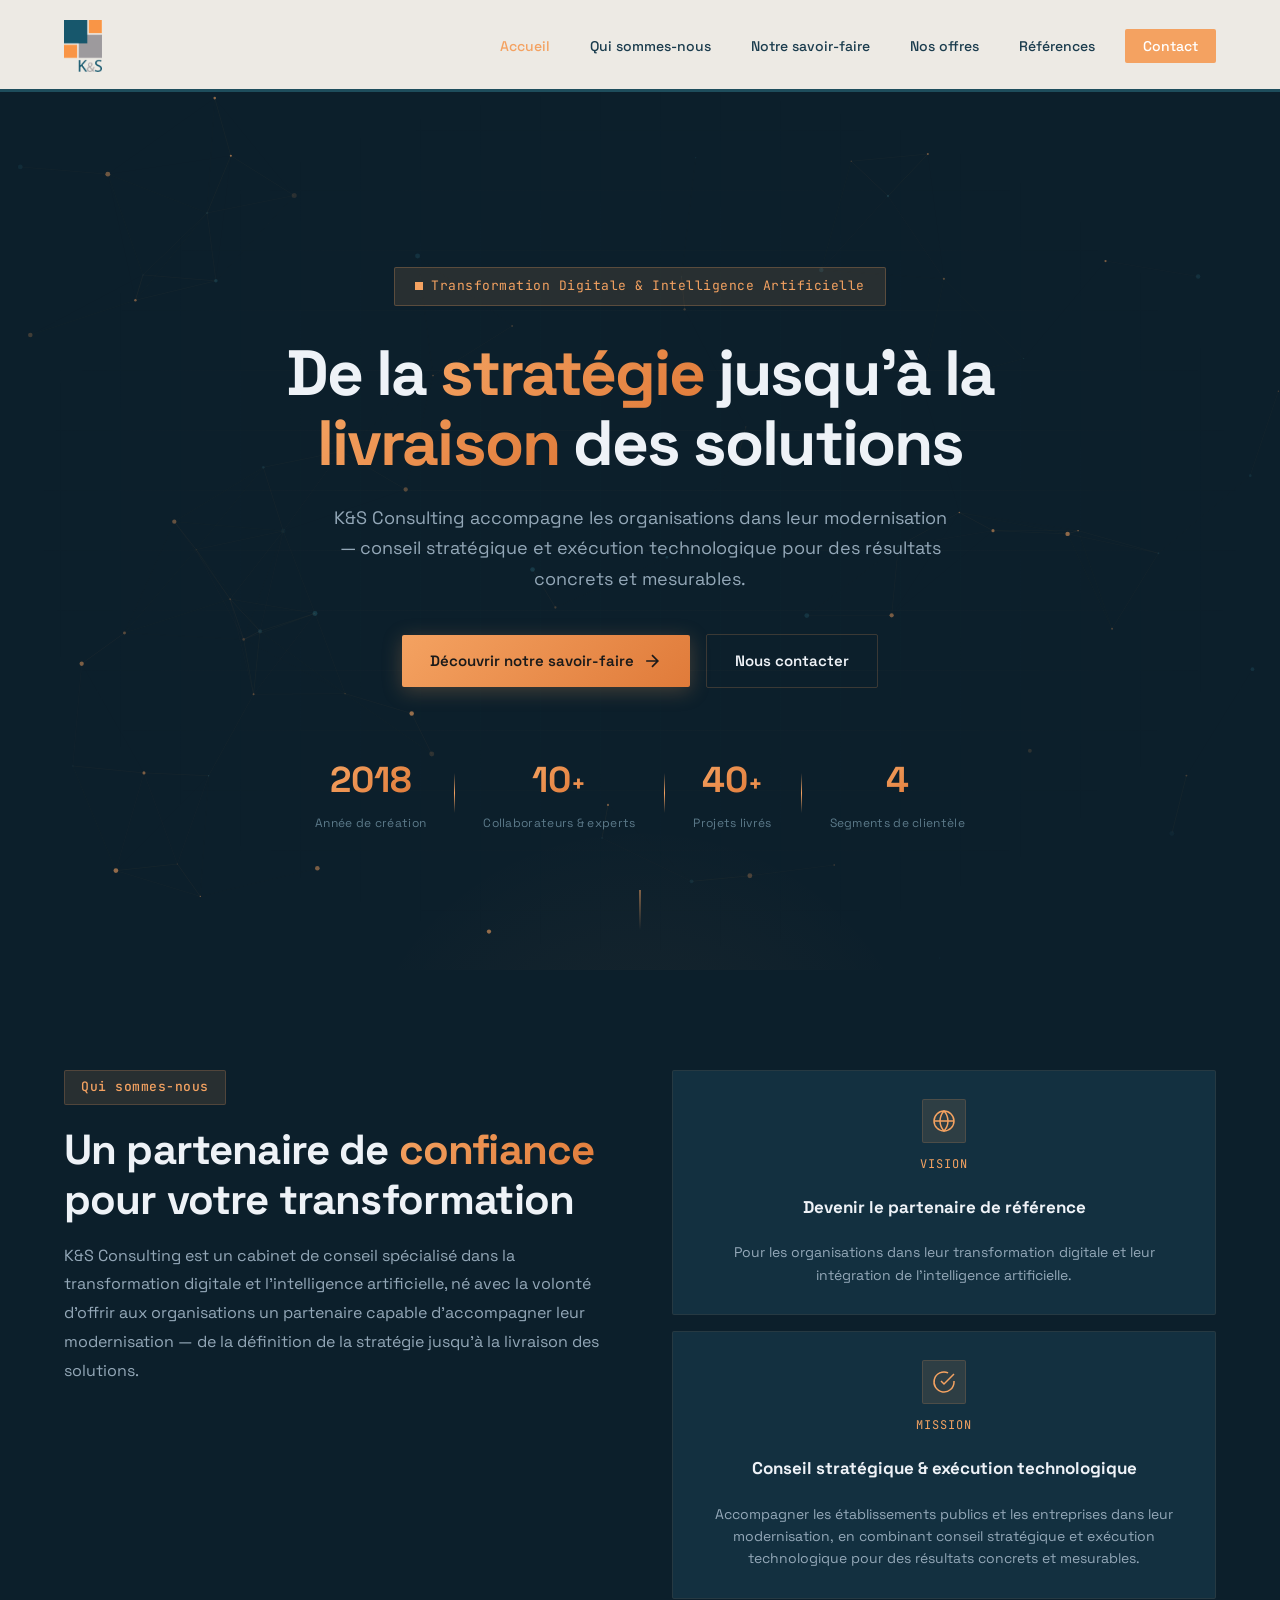
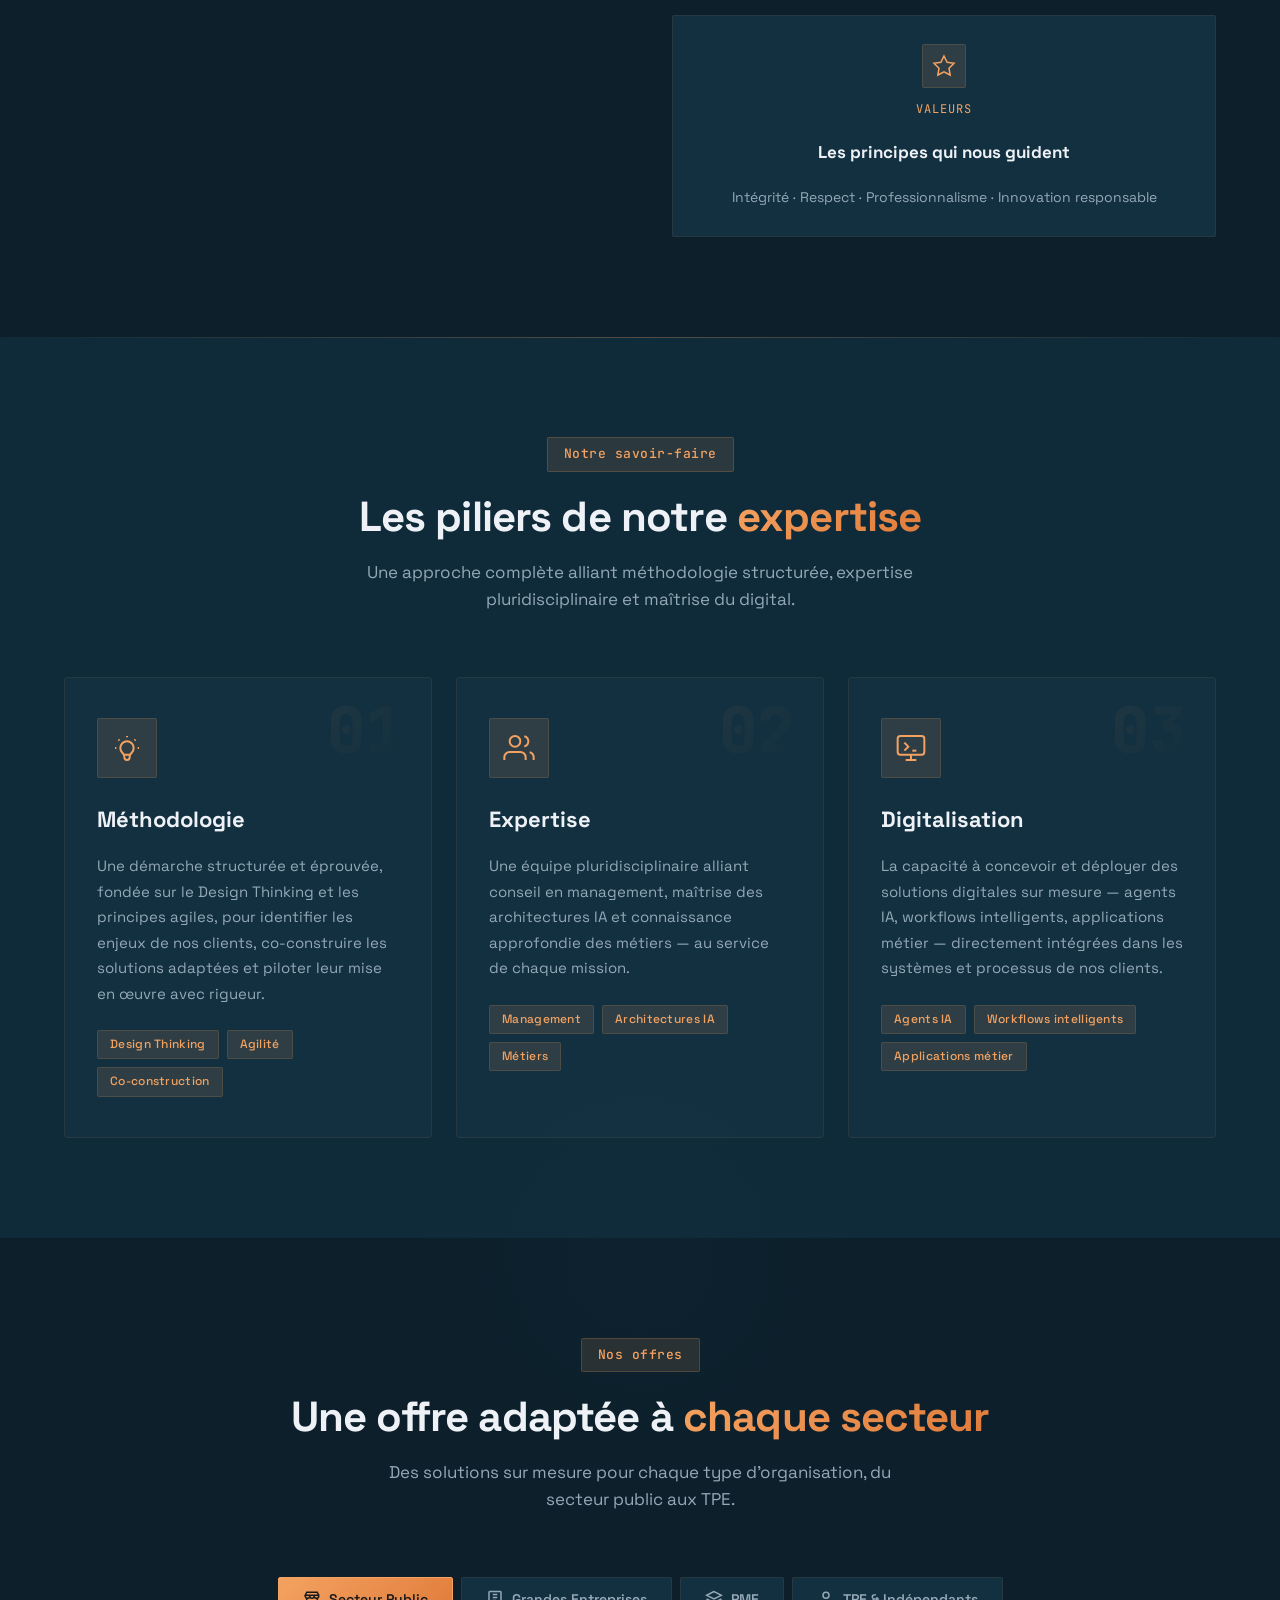
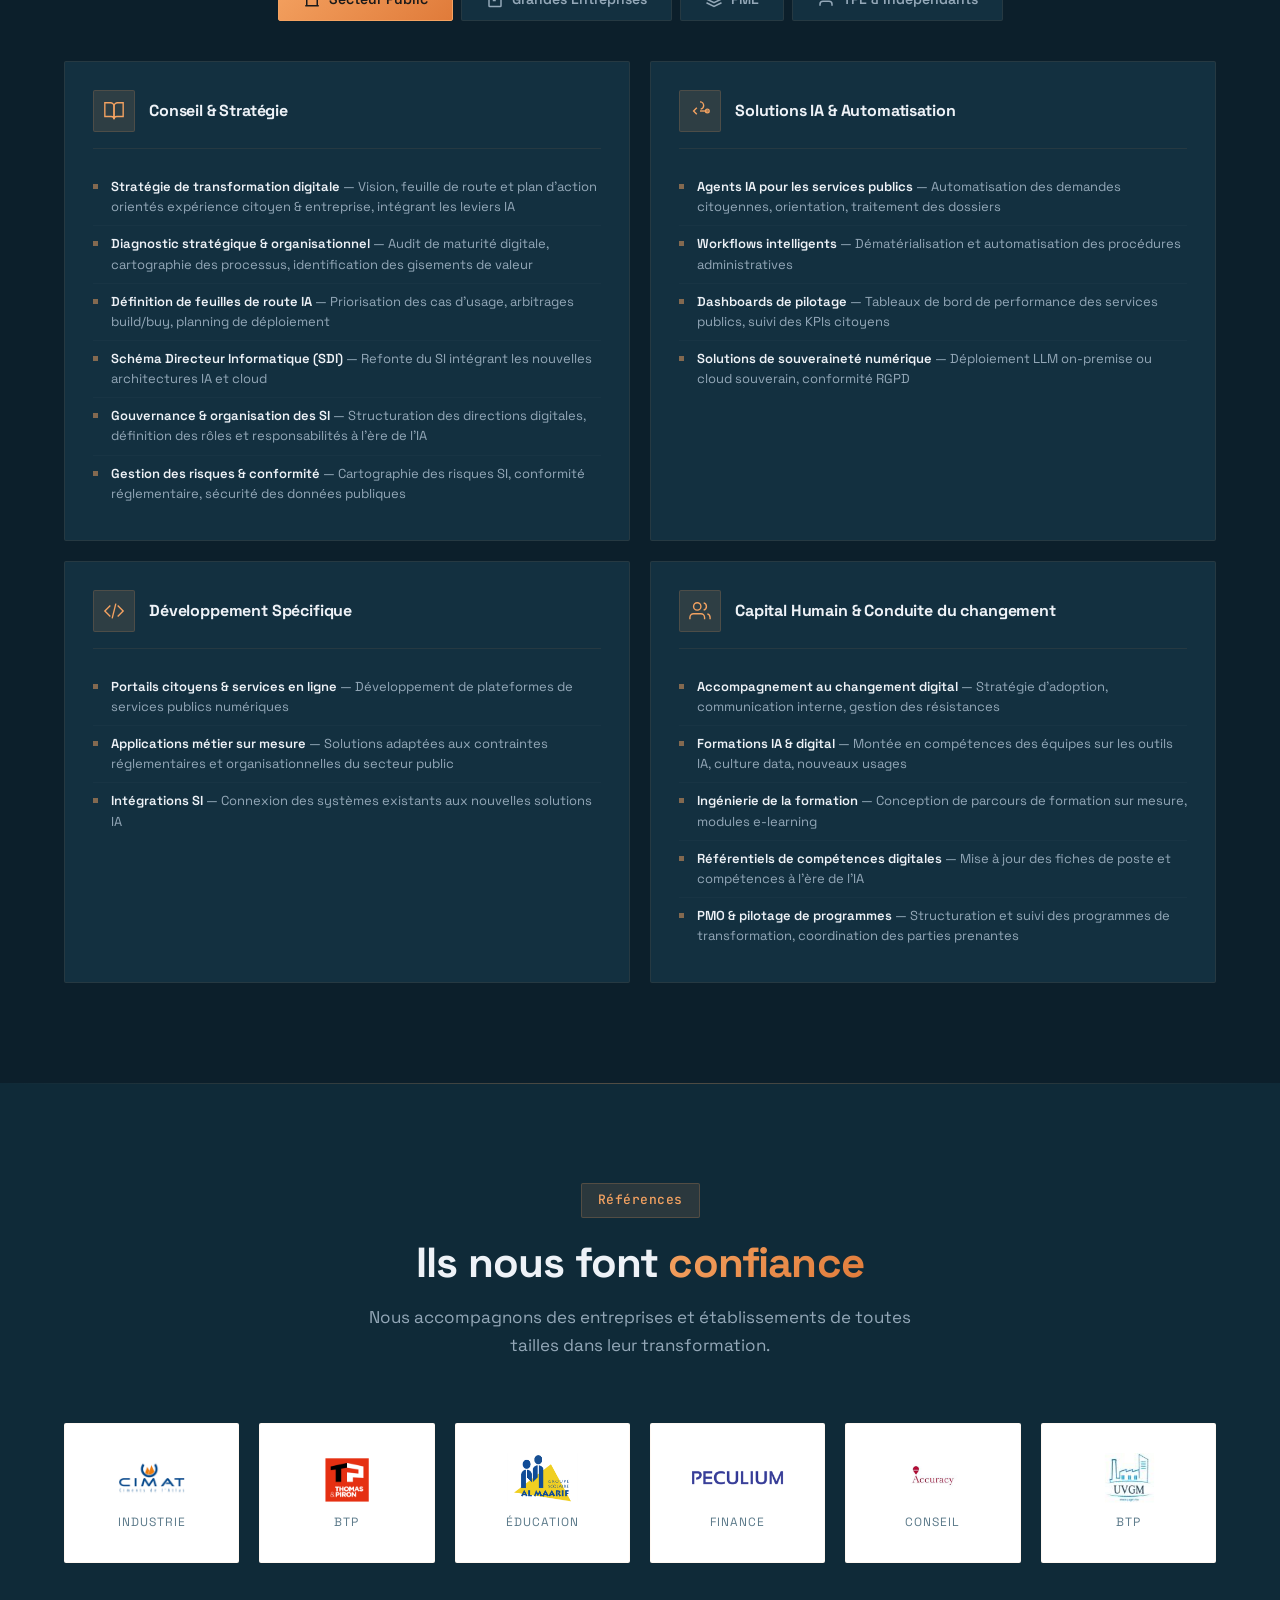
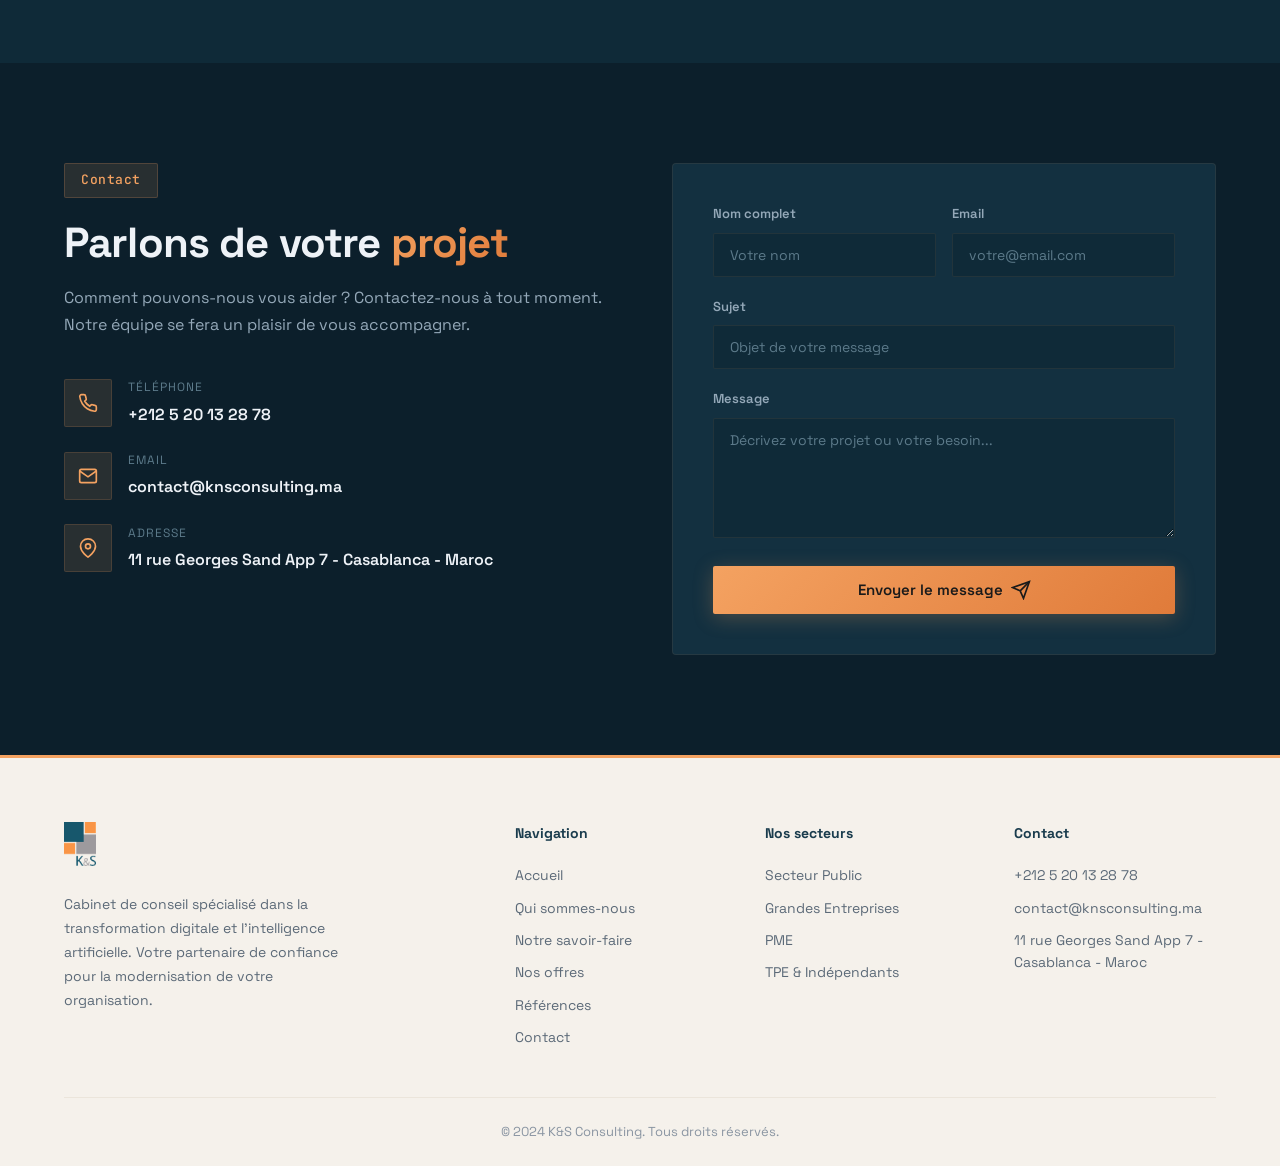
==== index.html @ fc9a5368 "Initial commit - Site K&S Consulting" ====
<!DOCTYPE html>
<html lang="fr">
<head>
    <meta charset="UTF-8">
    <meta name="viewport" content="width=device-width, initial-scale=1.0">
    <meta name="description" content="K&S Consulting - Cabinet de conseil spécialisé dans la transformation digitale et l'intelligence artificielle. Accompagnement stratégique et exécution technologique.">
    <title>K&S Consulting | Transformation Digitale & Intelligence Artificielle</title>
    <link rel="preconnect" href="https://fonts.googleapis.com">
    <link rel="preconnect" href="https://fonts.gstatic.com" crossorigin>
    <link href="https://fonts.googleapis.com/css2?family=Space+Grotesk:wght@300;400;500;600;700&family=JetBrains+Mono:wght@400;500&display=swap" rel="stylesheet">
    <link rel="stylesheet" href="css/style.css">
    <link rel="icon" type="image/png" href="img/favicon.png">
</head>
<body>
    <nav class="navbar" id="navbar">
        <div class="nav-container">
            <a href="#" class="nav-logo">
                <img src="img/logo.png" alt="K&S Consulting" class="logo-img">
            </a>
            <ul class="nav-links" id="navLinks">
                <li><a href="#accueil" class="nav-link active">Accueil</a></li>
                <li><a href="#apropos" class="nav-link">Qui sommes-nous</a></li>
                <li><a href="#savoir-faire" class="nav-link">Notre savoir-faire</a></li>
                <li><a href="#offres" class="nav-link">Nos offres</a></li>
                <li><a href="#references" class="nav-link">Références</a></li>
                <li><a href="#contact" class="nav-link nav-cta">Contact</a></li>
            </ul>
            <button class="nav-toggle" id="navToggle" aria-label="Menu">
                <span></span>
                <span></span>
                <span></span>
            </button>
        </div>
    </nav>

    <section class="hero" id="accueil">
        <canvas id="particleCanvas"></canvas>
        <div class="hero-grid-overlay"></div>
        <div class="hero-content">
            <div class="hero-badge">
                <span class="badge-dot"></span>
                Transformation Digitale & Intelligence Artificielle
            </div>
            <h1 class="hero-title">
                De la <span class="text-gradient">stratégie</span> jusqu'à la <span class="text-gradient">livraison</span> des solutions
            </h1>
            <p class="hero-subtitle">
                K&S Consulting accompagne les organisations dans leur modernisation — conseil stratégique et exécution technologique pour des résultats concrets et mesurables.
            </p>
            <div class="hero-actions">
                <a href="#savoir-faire" class="btn btn-primary">
                    Découvrir notre savoir-faire
                    <svg width="20" height="20" viewBox="0 0 24 24" fill="none" stroke="currentColor" stroke-width="2"><path d="M5 12h14M12 5l7 7-7 7"/></svg>
                </a>
                <a href="#contact" class="btn btn-outline">
                    Nous contacter
                </a>
            </div>
            <div class="hero-stats">
                <div class="stat">
                    <span class="stat-number" data-target="2018">0</span>
                    <span class="stat-label">Année de création</span>
                </div>
                <div class="stat-divider"></div>
                <div class="stat">
                    <span class="stat-number" data-target="10">0</span><span class="stat-plus">+</span>
                    <span class="stat-label">Collaborateurs & experts</span>
                </div>
                <div class="stat-divider"></div>
                <div class="stat">
                    <span class="stat-number" data-target="40">0</span><span class="stat-plus">+</span>
                    <span class="stat-label">Projets livrés</span>
                </div>
                <div class="stat-divider"></div>
                <div class="stat">
                    <span class="stat-number" data-target="4">0</span>
                    <span class="stat-label">Segments de clientèle</span>
                </div>
            </div>
        </div>
        <div class="hero-scroll-indicator">
            <div class="scroll-line"></div>
        </div>
    </section>

    <section class="section about" id="apropos">
        <div class="container">
            <div class="about-grid">
                <div class="about-content reveal-left">
                    <span class="section-tag">Qui sommes-nous</span>
                    <h2 class="section-title">Un partenaire de <span class="text-gradient">confiance</span> pour votre transformation</h2>
                    <p class="about-text">
                        K&S Consulting est un cabinet de conseil spécialisé dans la transformation digitale et l'intelligence artificielle, né avec la volonté d'offrir aux organisations un partenaire capable d'accompagner leur modernisation — de la définition de la stratégie jusqu'à la livraison des solutions.
                    </p>
                </div>
                <div class="about-cards reveal-right">
                    <div class="vcard">
                        <div class="vcard-icon">
                            <svg width="24" height="24" viewBox="0 0 24 24" fill="none" stroke="currentColor" stroke-width="1.5"><circle cx="12" cy="12" r="10"/><path d="M12 2a15.3 15.3 0 014 10 15.3 15.3 0 01-4 10 15.3 15.3 0 01-4-10 15.3 15.3 0 014-10z"/><line x1="2" y1="12" x2="22" y2="12"/></svg>
                        </div>
                        <div class="vcard-number">Vision</div>
                        <h3>Devenir le partenaire de référence</h3>
                        <p>Pour les organisations dans leur transformation digitale et leur intégration de l'intelligence artificielle.</p>
                    </div>
                    <div class="vcard">
                        <div class="vcard-icon">
                            <svg width="24" height="24" viewBox="0 0 24 24" fill="none" stroke="currentColor" stroke-width="1.5"><path d="M22 11.08V12a10 10 0 11-5.93-9.14"/><polyline points="22 4 12 14.01 9 11.01"/></svg>
                        </div>
                        <div class="vcard-number">Mission</div>
                        <h3>Conseil stratégique & exécution technologique</h3>
                        <p>Accompagner les établissements publics et les entreprises dans leur modernisation, en combinant conseil stratégique et exécution technologique pour des résultats concrets et mesurables.</p>
                    </div>
                    <div class="vcard">
                        <div class="vcard-icon">
                            <svg width="24" height="24" viewBox="0 0 24 24" fill="none" stroke="currentColor" stroke-width="1.5"><polygon points="12 2 15.09 8.26 22 9.27 17 14.14 18.18 21.02 12 17.77 5.82 21.02 7 14.14 2 9.27 8.91 8.26 12 2"/></svg>
                        </div>
                        <div class="vcard-number">Valeurs</div>
                        <h3>Les principes qui nous guident</h3>
                        <p>Intégrité · Respect · Professionnalisme · Innovation responsable</p>
                    </div>
                </div>
            </div>
        </div>
    </section>

    <section class="section savoir-faire" id="savoir-faire">
        <div class="container">
            <div class="section-header reveal-up">
                <span class="section-tag">Notre savoir-faire</span>
                <h2 class="section-title">Les piliers de notre <span class="text-gradient">expertise</span></h2>
                <p class="section-desc">Une approche complète alliant méthodologie structurée, expertise pluridisciplinaire et maîtrise du digital.</p>
            </div>
            <div class="savoir-faire-grid">
                <div class="sf-card reveal-up" style="--delay: 0">
                    <div class="sf-icon">
                        <svg width="32" height="32" viewBox="0 0 24 24" fill="none" stroke="currentColor" stroke-width="1.5"><path d="M9.663 17h4.673M12 3v1m6.364 1.636l-.707.707M21 12h-1M4 12H3m3.343-5.657l-.707-.707m2.828 9.9a5 5 0 117.072 0l-.548.547A3.374 3.374 0 0014 18.469V19a2 2 0 11-4 0v-.531c0-.895-.356-1.754-.988-2.386l-.548-.547z"/></svg>
                    </div>
                    <div class="sf-number">01</div>
                    <h3>Méthodologie</h3>
                    <p>Une démarche structurée et éprouvée, fondée sur le Design Thinking et les principes agiles, pour identifier les enjeux de nos clients, co-construire les solutions adaptées et piloter leur mise en œuvre avec rigueur.</p>
                    <ul class="sf-tags">
                        <li>Design Thinking</li>
                        <li>Agilité</li>
                        <li>Co-construction</li>
                    </ul>
                </div>
                <div class="sf-card reveal-up" style="--delay: 1">
                    <div class="sf-icon">
                        <svg width="32" height="32" viewBox="0 0 24 24" fill="none" stroke="currentColor" stroke-width="1.5"><path d="M17 21v-2a4 4 0 00-4-4H5a4 4 0 00-4 4v2"/><circle cx="9" cy="7" r="4"/><path d="M23 21v-2a4 4 0 00-3-3.87"/><path d="M16 3.13a4 4 0 010 7.75"/></svg>
                    </div>
                    <div class="sf-number">02</div>
                    <h3>Expertise</h3>
                    <p>Une équipe pluridisciplinaire alliant conseil en management, maîtrise des architectures IA et connaissance approfondie des métiers — au service de chaque mission.</p>
                    <ul class="sf-tags">
                        <li>Management</li>
                        <li>Architectures IA</li>
                        <li>Métiers</li>
                    </ul>
                </div>
                <div class="sf-card reveal-up" style="--delay: 2">
                    <div class="sf-icon">
                        <svg width="32" height="32" viewBox="0 0 24 24" fill="none" stroke="currentColor" stroke-width="1.5"><rect x="2" y="3" width="20" height="14" rx="2"/><path d="M8 21h8m-4-4v4"/><path d="M7 8l3 3-3 3"/><path d="M13 14h3"/></svg>
                    </div>
                    <div class="sf-number">03</div>
                    <h3>Digitalisation</h3>
                    <p>La capacité à concevoir et déployer des solutions digitales sur mesure — agents IA, workflows intelligents, applications métier — directement intégrées dans les systèmes et processus de nos clients.</p>
                    <ul class="sf-tags">
                        <li>Agents IA</li>
                        <li>Workflows intelligents</li>
                        <li>Applications métier</li>
                    </ul>
                </div>
            </div>
        </div>
    </section>

    <section class="section offres" id="offres">
        <div class="container">
            <div class="section-header reveal-up">
                <span class="section-tag">Nos offres</span>
                <h2 class="section-title">Une offre adaptée à <span class="text-gradient">chaque secteur</span></h2>
                <p class="section-desc">Des solutions sur mesure pour chaque type d'organisation, du secteur public aux TPE.</p>
            </div>

            <div class="sector-tabs" id="sectorTabs">
                <button class="sector-tab active" data-sector="public">
                    <svg width="18" height="18" viewBox="0 0 24 24" fill="none" stroke="currentColor" stroke-width="2"><path d="M3 21h18M3 7v1a3 3 0 006 0V7m0 1a3 3 0 006 0V7m0 1a3 3 0 006 0V7H3l2-4h14l2 4M5 21V10.87M19 21V10.87"/></svg>
                    Secteur Public
                </button>
                <button class="sector-tab" data-sector="entreprise">
                    <svg width="18" height="18" viewBox="0 0 24 24" fill="none" stroke="currentColor" stroke-width="2"><rect x="4" y="2" width="16" height="20" rx="1"/><line x1="9" y1="6" x2="15" y2="6"/><line x1="9" y1="10" x2="15" y2="10"/><line x1="9" y1="14" x2="13" y2="14"/></svg>
                    Grandes Entreprises
                </button>
                <button class="sector-tab" data-sector="pme">
                    <svg width="18" height="18" viewBox="0 0 24 24" fill="none" stroke="currentColor" stroke-width="2"><path d="M12 2L2 7l10 5 10-5-10-5z"/><path d="M2 17l10 5 10-5"/><path d="M2 12l10 5 10-5"/></svg>
                    PME
                </button>
                <button class="sector-tab" data-sector="tpe">
                    <svg width="18" height="18" viewBox="0 0 24 24" fill="none" stroke="currentColor" stroke-width="2"><path d="M20 21v-2a4 4 0 00-4-4H8a4 4 0 00-4 4v2"/><circle cx="12" cy="7" r="4"/></svg>
                    TPE & Indépendants
                </button>
            </div>

            <div class="sector-content active" id="sector-public">
                <div class="offre-grid">
                    <div class="offre-card">
                        <div class="offre-header">
                            <div class="offre-icon">
                                <svg width="22" height="22" viewBox="0 0 24 24" fill="none" stroke="currentColor" stroke-width="1.5"><path d="M2 3h6a4 4 0 014 4v14a3 3 0 00-3-3H2z"/><path d="M22 3h-6a4 4 0 00-4 4v14a3 3 0 013-3h7z"/></svg>
                            </div>
                            <h3>Conseil & Stratégie</h3>
                        </div>
                        <ul class="offre-list">
                            <li><strong>Stratégie de transformation digitale</strong> — Vision, feuille de route et plan d'action orientés expérience citoyen & entreprise, intégrant les leviers IA</li>
                            <li><strong>Diagnostic stratégique & organisationnel</strong> — Audit de maturité digitale, cartographie des processus, identification des gisements de valeur</li>
                            <li><strong>Définition de feuilles de route IA</strong> — Priorisation des cas d'usage, arbitrages build/buy, planning de déploiement</li>
                            <li><strong>Schéma Directeur Informatique (SDI)</strong> — Refonte du SI intégrant les nouvelles architectures IA et cloud</li>
                            <li><strong>Gouvernance & organisation des SI</strong> — Structuration des directions digitales, définition des rôles et responsabilités à l'ère de l'IA</li>
                            <li><strong>Gestion des risques & conformité</strong> — Cartographie des risques SI, conformité réglementaire, sécurité des données publiques</li>
                        </ul>
                    </div>
                    <div class="offre-card">
                        <div class="offre-header">
                            <div class="offre-icon">
                                <svg width="22" height="22" viewBox="0 0 24 24" fill="none" stroke="currentColor" stroke-width="1.5"><path d="M12 2a4 4 0 014 4c0 1.95-1.4 3.58-3.25 3.93"/><path d="M8.5 8.5L5 12l3.5 3.5"/><path d="M12 12h9"/><circle cx="20" cy="12" r="2"/></svg>
                            </div>
                            <h3>Solutions IA & Automatisation</h3>
                        </div>
                        <ul class="offre-list">
                            <li><strong>Agents IA pour les services publics</strong> — Automatisation des demandes citoyennes, orientation, traitement des dossiers</li>
                            <li><strong>Workflows intelligents</strong> — Dématérialisation et automatisation des procédures administratives</li>
                            <li><strong>Dashboards de pilotage</strong> — Tableaux de bord de performance des services publics, suivi des KPIs citoyens</li>
                            <li><strong>Solutions de souveraineté numérique</strong> — Déploiement LLM on-premise ou cloud souverain, conformité RGPD</li>
                        </ul>
                    </div>
                    <div class="offre-card">
                        <div class="offre-header">
                            <div class="offre-icon">
                                <svg width="22" height="22" viewBox="0 0 24 24" fill="none" stroke="currentColor" stroke-width="1.5"><polyline points="16 18 22 12 16 6"/><polyline points="8 6 2 12 8 18"/><line x1="14" y1="4" x2="10" y2="20"/></svg>
                            </div>
                            <h3>Développement Spécifique</h3>
                        </div>
                        <ul class="offre-list">
                            <li><strong>Portails citoyens & services en ligne</strong> — Développement de plateformes de services publics numériques</li>
                            <li><strong>Applications métier sur mesure</strong> — Solutions adaptées aux contraintes réglementaires et organisationnelles du secteur public</li>
                            <li><strong>Intégrations SI</strong> — Connexion des systèmes existants aux nouvelles solutions IA</li>
                        </ul>
                    </div>
                    <div class="offre-card">
                        <div class="offre-header">
                            <div class="offre-icon">
                                <svg width="22" height="22" viewBox="0 0 24 24" fill="none" stroke="currentColor" stroke-width="1.5"><path d="M17 21v-2a4 4 0 00-4-4H5a4 4 0 00-4 4v2"/><circle cx="9" cy="7" r="4"/><path d="M23 21v-2a4 4 0 00-3-3.87"/><path d="M16 3.13a4 4 0 010 7.75"/></svg>
                            </div>
                            <h3>Capital Humain & Conduite du changement</h3>
                        </div>
                        <ul class="offre-list">
                            <li><strong>Accompagnement au changement digital</strong> — Stratégie d'adoption, communication interne, gestion des résistances</li>
                            <li><strong>Formations IA & digital</strong> — Montée en compétences des équipes sur les outils IA, culture data, nouveaux usages</li>
                            <li><strong>Ingénierie de la formation</strong> — Conception de parcours de formation sur mesure, modules e-learning</li>
                            <li><strong>Référentiels de compétences digitales</strong> — Mise à jour des fiches de poste et compétences à l'ère de l'IA</li>
                            <li><strong>PMO & pilotage de programmes</strong> — Structuration et suivi des programmes de transformation, coordination des parties prenantes</li>
                        </ul>
                    </div>
                </div>
            </div>

            <div class="sector-content" id="sector-entreprise">
                <div class="offre-grid">
                    <div class="offre-card">
                        <div class="offre-header">
                            <div class="offre-icon">
                                <svg width="22" height="22" viewBox="0 0 24 24" fill="none" stroke="currentColor" stroke-width="1.5"><path d="M2 3h6a4 4 0 014 4v14a3 3 0 00-3-3H2z"/><path d="M22 3h-6a4 4 0 00-4 4v14a3 3 0 013-3h7z"/></svg>
                            </div>
                            <h3>Conseil & Stratégie</h3>
                        </div>
                        <ul class="offre-list">
                            <li><strong>Stratégie & feuille de route IA</strong> — Diagnostic de maturité, identification des cas d'usage à fort ROI, plan de déploiement priorisé</li>
                            <li><strong>Diagnostic stratégique d'activité</strong> — Analyse de positionnement, benchmarks sectoriels, recommandations augmentées par la data</li>
                            <li><strong>Stratégie d'innovation</strong> — Identification des opportunités IA, veille concurrentielle, construction de l'avantage compétitif</li>
                            <li><strong>Optimisation organisationnelle</strong> — Refonte des processus et de l'organisation à la lumière des gains apportés par l'IA</li>
                            <li><strong>Cartographie & refonte des processus</strong> — Identification des processus automatisables, gains de productivité mesurables</li>
                            <li><strong>Définition & mise en place de KPIs</strong> — Construction de référentiels de performance orientés data</li>
                            <li><strong>Gestion des risques SI & IA</strong> — Cartographie des risques, politique de sécurité, conformité</li>
                            <li><strong>Stratégie Supply Chain augmentée</strong> — Diagnostic performance, restructuration logistique, intégration d'IA prédictive</li>
                            <li><strong>Stratégie Achat</strong> — Optimisation des processus achat, automatisation de la veille fournisseurs</li>
                        </ul>
                    </div>
                    <div class="offre-card">
                        <div class="offre-header">
                            <div class="offre-icon">
                                <svg width="22" height="22" viewBox="0 0 24 24" fill="none" stroke="currentColor" stroke-width="1.5"><path d="M12 2a4 4 0 014 4c0 1.95-1.4 3.58-3.25 3.93"/><path d="M8.5 8.5L5 12l3.5 3.5"/><path d="M12 12h9"/><circle cx="20" cy="12" r="2"/></svg>
                            </div>
                            <h3>Solutions IA & Automatisation</h3>
                        </div>
                        <ul class="offre-list">
                            <li><strong>Agents IA métier</strong> — Agents autonomes pour automatiser des processus complexes (RH, finance, commercial, opérations, juridique…)</li>
                            <li><strong>Workflows intelligents</strong> — Automatisation des flux métier avec IA intégrée, réduction des tâches à faible valeur ajoutée</li>
                            <li><strong>Dashboards & aide à la décision</strong> — Tableaux de bord dynamiques connectés à vos données, visualisation temps réel</li>
                            <li><strong>Microsoft Power Platform</strong> — Applications, flux et automatisations sur l'écosystème Microsoft — connectivité native SAP, Dynamics, SharePoint, Teams</li>
                            <li><strong>Conseil LLM & cloud souverain</strong> — Choix et déploiement des modèles adaptés à vos contraintes sécurité et performance</li>
                        </ul>
                    </div>
                    <div class="offre-card">
                        <div class="offre-header">
                            <div class="offre-icon">
                                <svg width="22" height="22" viewBox="0 0 24 24" fill="none" stroke="currentColor" stroke-width="1.5"><polyline points="16 18 22 12 16 6"/><polyline points="8 6 2 12 8 18"/><line x1="14" y1="4" x2="10" y2="20"/></svg>
                            </div>
                            <h3>Développement Spécifique</h3>
                        </div>
                        <ul class="offre-list">
                            <li><strong>Applications métier sur mesure</strong> — Développement d'applications web/mobile répondant à des besoins non couverts par les solutions du marché</li>
                            <li><strong>Modules & connecteurs spécifiques</strong> — Extensions sur mesure de vos solutions existantes (ERP, CRM, SIRH…)</li>
                            <li><strong>Intégrations & APIs</strong> — Connexion de vos systèmes entre eux, interopérabilité des données</li>
                            <li><strong>Solutions data & analytics</strong> — Pipelines de données, entrepôts de données, modèles prédictifs</li>
                        </ul>
                    </div>
                    <div class="offre-card">
                        <div class="offre-header">
                            <div class="offre-icon">
                                <svg width="22" height="22" viewBox="0 0 24 24" fill="none" stroke="currentColor" stroke-width="1.5"><path d="M17 21v-2a4 4 0 00-4-4H5a4 4 0 00-4 4v2"/><circle cx="9" cy="7" r="4"/><path d="M23 21v-2a4 4 0 00-3-3.87"/><path d="M16 3.13a4 4 0 010 7.75"/></svg>
                            </div>
                            <h3>Capital Humain & Conduite du changement</h3>
                        </div>
                        <ul class="offre-list">
                            <li><strong>Conduite du changement</strong> — Accompagnement humain de la transformation, stratégie d'adoption des outils IA</li>
                            <li><strong>Formations IA & outils digitaux</strong> — Programmes de montée en compétences, e-learning, ateliers pratiques</li>
                            <li><strong>Politique RH & gestion des compétences</strong> — Adaptation des référentiels métier à l'ère de l'IA, gestion prévisionnelle des emplois</li>
                            <li><strong>Modèles de rémunération & valorisation du capital humain</strong> — Refonte des grilles intégrant les nouveaux profils digitaux</li>
                            <li><strong>PMO & pilotage de programmes</strong> — Structuration et gouvernance des programmes de transformation, reporting exécutif</li>
                        </ul>
                    </div>
                </div>
            </div>

            <div class="sector-content" id="sector-pme">
                <div class="offre-grid">
                    <div class="offre-card">
                        <div class="offre-header">
                            <div class="offre-icon">
                                <svg width="22" height="22" viewBox="0 0 24 24" fill="none" stroke="currentColor" stroke-width="1.5"><path d="M2 3h6a4 4 0 014 4v14a3 3 0 00-3-3H2z"/><path d="M22 3h-6a4 4 0 00-4 4v14a3 3 0 013-3h7z"/></svg>
                            </div>
                            <h3>Conseil & Stratégie</h3>
                        </div>
                        <ul class="offre-list">
                            <li><strong>Stratégie & feuille de route IA</strong> — Diagnostic adapté à votre taille, priorisation pragmatique, ROI rapide</li>
                            <li><strong>Diagnostic organisationnel</strong> — Cartographie des processus, identification des points de friction, recommandations actionnables</li>
                            <li><strong>Stratégie marketing digital</strong> — Plan marketing augmenté par l'IA, acquisition, fidélisation, automatisation</li>
                            <li><strong>Optimisation Supply Chain</strong> — Diagnostic et restructuration des flux logistiques et achats</li>
                            <li><strong>Définition de KPIs & tableaux de bord</strong> — Construction d'un pilotage simple et efficace de votre activité</li>
                        </ul>
                    </div>
                    <div class="offre-card">
                        <div class="offre-header">
                            <div class="offre-icon">
                                <svg width="22" height="22" viewBox="0 0 24 24" fill="none" stroke="currentColor" stroke-width="1.5"><path d="M12 2a4 4 0 014 4c0 1.95-1.4 3.58-3.25 3.93"/><path d="M8.5 8.5L5 12l3.5 3.5"/><path d="M12 12h9"/><circle cx="20" cy="12" r="2"/></svg>
                            </div>
                            <h3>Solutions IA & Automatisation</h3>
                        </div>
                        <ul class="offre-list">
                            <li><strong>Agents & assistants IA métier</strong> — Assistants dédiés (commercial, SAV, RH, comptabilité) prêts à l'emploi et configurables</li>
                            <li><strong>Workflows automatisés</strong> — Élimination des tâches répétitives, gain de temps opérationnel mesurable</li>
                            <li><strong>Dashboards de pilotage</strong> — Visualisation claire de vos KPIs, connectée à vos données existantes</li>
                            <li><strong>Odoo + IA</strong> — Intégration ERP/CRM Odoo et développement de modules spécifiques enrichis par l'IA (ventes, stocks, comptabilité, RH…)</li>
                        </ul>
                    </div>
                    <div class="offre-card">
                        <div class="offre-header">
                            <div class="offre-icon">
                                <svg width="22" height="22" viewBox="0 0 24 24" fill="none" stroke="currentColor" stroke-width="1.5"><polyline points="16 18 22 12 16 6"/><polyline points="8 6 2 12 8 18"/><line x1="14" y1="4" x2="10" y2="20"/></svg>
                            </div>
                            <h3>Développement Spécifique</h3>
                        </div>
                        <ul class="offre-list">
                            <li><strong>Applications métier sur mesure</strong> — Solutions adaptées à vos processus spécifiques, là où les outils standard ne suffisent pas</li>
                            <li><strong>Modules Odoo spécifiques</strong> — Développement de fonctionnalités sur mesure dans l'écosystème Odoo</li>
                            <li><strong>Connecteurs & intégrations</strong> — Connexion de vos outils existants entre eux pour éliminer les ressaisies et silos de données</li>
                        </ul>
                    </div>
                    <div class="offre-card">
                        <div class="offre-header">
                            <div class="offre-icon">
                                <svg width="22" height="22" viewBox="0 0 24 24" fill="none" stroke="currentColor" stroke-width="1.5"><path d="M17 21v-2a4 4 0 00-4-4H5a4 4 0 00-4 4v2"/><circle cx="9" cy="7" r="4"/><path d="M23 21v-2a4 4 0 00-3-3.87"/><path d="M16 3.13a4 4 0 010 7.75"/></svg>
                            </div>
                            <h3>Capital Humain & Conduite du changement</h3>
                        </div>
                        <ul class="offre-list">
                            <li><strong>Accompagnement au changement</strong> — Gestion de l'adoption des nouveaux outils par vos équipes</li>
                            <li><strong>Formations pratiques IA</strong> — Sessions courtes et opérationnelles pour rendre vos équipes autonomes rapidement</li>
                            <li><strong>Ingénierie RH</strong> — Référentiels de compétences, politique RH adaptée à votre stade de croissance</li>
                        </ul>
                    </div>
                </div>
            </div>

            <div class="sector-content" id="sector-tpe">
                <div class="offre-grid">
                    <div class="offre-card">
                        <div class="offre-header">
                            <div class="offre-icon">
                                <svg width="22" height="22" viewBox="0 0 24 24" fill="none" stroke="currentColor" stroke-width="1.5"><path d="M2 3h6a4 4 0 014 4v14a3 3 0 00-3-3H2z"/><path d="M22 3h-6a4 4 0 00-4 4v14a3 3 0 013-3h7z"/></svg>
                            </div>
                            <h3>Conseil & Stratégie</h3>
                        </div>
                        <ul class="offre-list">
                            <li><strong>Audit express & quick wins IA</strong> — Diagnostic en 1 journée, identification des 3 actions à impact immédiat</li>
                            <li><strong>Feuille de route simplifiée</strong> — Plan d'action concret, réaliste, dimensionné à vos moyens</li>
                        </ul>
                    </div>
                    <div class="offre-card">
                        <div class="offre-header">
                            <div class="offre-icon">
                                <svg width="22" height="22" viewBox="0 0 24 24" fill="none" stroke="currentColor" stroke-width="1.5"><path d="M12 2a4 4 0 014 4c0 1.95-1.4 3.58-3.25 3.93"/><path d="M8.5 8.5L5 12l3.5 3.5"/><path d="M12 12h9"/><circle cx="20" cy="12" r="2"/></svg>
                            </div>
                            <h3>Solutions IA & Automatisation</h3>
                        </div>
                        <ul class="offre-list">
                            <li><strong>Assistants IA clé en main</strong> — Chatbot métier, assistant commercial ou SAV, configuré sur vos données en quelques jours</li>
                            <li><strong>Pack automatisation légère</strong> — Connexion de vos outils (Gmail, WhatsApp, Drive, agenda, facturation) via solutions no-code/low-code</li>
                            <li><strong>Mini-dashboards</strong> — Suivi simple de votre activité sans infrastructure complexe</li>
                        </ul>
                    </div>
                    <div class="offre-card">
                        <div class="offre-header">
                            <div class="offre-icon">
                                <svg width="22" height="22" viewBox="0 0 24 24" fill="none" stroke="currentColor" stroke-width="1.5"><polyline points="16 18 22 12 16 6"/><polyline points="8 6 2 12 8 18"/><line x1="14" y1="4" x2="10" y2="20"/></svg>
                            </div>
                            <h3>Développement Spécifique</h3>
                        </div>
                        <ul class="offre-list">
                            <li><strong>Micro-applications métier</strong> — Petit outil numérique sur mesure pour répondre à un besoin précis (devis automatisé, suivi client, planning intelligent…)</li>
                            <li><strong>Site web intelligent</strong> — Site vitrine ou e-commerce avec IA intégrée (chatbot, recommandations, formulaires intelligents)</li>
                        </ul>
                    </div>
                    <div class="offre-card">
                        <div class="offre-header">
                            <div class="offre-icon">
                                <svg width="22" height="22" viewBox="0 0 24 24" fill="none" stroke="currentColor" stroke-width="1.5"><path d="M17 21v-2a4 4 0 00-4-4H5a4 4 0 00-4 4v2"/><circle cx="9" cy="7" r="4"/><path d="M23 21v-2a4 4 0 00-3-3.87"/><path d="M16 3.13a4 4 0 010 7.75"/></svg>
                            </div>
                            <h3>Capital Humain & Formation</h3>
                        </div>
                        <ul class="offre-list">
                            <li><strong>Pack formation IA individuelle</strong> — Session personnalisée pour maîtriser les outils IA utiles à votre activité</li>
                            <li><strong>Coaching digital</strong> — Accompagnement individuel dans votre montée en compétences digitales</li>
                        </ul>
                    </div>
                </div>
            </div>
        </div>
    </section>

    <section class="section references" id="references">
        <div class="container">
            <div class="section-header reveal-up">
                <span class="section-tag">Références</span>
                <h2 class="section-title">Ils nous font <span class="text-gradient">confiance</span></h2>
                <p class="section-desc">Nous accompagnons des entreprises et établissements de toutes tailles dans leur transformation.</p>
            </div>
            <div class="refs-grid reveal-up">
                <div class="ref-card">
                    <img src="img/cimat.png" alt="CIMAT" class="ref-logo-img">
                    <div class="ref-sector">Industrie</div>
                </div>
                <div class="ref-card">
                    <img src="img/tomas-piron.png" alt="Tomas & Piron" class="ref-logo-img">
                    <div class="ref-sector">BTP</div>
                </div>
                <div class="ref-card">
                    <img src="img/gs-al-maarif.png" alt="GS AL Maarif" class="ref-logo-img">
                    <div class="ref-sector">Éducation</div>
                </div>
                <div class="ref-card">
                    <img src="img/peculium.png" alt="Peculium" class="ref-logo-img">
                    <div class="ref-sector">Finance</div>
                </div>
                <div class="ref-card">
                    <img src="img/accuracy.jpg" alt="Accuracy" class="ref-logo-img">
                    <div class="ref-sector">Conseil</div>
                </div>
                <div class="ref-card">
                    <img src="img/uvgm.jpg" alt="UVGM" class="ref-logo-img">
                    <div class="ref-sector">BTP</div>
                </div>
            </div>
        </div>
    </section>

    <section class="section contact" id="contact">
        <div class="container">
            <div class="contact-grid">
                <div class="contact-info reveal-left">
                    <span class="section-tag">Contact</span>
                    <h2 class="section-title">Parlons de votre <span class="text-gradient">projet</span></h2>
                    <p class="contact-text">Comment pouvons-nous vous aider ? Contactez-nous à tout moment. Notre équipe se fera un plaisir de vous accompagner.</p>
                    <div class="contact-details">
                        <div class="contact-item">
                            <div class="contact-icon">
                                <svg width="20" height="20" viewBox="0 0 24 24" fill="none" stroke="currentColor" stroke-width="2"><path d="M22 16.92v3a2 2 0 01-2.18 2 19.79 19.79 0 01-8.63-3.07 19.5 19.5 0 01-6-6 19.79 19.79 0 01-3.07-8.67A2 2 0 014.11 2h3a2 2 0 012 1.72 12.84 12.84 0 00.7 2.81 2 2 0 01-.45 2.11L8.09 9.91a16 16 0 006 6l1.27-1.27a2 2 0 012.11-.45 12.84 12.84 0 002.81.7A2 2 0 0122 16.92z"/></svg>
                            </div>
                            <div>
                                <span class="contact-label">Téléphone</span>
                                <a href="tel:+212520132878" class="contact-value">+212 5 20 13 28 78</a>
                            </div>
                        </div>
                        <div class="contact-item">
                            <div class="contact-icon">
                                <svg width="20" height="20" viewBox="0 0 24 24" fill="none" stroke="currentColor" stroke-width="2"><path d="M4 4h16c1.1 0 2 .9 2 2v12c0 1.1-.9 2-2 2H4c-1.1 0-2-.9-2-2V6c0-1.1.9-2 2-2z"/><polyline points="22,6 12,13 2,6"/></svg>
                            </div>
                            <div>
                                <span class="contact-label">Email</span>
                                <a href="mailto:contact@knsconsulting.ma" class="contact-value">contact@knsconsulting.ma</a>
                            </div>
                        </div>
                        <div class="contact-item">
                            <div class="contact-icon">
                                <svg width="20" height="20" viewBox="0 0 24 24" fill="none" stroke="currentColor" stroke-width="2"><path d="M21 10c0 7-9 13-9 13s-9-6-9-13a9 9 0 0118 0z"/><circle cx="12" cy="10" r="3"/></svg>
                            </div>
                            <div>
                                <span class="contact-label">Adresse</span>
                                <span class="contact-value">11 rue Georges Sand App 7 - Casablanca - Maroc</span>
                            </div>
                        </div>
                    </div>
                </div>
                <form class="contact-form reveal-right" id="contactForm">
                    <div class="form-row">
                        <div class="form-group">
                            <label for="name">Nom complet</label>
                            <input type="text" id="name" name="name" placeholder="Votre nom" required>
                        </div>
                        <div class="form-group">
                            <label for="email">Email</label>
                            <input type="email" id="email" name="email" placeholder="votre@email.com" required>
                        </div>
                    </div>
                    <div class="form-group">
                        <label for="subject">Sujet</label>
                        <input type="text" id="subject" name="subject" placeholder="Objet de votre message" required>
                    </div>
                    <div class="form-group">
                        <label for="message">Message</label>
                        <textarea id="message" name="message" rows="5" placeholder="Décrivez votre projet ou votre besoin..." required></textarea>
                    </div>
                    <button type="submit" class="btn btn-primary btn-full">
                        Envoyer le message
                        <svg width="20" height="20" viewBox="0 0 24 24" fill="none" stroke="currentColor" stroke-width="2"><line x1="22" y1="2" x2="11" y2="13"/><polygon points="22 2 15 22 11 13 2 9 22 2"/></svg>
                    </button>
                </form>
            </div>
        </div>
    </section>

    <footer class="footer">
        <div class="container">
            <div class="footer-grid">
                <div class="footer-brand">
                    <a href="#" class="footer-logo-link">
                        <img src="img/logo.png" alt="K&S Consulting" class="footer-logo-img">
                    </a>
                    <p class="footer-desc">Cabinet de conseil spécialisé dans la transformation digitale et l'intelligence artificielle. Votre partenaire de confiance pour la modernisation de votre organisation.</p>
                </div>
                <div class="footer-links">
                    <h4>Navigation</h4>
                    <ul>
                        <li><a href="#accueil">Accueil</a></li>
                        <li><a href="#apropos">Qui sommes-nous</a></li>
                        <li><a href="#savoir-faire">Notre savoir-faire</a></li>
                        <li><a href="#offres">Nos offres</a></li>
                        <li><a href="#references">Références</a></li>
                        <li><a href="#contact">Contact</a></li>
                    </ul>
                </div>
                <div class="footer-links">
                    <h4>Nos secteurs</h4>
                    <ul>
                        <li><a href="#offres">Secteur Public</a></li>
                        <li><a href="#offres">Grandes Entreprises</a></li>
                        <li><a href="#offres">PME</a></li>
                        <li><a href="#offres">TPE & Indépendants</a></li>
                    </ul>
                </div>
                <div class="footer-links">
                    <h4>Contact</h4>
                    <ul>
                        <li><a href="tel:+212520132878">+212 5 20 13 28 78</a></li>
                        <li><a href="mailto:contact@knsconsulting.ma">contact@knsconsulting.ma</a></li>
                        <li>11 rue Georges Sand App 7 - Casablanca - Maroc</li>
                    </ul>
                </div>
            </div>
            <div class="footer-bottom">
                <p>&copy; 2024 K&S Consulting. Tous droits réservés.</p>
            </div>
        </div>
    </footer>

    <script src="js/main.js"></script>
</body>
</html>
---- css/style.css ----
:root {
    --bg-primary: #0c1f2b;
    --bg-secondary: #0f2a38;
    --bg-card: #133040;
    --bg-card-hover: #173a4d;
    --bg-light: #f5f1eb;
    --bg-light-alt: #ebe5db;
    --border: rgba(244, 162, 97, 0.08);
    --border-hover: rgba(244, 162, 97, 0.2);
    --border-light: rgba(30, 77, 92, 0.15);
    --text-primary: #eef2f7;
    --text-secondary: #94a8b8;
    --text-muted: #5c7a8a;
    --text-dark: #1a3c4d;
    --accent: #f4a261;
    --accent-light: #f7bd8a;
    --accent-glow: rgba(244, 162, 97, 0.12);
    --accent-2: #1e4d5c;
    --accent-2-light: #2a6b7d;
    --gray: #6b7280;
    --gradient: linear-gradient(135deg, #1e4d5c, #2a6b7d);
    --gradient-accent: linear-gradient(135deg, #f4a261, #e07b3a);
    --gradient-text: linear-gradient(135deg, #f4a261, #e07b3a);
    --gradient-glow: linear-gradient(135deg, rgba(244, 162, 97, 0.1), rgba(30, 77, 92, 0.1));
    --font-main: 'Space Grotesk', -apple-system, BlinkMacSystemFont, sans-serif;
    --font-mono: 'JetBrains Mono', monospace;
    --radius: 2px;
    --radius-lg: 4px;
    --transition: 0.3s cubic-bezier(0.4, 0, 0.2, 1);
}

*,
*::before,
*::after {
    margin: 0;
    padding: 0;
    box-sizing: border-box;
}

html {
    scroll-behavior: smooth;
    scroll-padding-top: 120px;
}

body {
    font-family: var(--font-main);
    background: var(--bg-primary);
    color: var(--text-primary);
    line-height: 1.6;
    -webkit-font-smoothing: antialiased;
    overflow-x: hidden;
}

.container {
    max-width: 1200px;
    margin: 0 auto;
    padding: 0 24px;
}

a {
    color: inherit;
    text-decoration: none;
}

ul {
    list-style: none;
}

img {
    max-width: 100%;
}

::selection {
    background: var(--accent);
    color: var(--bg-primary);
}

.text-gradient {
    background: var(--gradient-text);
    -webkit-background-clip: text;
    -webkit-text-fill-color: transparent;
    background-clip: text;
}

.section-tag {
    display: inline-block;
    font-family: var(--font-mono);
    font-size: 13px;
    font-weight: 500;
    color: var(--accent);
    background: var(--accent-glow);
    border: 1px solid rgba(244, 162, 97, 0.2);
    padding: 6px 16px;
    border-radius: var(--radius);
    letter-spacing: 0.5px;
    margin-bottom: 20px;
}

.section-title {
    font-size: clamp(28px, 4vw, 42px);
    font-weight: 800;
    line-height: 1.2;
    margin-bottom: 16px;
    letter-spacing: -0.02em;
}

.section-header {
    text-align: center;
    margin-bottom: 64px;
}

.section-desc {
    font-size: 17px;
    color: var(--text-secondary);
    max-width: 560px;
    margin: 0 auto;
}

.section {
    padding: 100px 0;
}

.btn {
    display: inline-flex;
    align-items: center;
    gap: 8px;
    padding: 14px 28px;
    border-radius: var(--radius);
    font-family: var(--font-main);
    font-size: 15px;
    font-weight: 600;
    cursor: pointer;
    transition: var(--transition);
    border: none;
    outline: none;
}

.btn-primary {
    background: var(--gradient-accent);
    color: #1a1a1a;
    box-shadow: 0 4px 20px rgba(244, 162, 97, 0.25);
}

.btn-primary:hover {
    transform: translateY(-2px);
    box-shadow: 0 8px 30px rgba(244, 162, 97, 0.35);
}

.btn-outline {
    background: transparent;
    color: var(--text-primary);
    border: 1px solid var(--border-hover);
}

.btn-outline:hover {
    border-color: var(--accent);
    color: var(--accent);
    background: var(--accent-glow);
}

.btn-full {
    width: 100%;
    justify-content: center;
}

/* ─── Top Bar ─── */
.top-bar {
    background: var(--bg-light);
    border-bottom: 1px solid var(--bg-light-alt);
}

/* ─── Navbar ─── */
.navbar {
    position: fixed;
    top: 0;
    left: 0;
    right: 0;
    z-index: 1000;
    padding: 20px 0;
    transition: var(--transition);
}

.navbar::before {
    content: '';
    position: absolute;
    top: 0;
    left: 0;
    right: 0;
    height: 100%;
    background: rgba(245, 241, 235, 0.97);
    border-bottom: 3px solid var(--accent-2);
    transition: var(--transition);
    z-index: -1;
}

.navbar.scrolled::before {
    background: rgba(245, 241, 235, 0.98);
    box-shadow: 0 2px 20px rgba(0, 0, 0, 0.1);
}

.navbar.scrolled {
    padding: 12px 0;
}

.nav-container {
    max-width: 1200px;
    margin: 0 auto;
    padding: 0 24px;
    display: flex;
    align-items: center;
    justify-content: space-between;
}

.nav-logo {
    display: flex;
    align-items: center;
    gap: 10px;
    z-index: 1001;
}

.logo-img {
    height: 52px;
    width: auto;
    transition: var(--transition);
}

.navbar.scrolled .logo-img {
    height: 42px;
}

.nav-links {
    display: flex;
    align-items: center;
    gap: 4px;
}

.nav-link {
    padding: 8px 18px;
    font-size: 14px;
    font-weight: 500;
    color: var(--text-dark);
    border-radius: var(--radius);
    transition: var(--transition);
}

.nav-link:hover {
    color: var(--accent);
    background: rgba(244, 162, 97, 0.08);
}

.nav-link.active {
    color: var(--accent);
}

.nav-cta {
    background: var(--accent);
    color: #fff !important;
    margin-left: 8px;
}

.nav-cta:hover {
    transform: translateY(-1px);
    box-shadow: 0 4px 15px rgba(244, 162, 97, 0.3);
    background: #e07b3a;
}

.nav-toggle {
    display: none;
    flex-direction: column;
    gap: 5px;
    background: none;
    border: none;
    cursor: pointer;
    padding: 8px;
    z-index: 1001;
}

.nav-toggle span {
    width: 24px;
    height: 2px;
    background: var(--text-dark);
    border-radius: 0;
    transition: var(--transition);
}

.nav-toggle.active span:nth-child(1) {
    transform: rotate(45deg) translate(5px, 5px);
}

.nav-toggle.active span:nth-child(2) {
    opacity: 0;
}

.nav-toggle.active span:nth-child(3) {
    transform: rotate(-45deg) translate(5px, -5px);
}

/* ─── Hero ─── */
.hero {
    position: relative;
    min-height: 100vh;
    display: flex;
    align-items: center;
    justify-content: center;
    padding: 140px 24px 80px;
    overflow: hidden;
    margin-top: 70px;
}

#particleCanvas {
    position: absolute;
    top: 0;
    left: 0;
    width: 100%;
    height: 100%;
    z-index: 0;
}

.hero-grid-overlay {
    position: absolute;
    top: 0;
    left: 0;
    width: 100%;
    height: 100%;
    background-image:
        linear-gradient(rgba(244, 162, 97, 0.02) 1px, transparent 1px),
        linear-gradient(90deg, rgba(30, 77, 92, 0.03) 1px, transparent 1px);
    background-size: 60px 60px;
    z-index: 1;
    mask-image: radial-gradient(ellipse at center, black 30%, transparent 70%);
    -webkit-mask-image: radial-gradient(ellipse at center, black 30%, transparent 70%);
}

.hero-content {
    position: relative;
    z-index: 2;
    max-width: 850px;
    text-align: center;
}

.hero-badge {
    display: inline-flex;
    align-items: center;
    gap: 8px;
    font-family: var(--font-mono);
    font-size: 13px;
    color: var(--accent);
    background: var(--accent-glow);
    border: 1px solid rgba(244, 162, 97, 0.25);
    padding: 8px 20px;
    border-radius: var(--radius);
    margin-bottom: 32px;
    letter-spacing: 0.5px;
}

.badge-dot {
    width: 8px;
    height: 8px;
    background: var(--accent);
    border-radius: 0;
    animation: pulse 2s infinite;
}

@keyframes pulse {
    0%, 100% { opacity: 1; }
    50% { opacity: 0.4; }
}

.hero-title {
    font-size: clamp(36px, 6vw, 64px);
    font-weight: 900;
    line-height: 1.1;
    letter-spacing: -0.03em;
    margin-bottom: 24px;
}

.hero-subtitle {
    font-size: 18px;
    color: var(--text-secondary);
    line-height: 1.7;
    max-width: 620px;
    margin: 0 auto 40px;
}

.hero-actions {
    display: flex;
    align-items: center;
    justify-content: center;
    gap: 16px;
    margin-bottom: 64px;
    flex-wrap: wrap;
}

.hero-stats {
    display: flex;
    align-items: center;
    justify-content: center;
    gap: 28px;
    flex-wrap: wrap;
}

.stat {
    text-align: center;
    min-width: 80px;
}

.stat-number {
    font-size: 36px;
    font-weight: 800;
    background: var(--gradient-text);
    -webkit-background-clip: text;
    -webkit-text-fill-color: transparent;
    background-clip: text;
}

.stat-plus {
    font-size: 24px;
    font-weight: 700;
    background: var(--gradient-text);
    -webkit-background-clip: text;
    -webkit-text-fill-color: transparent;
    background-clip: text;
}

.stat-label {
    display: block;
    font-size: 12px;
    color: var(--text-muted);
    margin-top: 4px;
    letter-spacing: 0.3px;
}

.stat-divider {
    width: 1px;
    height: 40px;
    background: linear-gradient(to bottom, transparent, var(--accent), transparent);
}

.hero-scroll-indicator {
    position: absolute;
    bottom: 40px;
    left: 50%;
    transform: translateX(-50%);
    display: flex;
    flex-direction: column;
    align-items: center;
    gap: 8px;
    z-index: 2;
}

.hero-scroll-indicator span {
    font-size: 11px;
    text-transform: uppercase;
    letter-spacing: 2px;
    color: var(--text-muted);
}

.scroll-line {
    width: 1px;
    height: 40px;
    background: linear-gradient(to bottom, var(--accent), transparent);
    animation: scrollLine 2s infinite;
}

@keyframes scrollLine {
    0% { transform: scaleY(0); transform-origin: top; }
    50% { transform: scaleY(1); transform-origin: top; }
    50.1% { transform: scaleY(1); transform-origin: bottom; }
    100% { transform: scaleY(0); transform-origin: bottom; }
}

/* ─── About ─── */
.about-grid {
    display: grid;
    grid-template-columns: 1fr 1fr;
    gap: 64px;
    align-items: start;
}

.about-text {
    color: var(--text-secondary);
    font-size: 16px;
    margin-bottom: 16px;
    line-height: 1.8;
}

.about-text strong {
    color: var(--text-primary);
}

.about-cards {
    display: flex;
    flex-direction: column;
    gap: 16px;
}

.vcard {
    background: var(--bg-card);
    border: 1px solid var(--border);
    border-radius: var(--radius);
    padding: 28px;
    transition: var(--transition);
    position: relative;
    overflow: hidden;
    display: flex;
    flex-direction: column;
    align-items: center;
    text-align: center;
    gap: 12px;
}

.vcard::before {
    content: '';
    position: absolute;
    top: 0;
    left: 0;
    width: 3px;
    height: 100%;
    background: var(--gradient-accent);
    opacity: 0;
    transition: var(--transition);
}

.vcard:hover {
    border-color: var(--border-hover);
    transform: translateX(-4px);
    background: var(--bg-card-hover);
}

.vcard:hover::before {
    opacity: 1;
}

.vcard-icon {
    width: 44px;
    height: 44px;
    display: flex;
    align-items: center;
    justify-content: center;
    background: var(--accent-glow);
    border: 1px solid rgba(244, 162, 97, 0.15);
    border-radius: var(--radius);
    color: var(--accent);
    flex-shrink: 0;
}

.vcard-number {
    font-family: var(--font-mono);
    font-size: 12px;
    color: var(--accent);
    margin-bottom: 8px;
    letter-spacing: 1px;
    text-transform: uppercase;
}

.vcard h3 {
    font-size: 17px;
    font-weight: 700;
    margin-bottom: 8px;
}

.vcard p {
    font-size: 14px;
    color: var(--text-secondary);
    line-height: 1.6;
}

/* ─── Savoir-Faire ─── */
.savoir-faire {
    background: var(--bg-secondary);
    position: relative;
}

.savoir-faire::before {
    content: '';
    position: absolute;
    top: 0;
    left: 0;
    right: 0;
    height: 1px;
    background: linear-gradient(90deg, transparent, var(--accent), transparent);
    opacity: 0.3;
}

.savoir-faire-grid {
    display: grid;
    grid-template-columns: repeat(3, 1fr);
    gap: 24px;
}

.sf-card {
    background: var(--bg-card);
    border: 1px solid var(--border);
    border-radius: var(--radius-lg);
    padding: 40px 32px;
    transition: var(--transition);
    position: relative;
    overflow: hidden;
}

.sf-card::after {
    content: '';
    position: absolute;
    top: 0;
    left: 0;
    width: 100%;
    height: 100%;
    background: radial-gradient(circle at top right, var(--accent-glow), transparent 60%);
    opacity: 0;
    transition: var(--transition);
    pointer-events: none;
}

.sf-card:hover {
    border-color: rgba(244, 162, 97, 0.25);
    transform: translateY(-4px);
}

.sf-card:hover::after {
    opacity: 1;
}

.sf-icon {
    width: 60px;
    height: 60px;
    display: flex;
    align-items: center;
    justify-content: center;
    background: var(--accent-glow);
    border: 1px solid rgba(244, 162, 97, 0.15);
    border-radius: var(--radius);
    color: var(--accent);
    margin-bottom: 24px;
    position: relative;
    z-index: 1;
}

.sf-number {
    font-family: var(--font-mono);
    font-size: 64px;
    font-weight: 800;
    position: absolute;
    top: 20px;
    right: 28px;
    background: linear-gradient(135deg, rgba(244, 162, 97, 0.06), transparent);
    -webkit-background-clip: text;
    -webkit-text-fill-color: transparent;
    background-clip: text;
    line-height: 1;
}

.sf-card h3 {
    font-size: 22px;
    font-weight: 700;
    margin-bottom: 16px;
    position: relative;
    z-index: 1;
}

.sf-card > p {
    font-size: 15px;
    color: var(--text-secondary);
    line-height: 1.7;
    position: relative;
    z-index: 1;
    margin-bottom: 24px;
}

.sf-tags {
    display: flex;
    flex-wrap: wrap;
    gap: 8px;
    position: relative;
    z-index: 1;
}

.sf-tags li {
    font-size: 12px;
    font-weight: 500;
    color: var(--accent);
    background: var(--accent-glow);
    border: 1px solid rgba(244, 162, 97, 0.15);
    padding: 4px 12px;
    border-radius: var(--radius);
    letter-spacing: 0.3px;
}

/* ─── Offres / Sector Tabs ─── */
.offres {
    position: relative;
}

.sector-tabs {
    display: flex;
    gap: 8px;
    margin-bottom: 40px;
    flex-wrap: wrap;
    justify-content: center;
}

.sector-tab {
    display: inline-flex;
    align-items: center;
    gap: 8px;
    padding: 12px 24px;
    font-family: var(--font-main);
    font-size: 14px;
    font-weight: 600;
    color: var(--text-secondary);
    background: var(--bg-card);
    border: 1px solid var(--border);
    border-radius: var(--radius);
    cursor: pointer;
    transition: var(--transition);
}

.sector-tab:hover {
    border-color: var(--border-hover);
    color: var(--text-primary);
}

.sector-tab.active {
    background: var(--gradient-accent);
    color: #1a1a1a;
    border-color: var(--accent);
}

.sector-tab svg {
    flex-shrink: 0;
}

.sector-content {
    display: none;
    animation: fadeIn 0.3s ease;
}

.sector-content.active {
    display: block;
}

@keyframes fadeIn {
    from { opacity: 0; transform: translateY(10px); }
    to { opacity: 1; transform: translateY(0); }
}

.offre-grid {
    display: grid;
    grid-template-columns: repeat(2, 1fr);
    gap: 20px;
}

.offre-card {
    background: var(--bg-card);
    border: 1px solid var(--border);
    border-radius: var(--radius);
    padding: 28px;
    transition: var(--transition);
    position: relative;
    overflow: hidden;
}

.offre-card::before {
    content: '';
    position: absolute;
    top: 0;
    left: 0;
    width: 3px;
    height: 100%;
    background: var(--gradient-accent);
    opacity: 0;
    transition: var(--transition);
}

.offre-card:hover {
    border-color: var(--border-hover);
    background: var(--bg-card-hover);
}

.offre-card:hover::before {
    opacity: 1;
}

.offre-header {
    display: flex;
    align-items: center;
    gap: 14px;
    margin-bottom: 20px;
    padding-bottom: 16px;
    border-bottom: 1px solid var(--border);
}

.offre-icon {
    width: 42px;
    height: 42px;
    display: flex;
    align-items: center;
    justify-content: center;
    background: var(--accent-glow);
    border: 1px solid rgba(244, 162, 97, 0.15);
    border-radius: var(--radius);
    color: var(--accent);
    flex-shrink: 0;
}

.offre-header h3 {
    font-size: 16px;
    font-weight: 700;
    color: var(--text-primary);
    letter-spacing: -0.01em;
}

.offre-list {
    list-style: none;
}

.offre-list li {
    font-size: 13px;
    color: var(--text-secondary);
    padding: 8px 0;
    padding-left: 18px;
    position: relative;
    line-height: 1.55;
    border-bottom: 1px solid rgba(255, 255, 255, 0.02);
}

.offre-list li:last-child {
    border-bottom: none;
}

.offre-list li::before {
    content: '';
    position: absolute;
    left: 0;
    top: 15px;
    width: 5px;
    height: 5px;
    background: var(--accent);
    opacity: 0.5;
}

.offre-list li strong {
    color: var(--text-primary);
    font-weight: 600;
}

/* ─── References ─── */
.references {
    background: var(--bg-secondary);
    position: relative;
}

.references::before {
    content: '';
    position: absolute;
    top: 0;
    left: 0;
    right: 0;
    height: 1px;
    background: linear-gradient(90deg, transparent, var(--accent), transparent);
    opacity: 0.3;
}

.refs-grid {
    display: grid;
    grid-template-columns: repeat(6, 1fr);
    gap: 20px;
}

.ref-card {
    background: #ffffff;
    border: 1px solid var(--border);
    border-radius: var(--radius);
    padding: 24px 20px;
    text-align: center;
    transition: var(--transition);
    display: flex;
    flex-direction: column;
    align-items: center;
    justify-content: center;
    min-height: 140px;
}

.ref-card:hover {
    border-color: var(--accent);
    transform: translateY(-4px);
    box-shadow: 0 8px 30px rgba(244, 162, 97, 0.15);
}

.ref-logo-img {
    max-height: 50px;
    max-width: 120px;
    width: auto;
    height: auto;
    object-fit: contain;
    margin-bottom: 10px;
    transition: var(--transition);
}

.ref-card:hover .ref-logo-img {
    transform: scale(1.05);
}

.ref-sector {
    font-size: 12px;
    color: var(--text-muted);
    text-transform: uppercase;
    letter-spacing: 1px;
}

/* ─── Contact ─── */
.contact-grid {
    display: grid;
    grid-template-columns: 1fr 1fr;
    gap: 64px;
    align-items: start;
}

.contact-text {
    color: var(--text-secondary);
    font-size: 16px;
    margin-bottom: 40px;
    line-height: 1.7;
}

.contact-details {
    display: flex;
    flex-direction: column;
    gap: 24px;
}

.contact-item {
    display: flex;
    align-items: center;
    gap: 16px;
}

.contact-icon {
    width: 48px;
    height: 48px;
    display: flex;
    align-items: center;
    justify-content: center;
    background: var(--accent-glow);
    border: 1px solid rgba(244, 162, 97, 0.15);
    border-radius: var(--radius);
    color: var(--accent);
    flex-shrink: 0;
}

.contact-label {
    display: block;
    font-size: 12px;
    color: var(--text-muted);
    text-transform: uppercase;
    letter-spacing: 1px;
    margin-bottom: 4px;
}

.contact-value {
    font-size: 16px;
    font-weight: 600;
    color: var(--text-primary);
    transition: var(--transition);
}

a.contact-value:hover {
    color: var(--accent);
}

.contact-form {
    background: var(--bg-card);
    border: 1px solid var(--border);
    border-radius: var(--radius-lg);
    padding: 40px;
}

.form-row {
    display: grid;
    grid-template-columns: 1fr 1fr;
    gap: 16px;
}

.form-group {
    margin-bottom: 20px;
}

.form-group label {
    display: block;
    font-size: 13px;
    font-weight: 600;
    color: var(--text-secondary);
    margin-bottom: 8px;
}

.form-group input,
.form-group textarea {
    width: 100%;
    padding: 12px 16px;
    background: var(--bg-secondary);
    border: 1px solid var(--border);
    border-radius: var(--radius);
    color: var(--text-primary);
    font-family: var(--font-main);
    font-size: 14px;
    transition: var(--transition);
    outline: none;
}

.form-group input::placeholder,
.form-group textarea::placeholder {
    color: var(--text-muted);
}

.form-group input:focus,
.form-group textarea:focus {
    border-color: var(--accent);
    box-shadow: 0 0 0 3px var(--accent-glow);
}

.form-group textarea {
    resize: vertical;
    min-height: 120px;
}

/* ─── Footer ─── */
.footer {
    background: var(--bg-light);
    border-top: 3px solid var(--accent);
    padding: 64px 0 0;
}

.footer-grid {
    display: grid;
    grid-template-columns: 2fr 1fr 1fr 1fr;
    gap: 48px;
    padding-bottom: 48px;
}

.footer-logo-img {
    height: 44px;
    width: auto;
    margin-bottom: 4px;
}

.footer-desc {
    color: #5c6a78;
    font-size: 14px;
    line-height: 1.7;
    margin-top: 16px;
    max-width: 300px;
}

.footer-links h4 {
    font-size: 14px;
    font-weight: 700;
    margin-bottom: 20px;
    color: var(--text-dark);
}

.footer-links ul {
    display: flex;
    flex-direction: column;
    gap: 10px;
}

.footer-links a,
.footer-links li {
    font-size: 14px;
    color: #5c6a78;
    transition: var(--transition);
}

.footer-links a:hover {
    color: var(--accent);
}

.footer-bottom {
    border-top: 1px solid var(--bg-light-alt);
    padding: 24px 0;
    text-align: center;
}

.footer-bottom p {
    font-size: 13px;
    color: #8a95a2;
}

/* ─── Animations ─── */
.reveal-up,
.reveal-left,
.reveal-right {
    opacity: 0;
    transition: all 0.8s cubic-bezier(0.4, 0, 0.2, 1);
}

.reveal-up {
    transform: translateY(40px);
}

.reveal-left {
    transform: translateX(-40px);
}

.reveal-right {
    transform: translateX(40px);
}

.reveal-up.visible,
.reveal-left.visible,
.reveal-right.visible {
    opacity: 1;
    transform: translate(0);
}

.service-card.reveal-up,
.sf-card.reveal-up {
    transition-delay: calc(var(--delay) * 0.1s);
}

/* ─── Glow effects ─── */
.hero::after {
    content: '';
    position: absolute;
    bottom: -50%;
    left: 50%;
    transform: translateX(-50%);
    width: 600px;
    height: 600px;
    background: radial-gradient(circle, rgba(244, 162, 97, 0.06), transparent 70%);
    pointer-events: none;
    z-index: 0;
}

.savoir-faire::after {
    content: '';
    position: absolute;
    bottom: -30%;
    left: 50%;
    transform: translateX(-50%);
    width: 500px;
    height: 500px;
    background: radial-gradient(circle, rgba(30, 77, 92, 0.08), transparent 70%);
    pointer-events: none;
    z-index: 0;
}

/* ─── Responsive ─── */
@media (max-width: 1024px) {
    .offre-grid {
        grid-template-columns: 1fr;
    }

    .savoir-faire-grid {
        grid-template-columns: 1fr;
        max-width: 600px;
        margin: 0 auto;
    }

    .footer-grid {
        grid-template-columns: 1fr 1fr;
        gap: 32px;
    }

    .refs-grid {
        grid-template-columns: repeat(3, 1fr);
    }
}

@media (max-width: 768px) {
    .nav-links {
        position: fixed;
        top: 0;
        right: -100%;
        width: 280px;
        height: 100vh;
        background: var(--bg-light);
        border-left: 2px solid var(--accent);
        flex-direction: column;
        align-items: flex-start;
        padding: 80px 32px 32px;
        gap: 4px;
        transition: var(--transition);
        z-index: 1000;
    }

    .nav-links.open {
        right: 0;
    }

    .nav-link {
        color: var(--text-dark);
    }

    .nav-toggle {
        display: flex;
    }

    .nav-cta {
        margin-left: 0;
        margin-top: 16px;
        width: 100%;
        text-align: center;
        justify-content: center;
    }

    .offre-grid {
        grid-template-columns: 1fr;
    }

    .sector-tabs {
        gap: 6px;
    }

    .sector-tab {
        padding: 10px 16px;
        font-size: 13px;
    }

    .about-grid {
        grid-template-columns: 1fr;
        gap: 40px;
    }

    .services-grid {
        grid-template-columns: 1fr;
    }

    .contact-grid {
        grid-template-columns: 1fr;
        gap: 40px;
    }

    .form-row {
        grid-template-columns: 1fr;
    }

    .refs-grid {
        grid-template-columns: repeat(2, 1fr);
    }

    .footer-grid {
        grid-template-columns: 1fr;
        gap: 32px;
    }

    .hero-stats {
        gap: 16px;
    }

    .stat-divider {
        display: none;
    }

    .hero-scroll-indicator {
        display: none;
    }

    .section {
        padding: 64px 0;
    }

    .vcard {
        text-align: left;
        align-items: flex-start;
    }

    .hero {
        margin-top: 60px;
        padding-top: 80px;
    }
}

@media (max-width: 480px) {
    .hero-title {
        font-size: 32px;
    }

    .hero-subtitle {
        font-size: 15px;
    }

    .hero-actions {
        flex-direction: column;
    }

    .hero-actions .btn {
        width: 100%;
        justify-content: center;
    }

    .refs-grid {
        grid-template-columns: 1fr;
    }

    .stat-number {
        font-size: 28px;
    }

    .contact-form {
        padding: 24px;
    }

    .hero-stats {
        display: grid;
        grid-template-columns: 1fr 1fr;
        gap: 20px;
    }
}
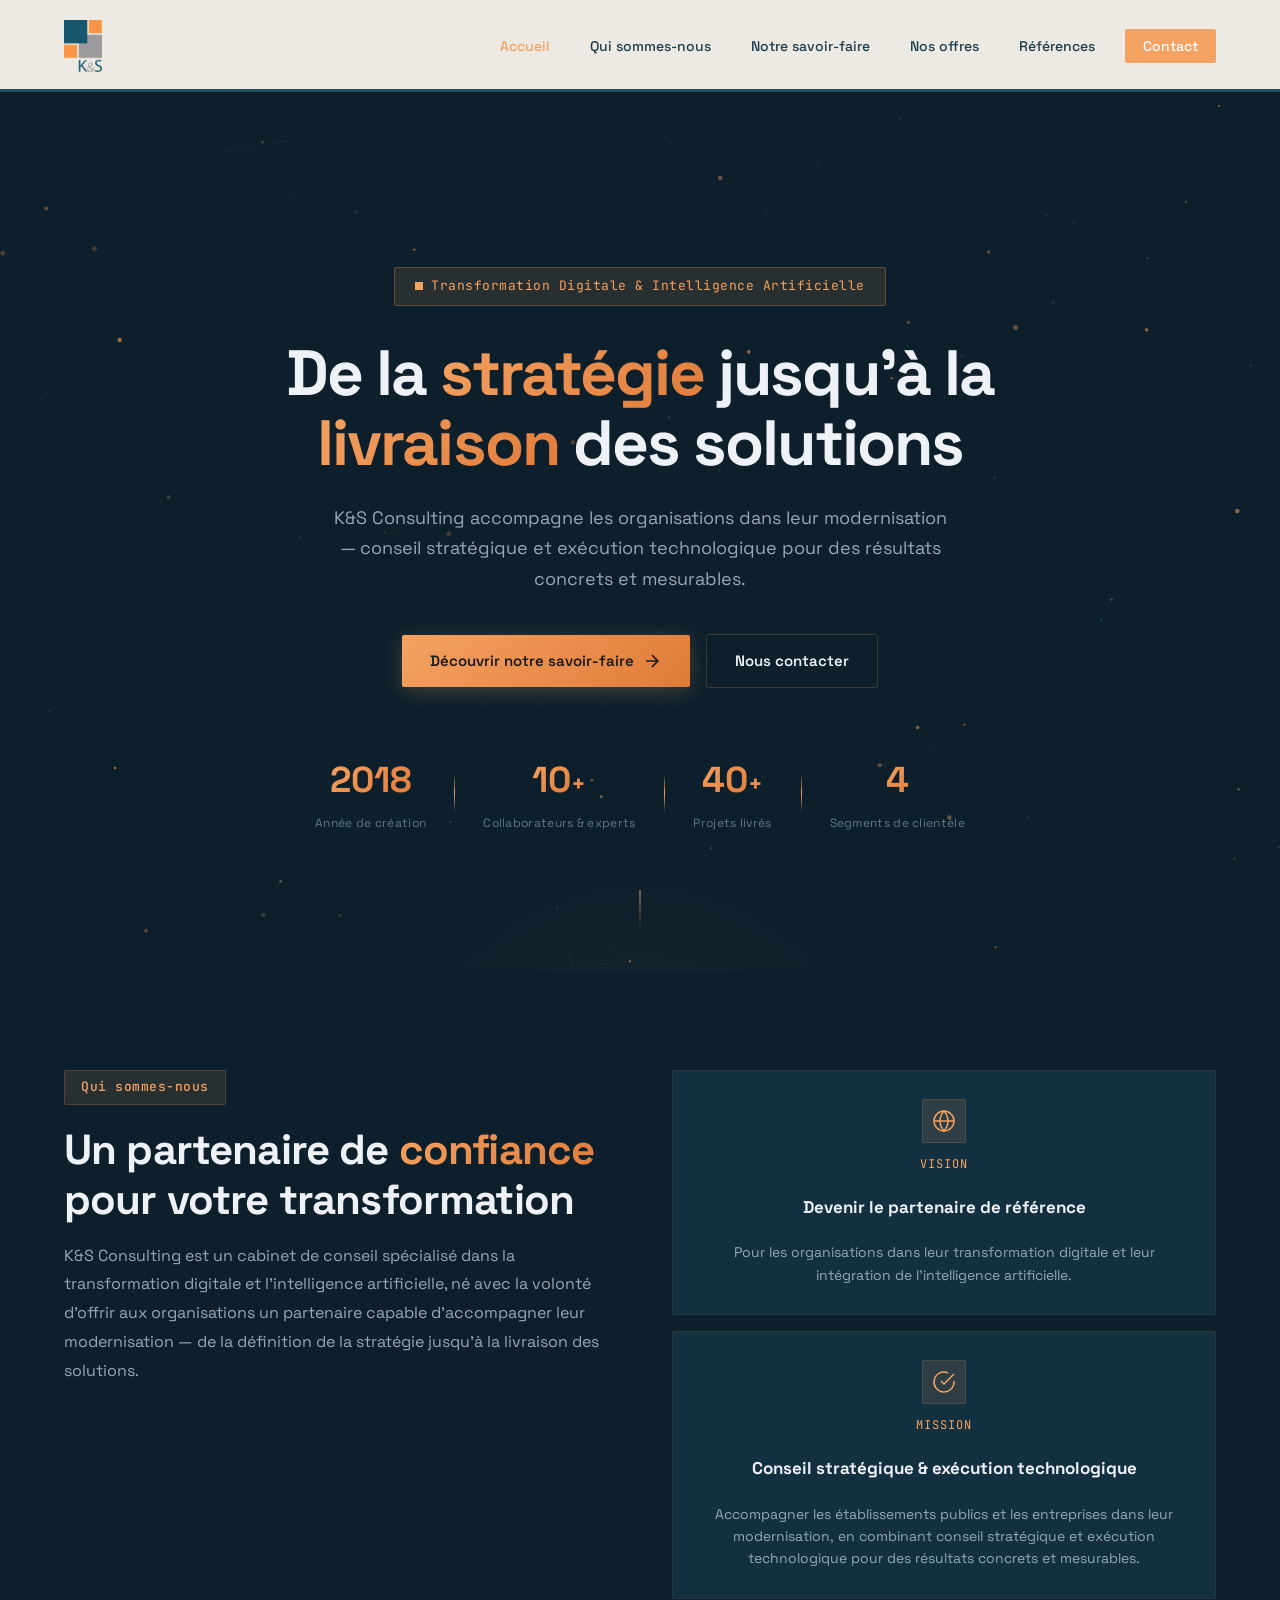
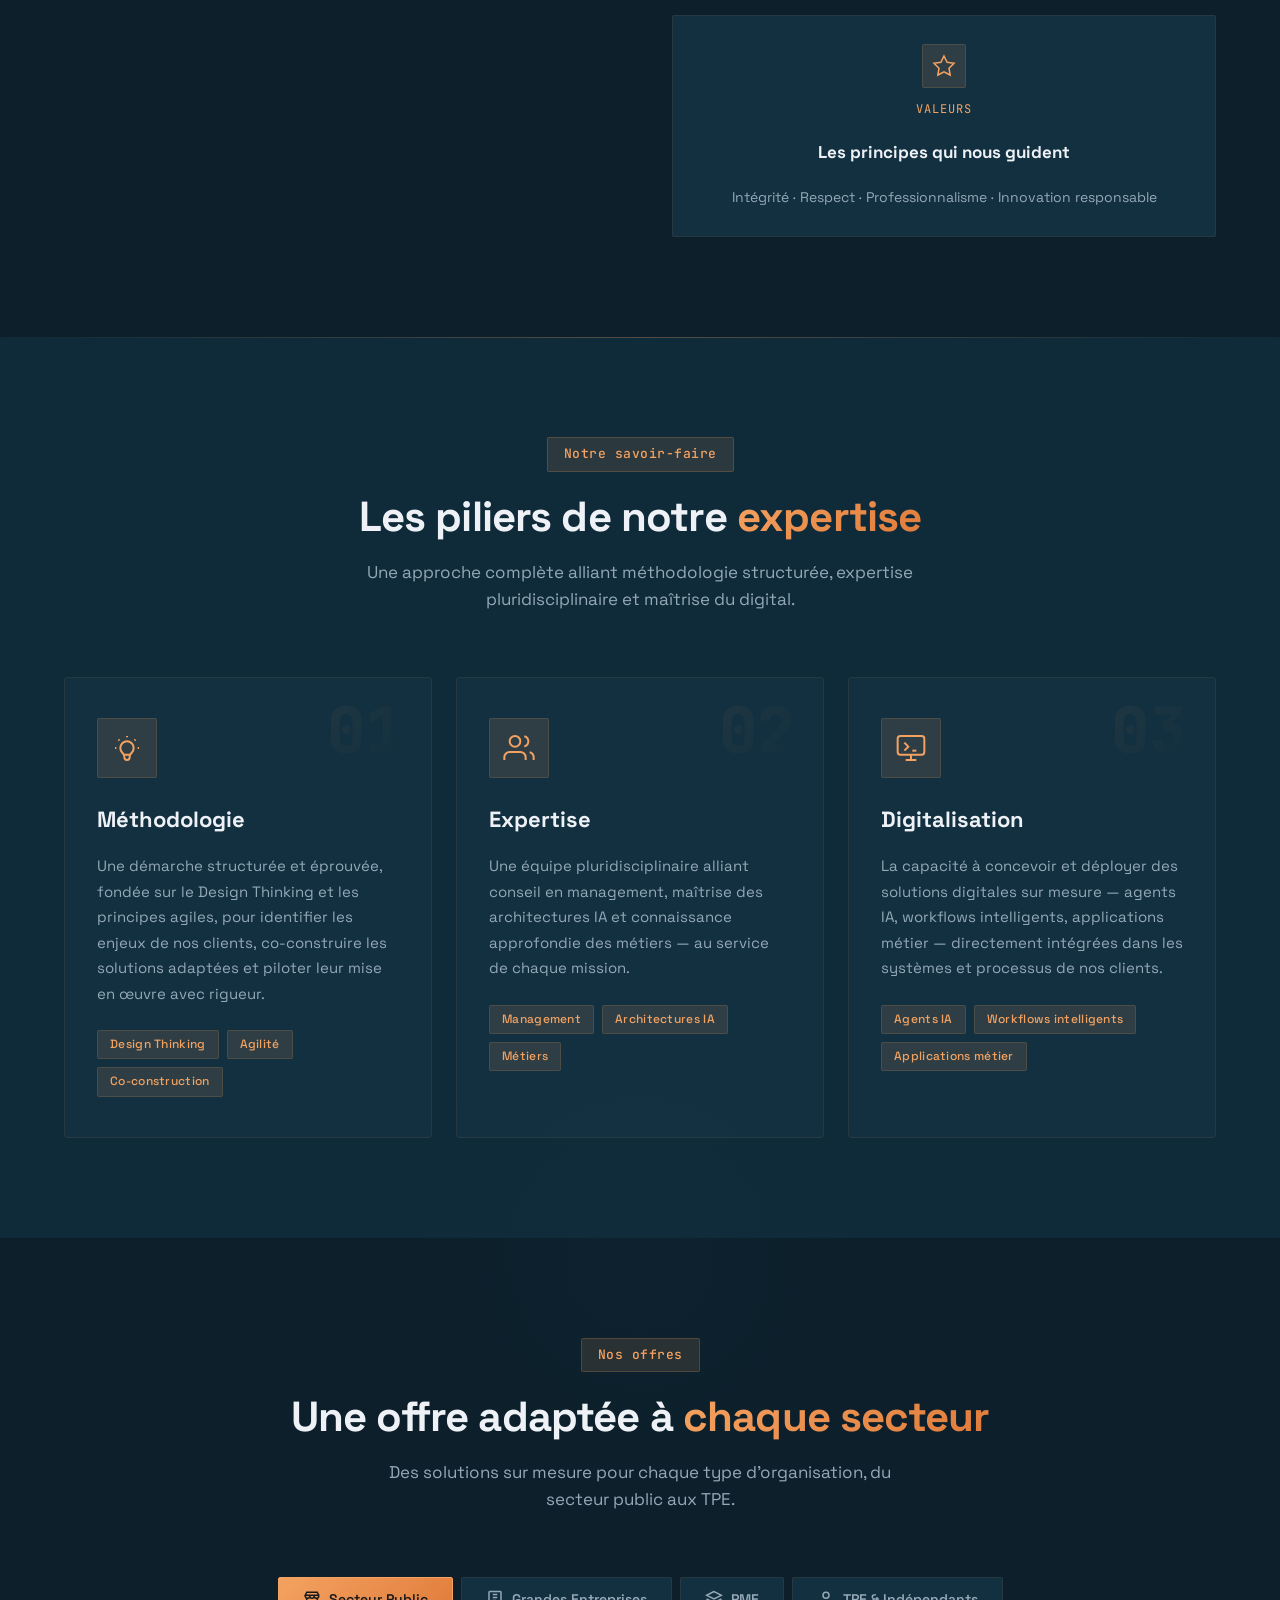
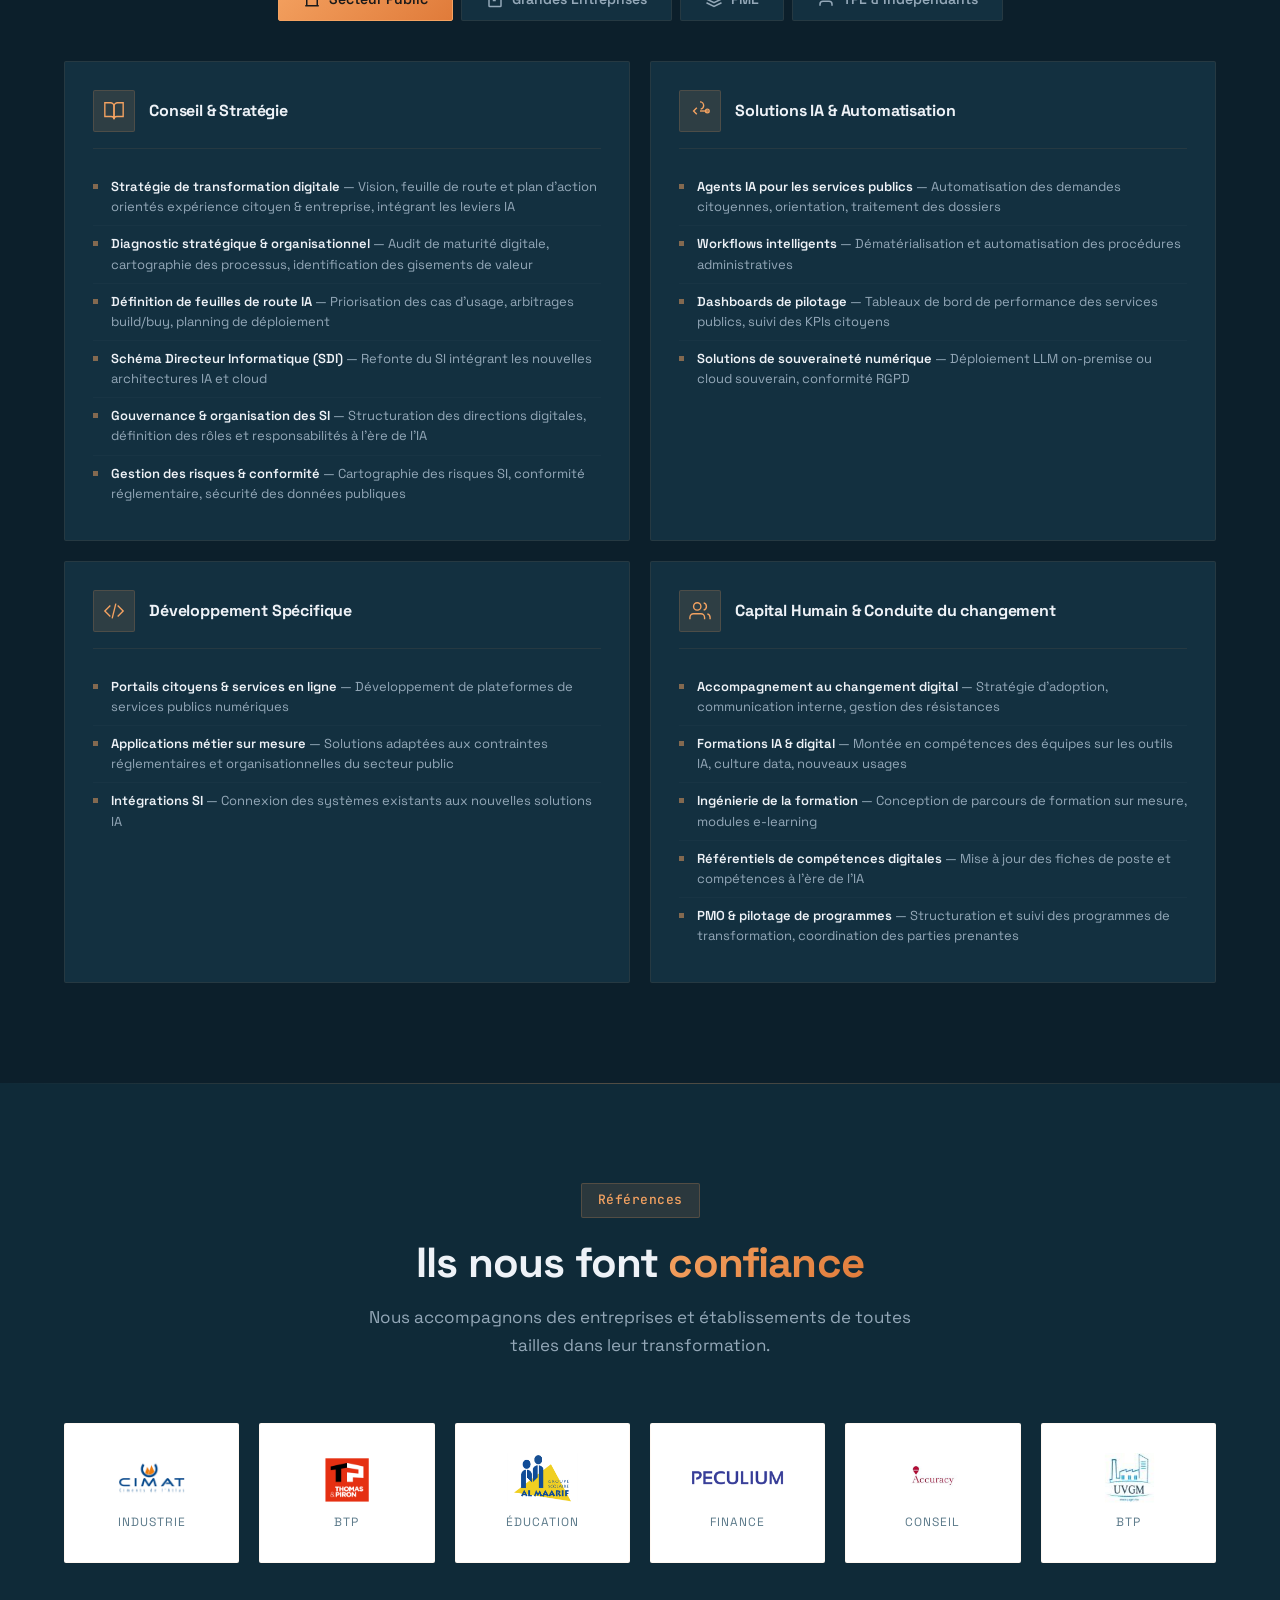
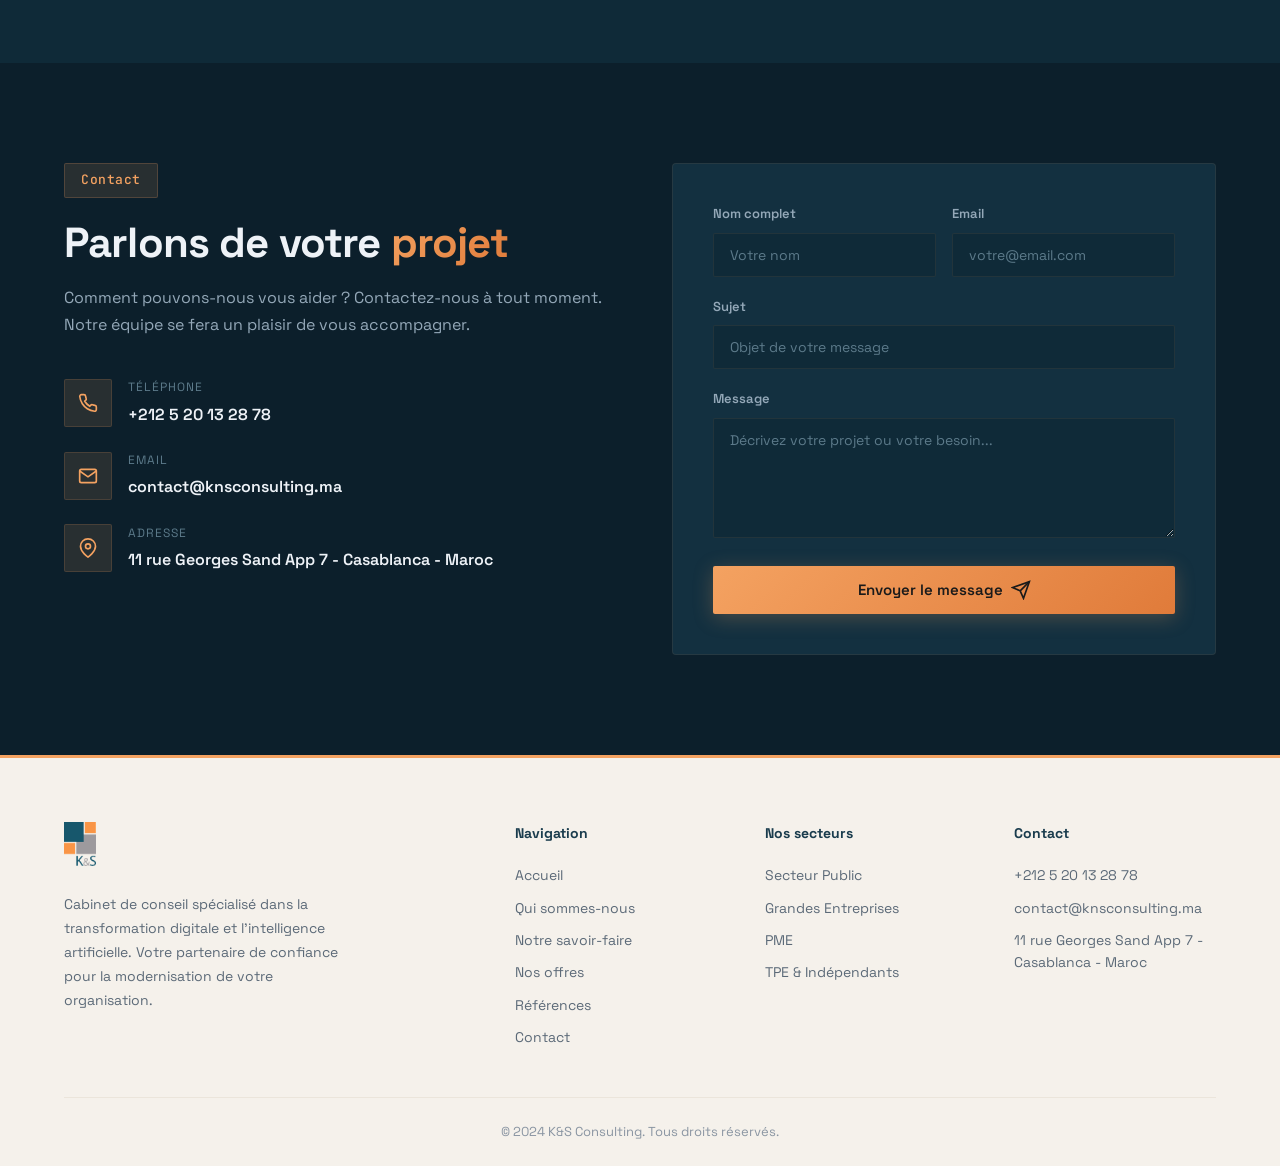
==== commit 68b1aa30: "Add Formspree integration for contact form email delivery" ====
--- a/index.html
+++ b/index.html
@@ -521,7 +521,7 @@
                         </div>
                     </div>
                 </div>
-                <form class="contact-form reveal-right" id="contactForm">
+                <form class="contact-form reveal-right" id="contactForm" action="https://formspree.io/f/mdaynjpy" method="POST">
                     <div class="form-row">
                         <div class="form-group">
                             <label for="name">Nom complet</label>
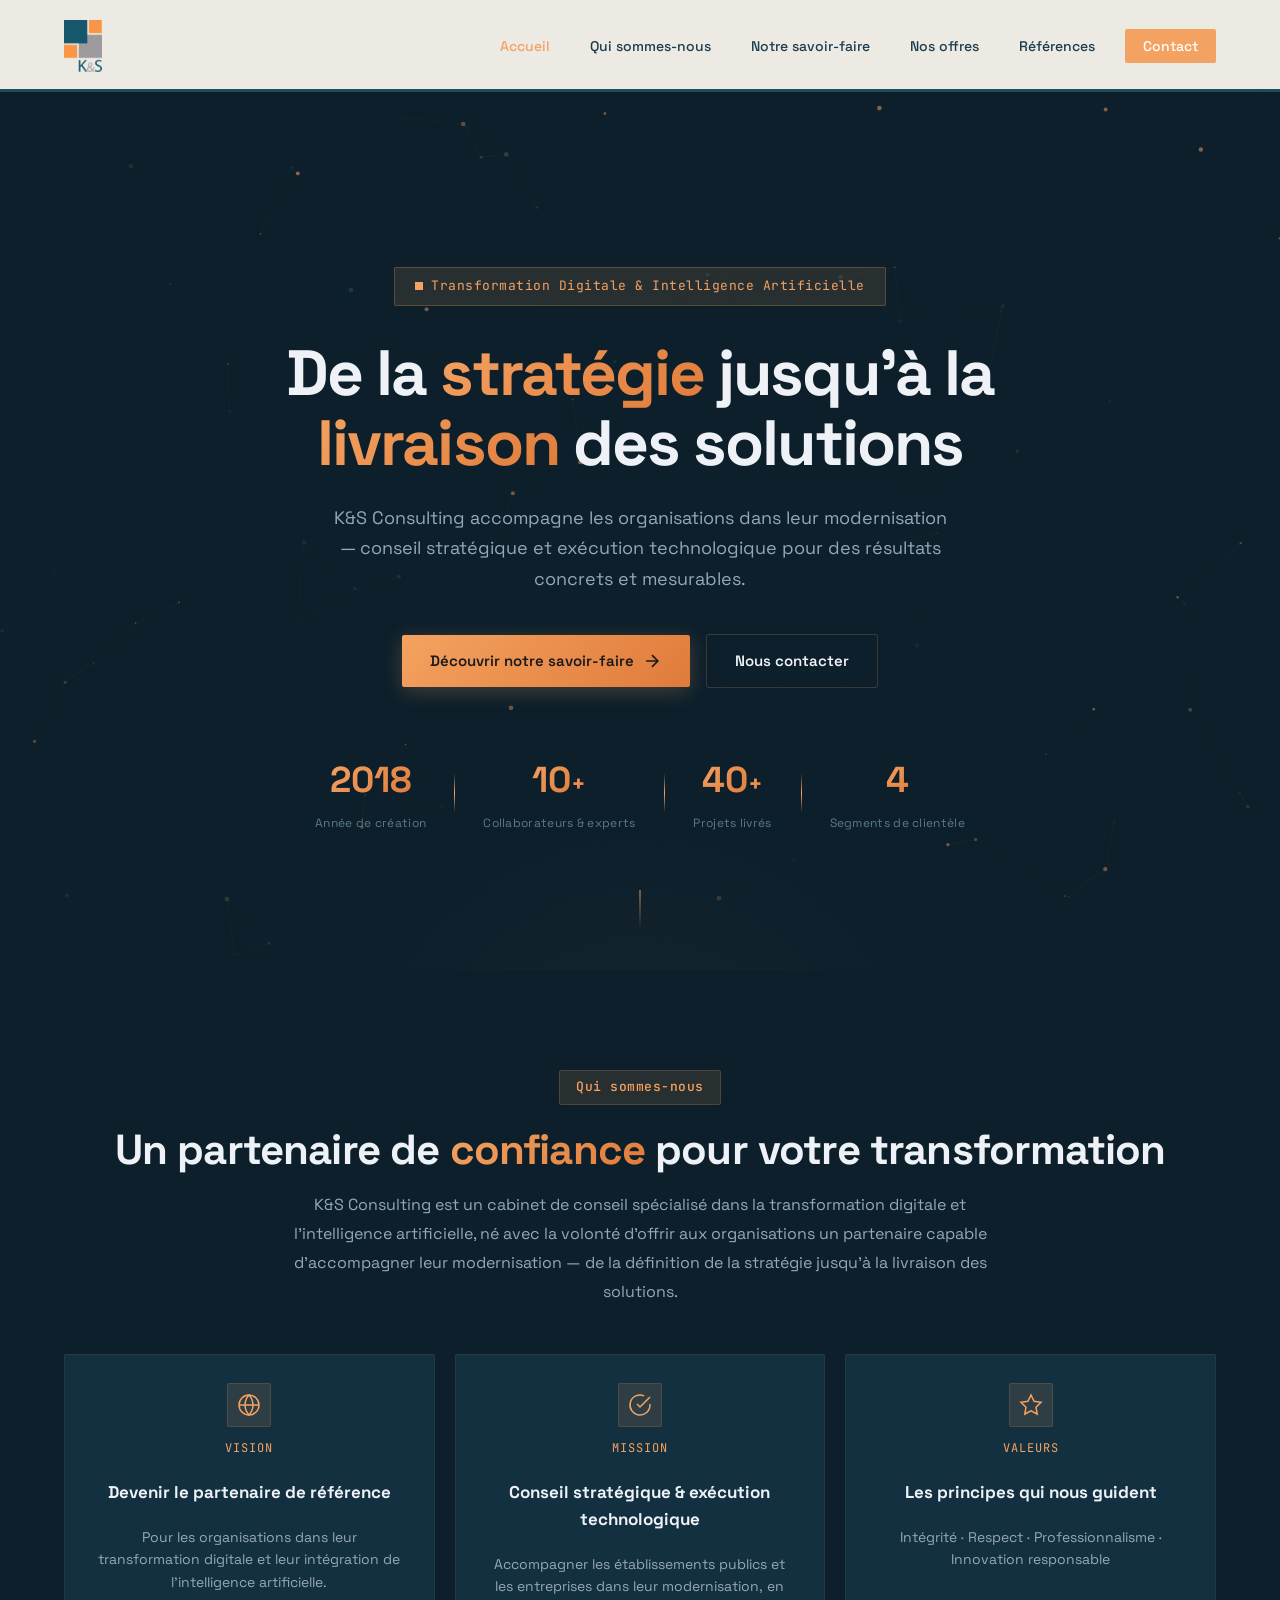
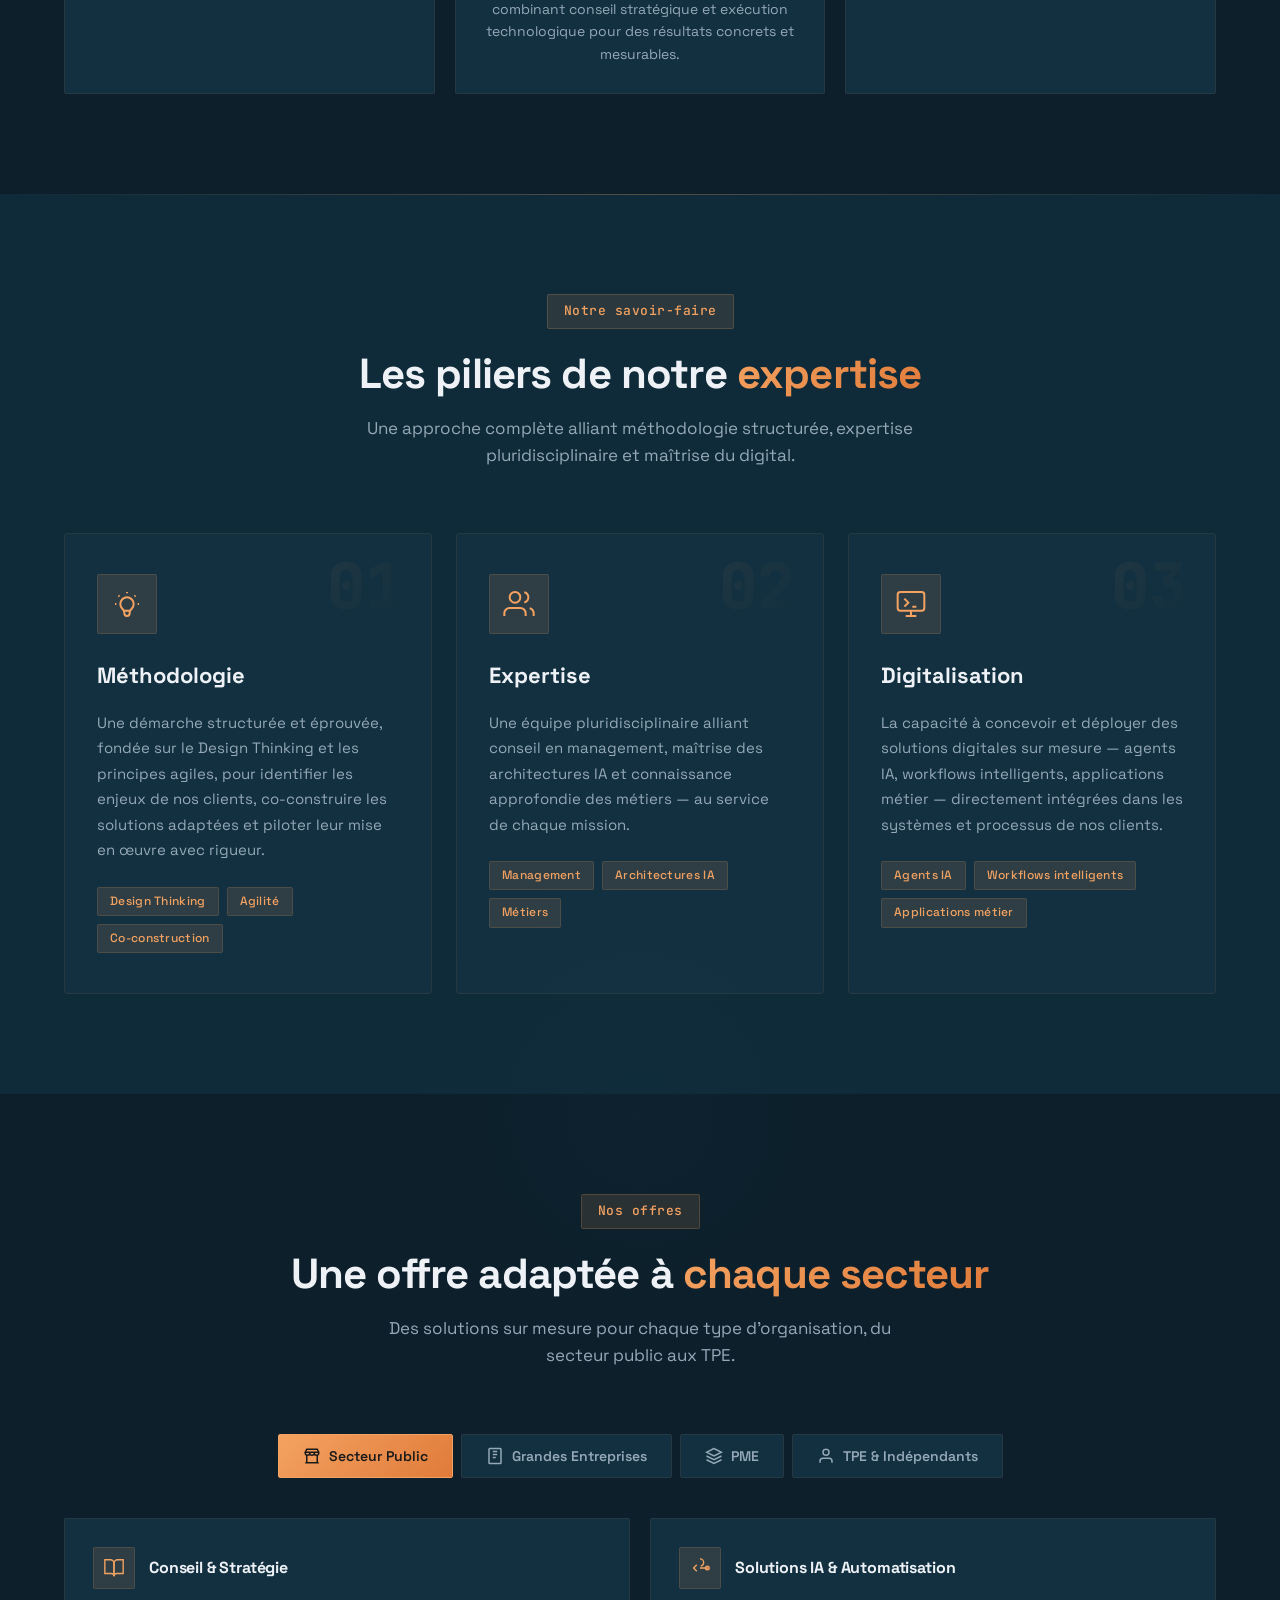
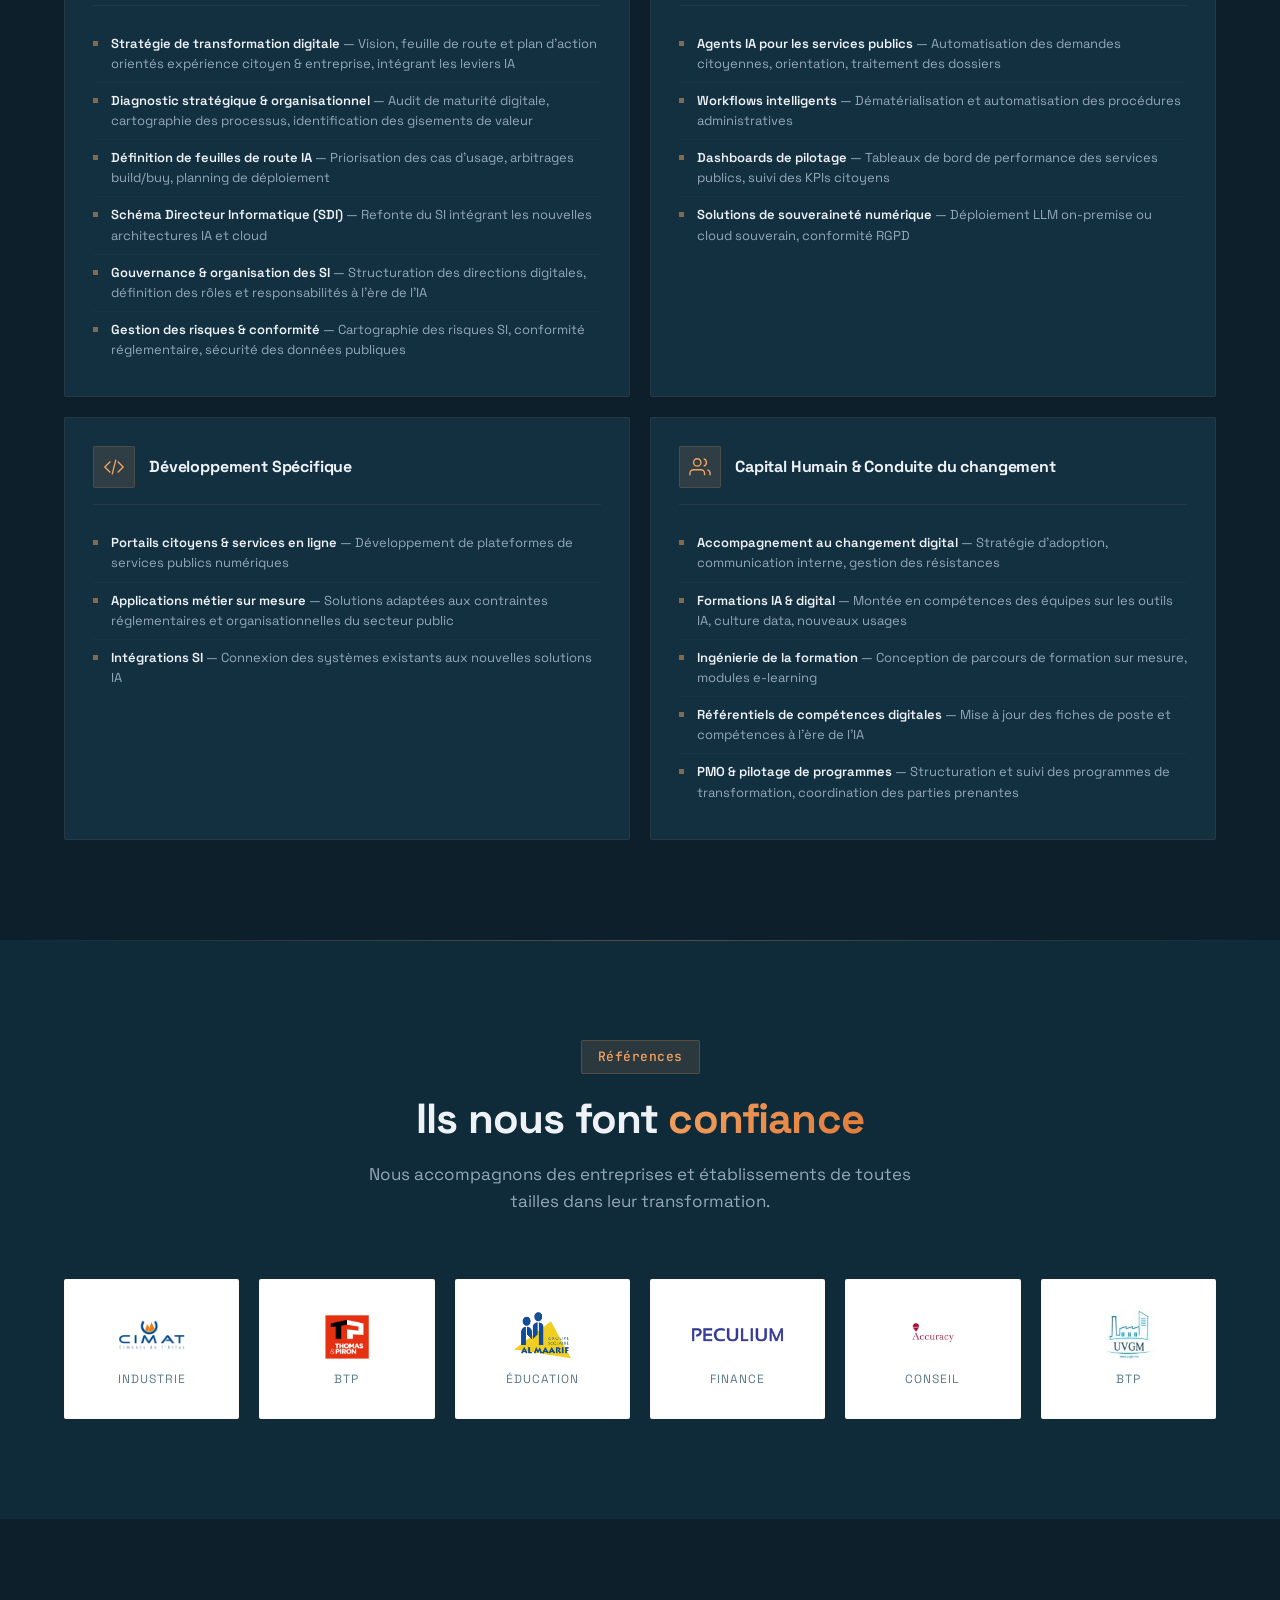
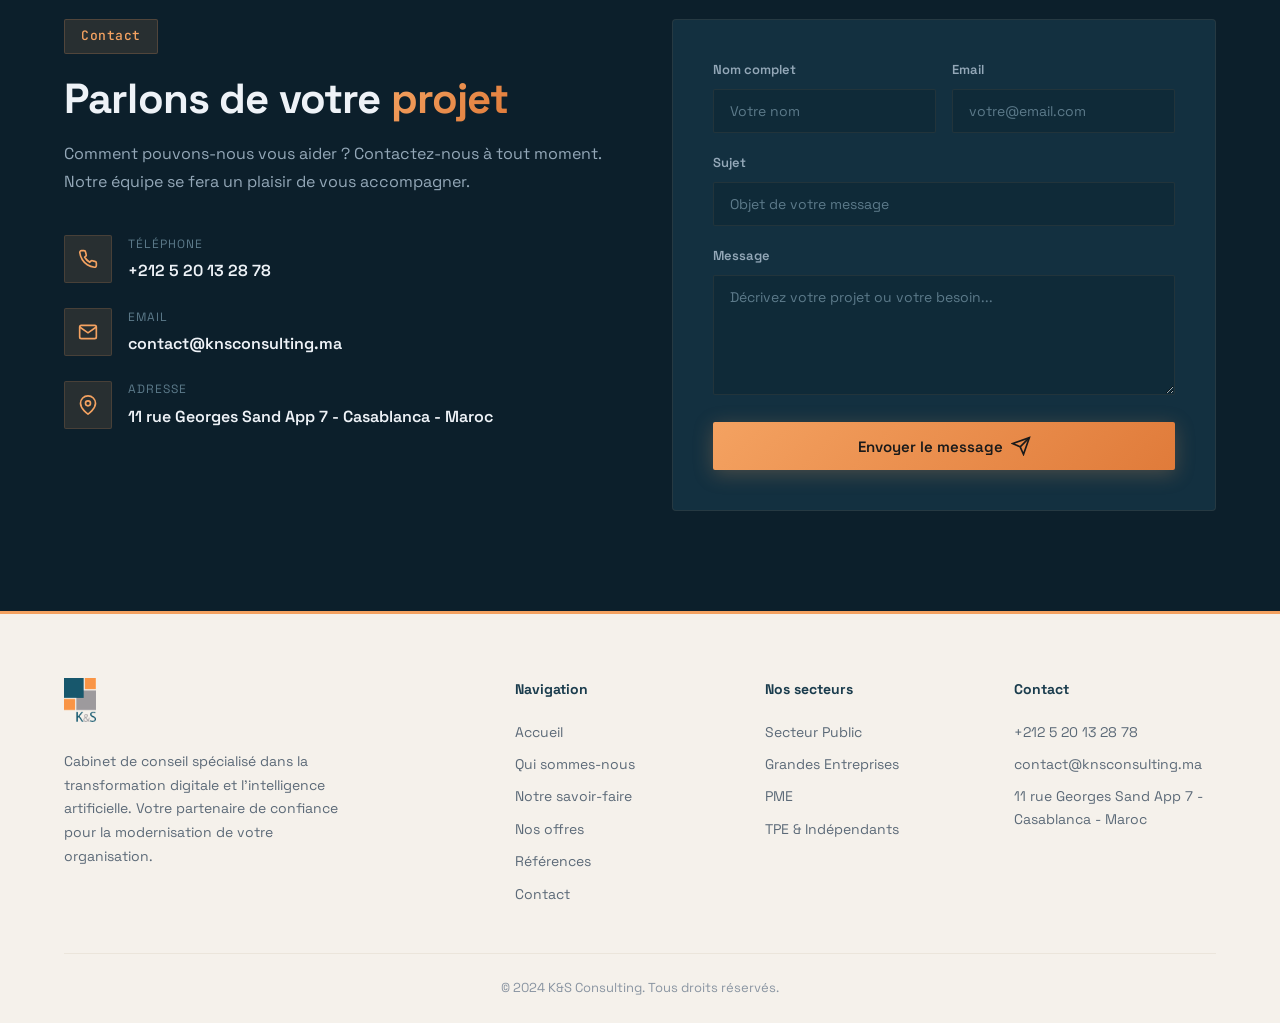
==== commit 654462e6: "Center about text and place Vision/Mission/Valeurs horizontally" ====
--- a/index.html
+++ b/index.html
@@ -85,39 +85,37 @@
 
     <section class="section about" id="apropos">
         <div class="container">
-            <div class="about-grid">
-                <div class="about-content reveal-left">
-                    <span class="section-tag">Qui sommes-nous</span>
-                    <h2 class="section-title">Un partenaire de <span class="text-gradient">confiance</span> pour votre transformation</h2>
-                    <p class="about-text">
-                        K&S Consulting est un cabinet de conseil spécialisé dans la transformation digitale et l'intelligence artificielle, né avec la volonté d'offrir aux organisations un partenaire capable d'accompagner leur modernisation — de la définition de la stratégie jusqu'à la livraison des solutions.
-                    </p>
-                </div>
-                <div class="about-cards reveal-right">
-                    <div class="vcard">
-                        <div class="vcard-icon">
-                            <svg width="24" height="24" viewBox="0 0 24 24" fill="none" stroke="currentColor" stroke-width="1.5"><circle cx="12" cy="12" r="10"/><path d="M12 2a15.3 15.3 0 014 10 15.3 15.3 0 01-4 10 15.3 15.3 0 01-4-10 15.3 15.3 0 014-10z"/><line x1="2" y1="12" x2="22" y2="12"/></svg>
-                        </div>
-                        <div class="vcard-number">Vision</div>
-                        <h3>Devenir le partenaire de référence</h3>
-                        <p>Pour les organisations dans leur transformation digitale et leur intégration de l'intelligence artificielle.</p>
-                    </div>
-                    <div class="vcard">
-                        <div class="vcard-icon">
-                            <svg width="24" height="24" viewBox="0 0 24 24" fill="none" stroke="currentColor" stroke-width="1.5"><path d="M22 11.08V12a10 10 0 11-5.93-9.14"/><polyline points="22 4 12 14.01 9 11.01"/></svg>
-                        </div>
-                        <div class="vcard-number">Mission</div>
-                        <h3>Conseil stratégique & exécution technologique</h3>
-                        <p>Accompagner les établissements publics et les entreprises dans leur modernisation, en combinant conseil stratégique et exécution technologique pour des résultats concrets et mesurables.</p>
-                    </div>
-                    <div class="vcard">
-                        <div class="vcard-icon">
-                            <svg width="24" height="24" viewBox="0 0 24 24" fill="none" stroke="currentColor" stroke-width="1.5"><polygon points="12 2 15.09 8.26 22 9.27 17 14.14 18.18 21.02 12 17.77 5.82 21.02 7 14.14 2 9.27 8.91 8.26 12 2"/></svg>
-                        </div>
-                        <div class="vcard-number">Valeurs</div>
-                        <h3>Les principes qui nous guident</h3>
-                        <p>Intégrité · Respect · Professionnalisme · Innovation responsable</p>
-                    </div>
+            <div class="about-content reveal-up">
+                <span class="section-tag">Qui sommes-nous</span>
+                <h2 class="section-title">Un partenaire de <span class="text-gradient">confiance</span> pour votre transformation</h2>
+                <p class="about-text">
+                    K&S Consulting est un cabinet de conseil spécialisé dans la transformation digitale et l'intelligence artificielle, né avec la volonté d'offrir aux organisations un partenaire capable d'accompagner leur modernisation — de la définition de la stratégie jusqu'à la livraison des solutions.
+                </p>
+            </div>
+            <div class="about-cards reveal-up">
+                <div class="vcard">
+                    <div class="vcard-icon">
+                        <svg width="24" height="24" viewBox="0 0 24 24" fill="none" stroke="currentColor" stroke-width="1.5"><circle cx="12" cy="12" r="10"/><path d="M12 2a15.3 15.3 0 014 10 15.3 15.3 0 01-4 10 15.3 15.3 0 01-4-10 15.3 15.3 0 014-10z"/><line x1="2" y1="12" x2="22" y2="12"/></svg>
+                    </div>
+                    <div class="vcard-number">Vision</div>
+                    <h3>Devenir le partenaire de référence</h3>
+                    <p>Pour les organisations dans leur transformation digitale et leur intégration de l'intelligence artificielle.</p>
+                </div>
+                <div class="vcard">
+                    <div class="vcard-icon">
+                        <svg width="24" height="24" viewBox="0 0 24 24" fill="none" stroke="currentColor" stroke-width="1.5"><path d="M22 11.08V12a10 10 0 11-5.93-9.14"/><polyline points="22 4 12 14.01 9 11.01"/></svg>
+                    </div>
+                    <div class="vcard-number">Mission</div>
+                    <h3>Conseil stratégique & exécution technologique</h3>
+                    <p>Accompagner les établissements publics et les entreprises dans leur modernisation, en combinant conseil stratégique et exécution technologique pour des résultats concrets et mesurables.</p>
+                </div>
+                <div class="vcard">
+                    <div class="vcard-icon">
+                        <svg width="24" height="24" viewBox="0 0 24 24" fill="none" stroke="currentColor" stroke-width="1.5"><polygon points="12 2 15.09 8.26 22 9.27 17 14.14 18.18 21.02 12 17.77 5.82 21.02 7 14.14 2 9.27 8.91 8.26 12 2"/></svg>
+                    </div>
+                    <div class="vcard-number">Valeurs</div>
+                    <h3>Les principes qui nous guident</h3>
+                    <p>Intégrité · Respect · Professionnalisme · Innovation responsable</p>
                 </div>
             </div>
         </div>
--- a/css/style.css
+++ b/css/style.css
@@ -470,11 +470,14 @@
 }
 
 /* ─── About ─── */
-.about-grid {
-    display: grid;
-    grid-template-columns: 1fr 1fr;
-    gap: 64px;
-    align-items: start;
+.about-content {
+    text-align: center;
+    margin-bottom: 48px;
+}
+
+.about-content .section-tag,
+.about-content .section-title {
+    text-align: center;
 }
 
 .about-text {
@@ -482,6 +485,9 @@
     font-size: 16px;
     margin-bottom: 16px;
     line-height: 1.8;
+    max-width: 700px;
+    margin-left: auto;
+    margin-right: auto;
 }
 
 .about-text strong {
@@ -489,9 +495,9 @@
 }
 
 .about-cards {
-    display: flex;
-    flex-direction: column;
-    gap: 16px;
+    display: grid;
+    grid-template-columns: repeat(3, 1fr);
+    gap: 20px;
 }
 
 .vcard {
@@ -1216,9 +1222,8 @@
         font-size: 13px;
     }
 
-    .about-grid {
+    .about-cards {
         grid-template-columns: 1fr;
-        gap: 40px;
     }
 
     .services-grid {
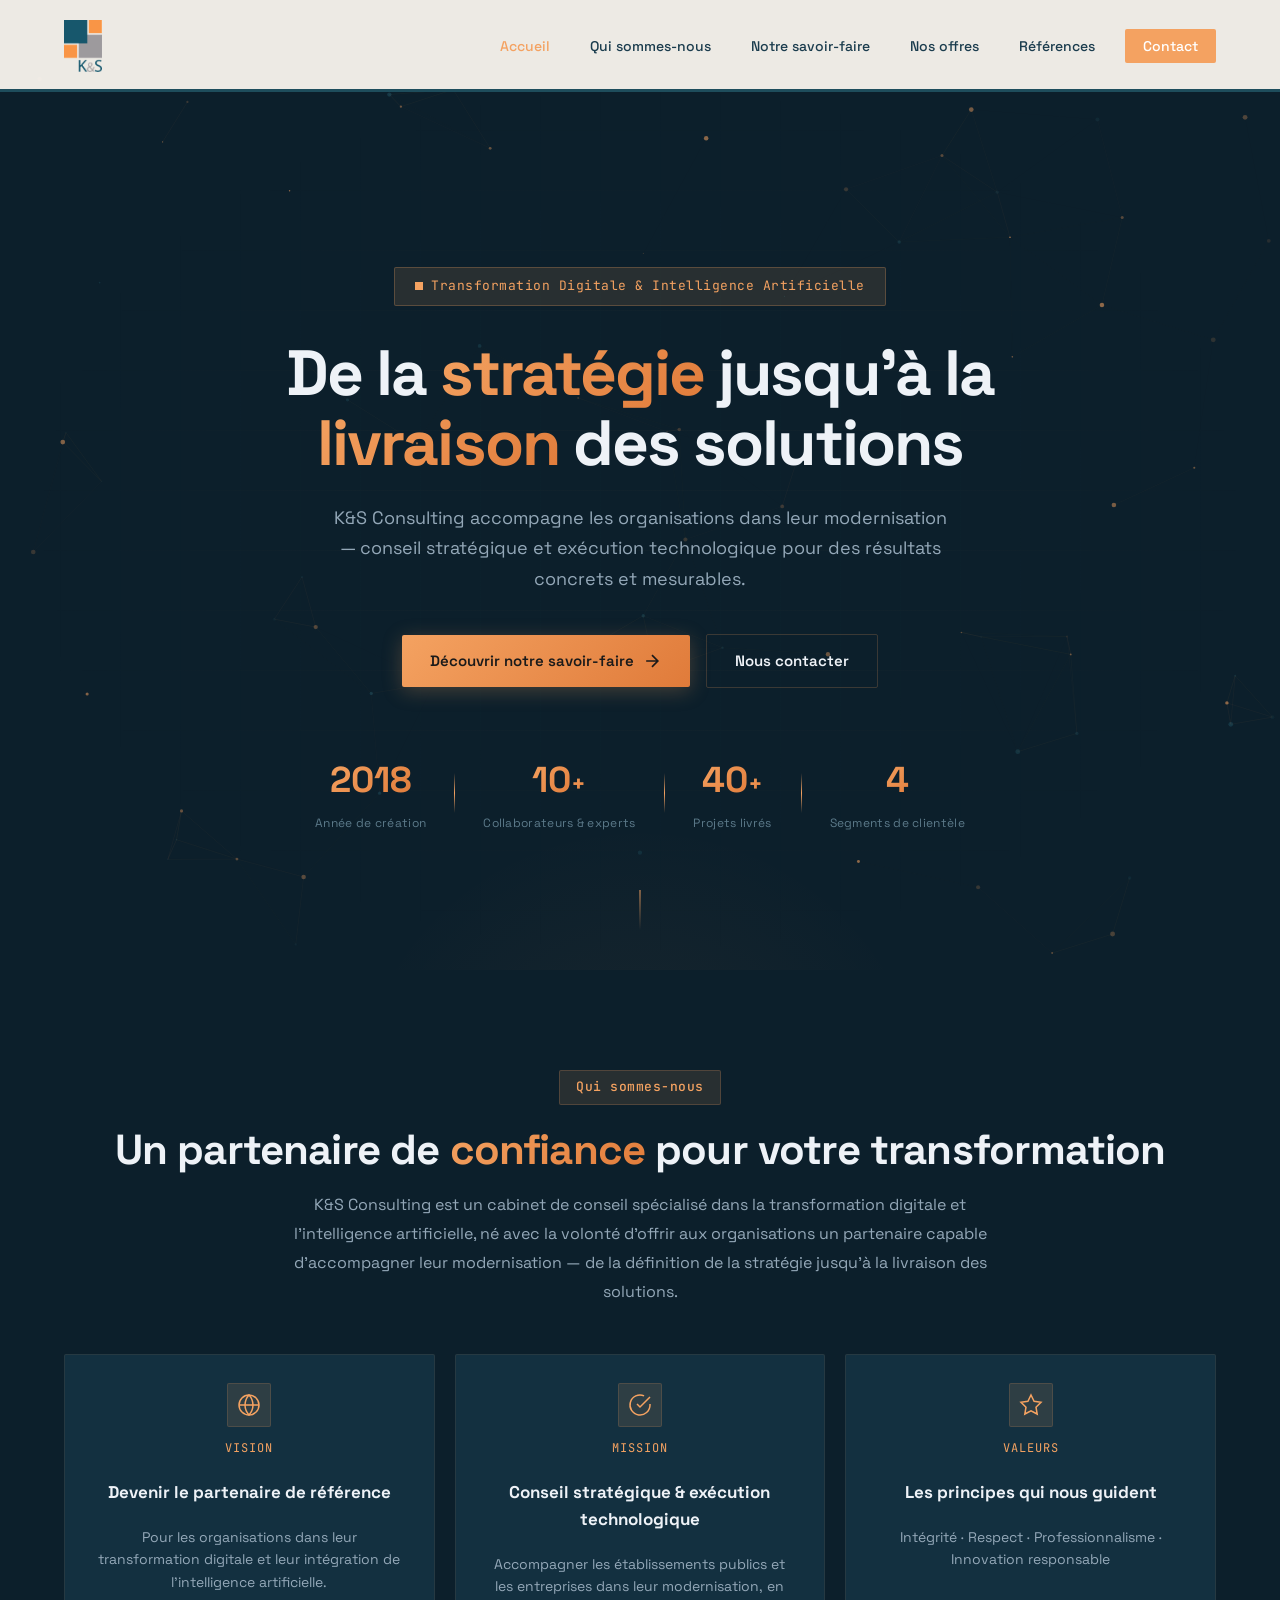
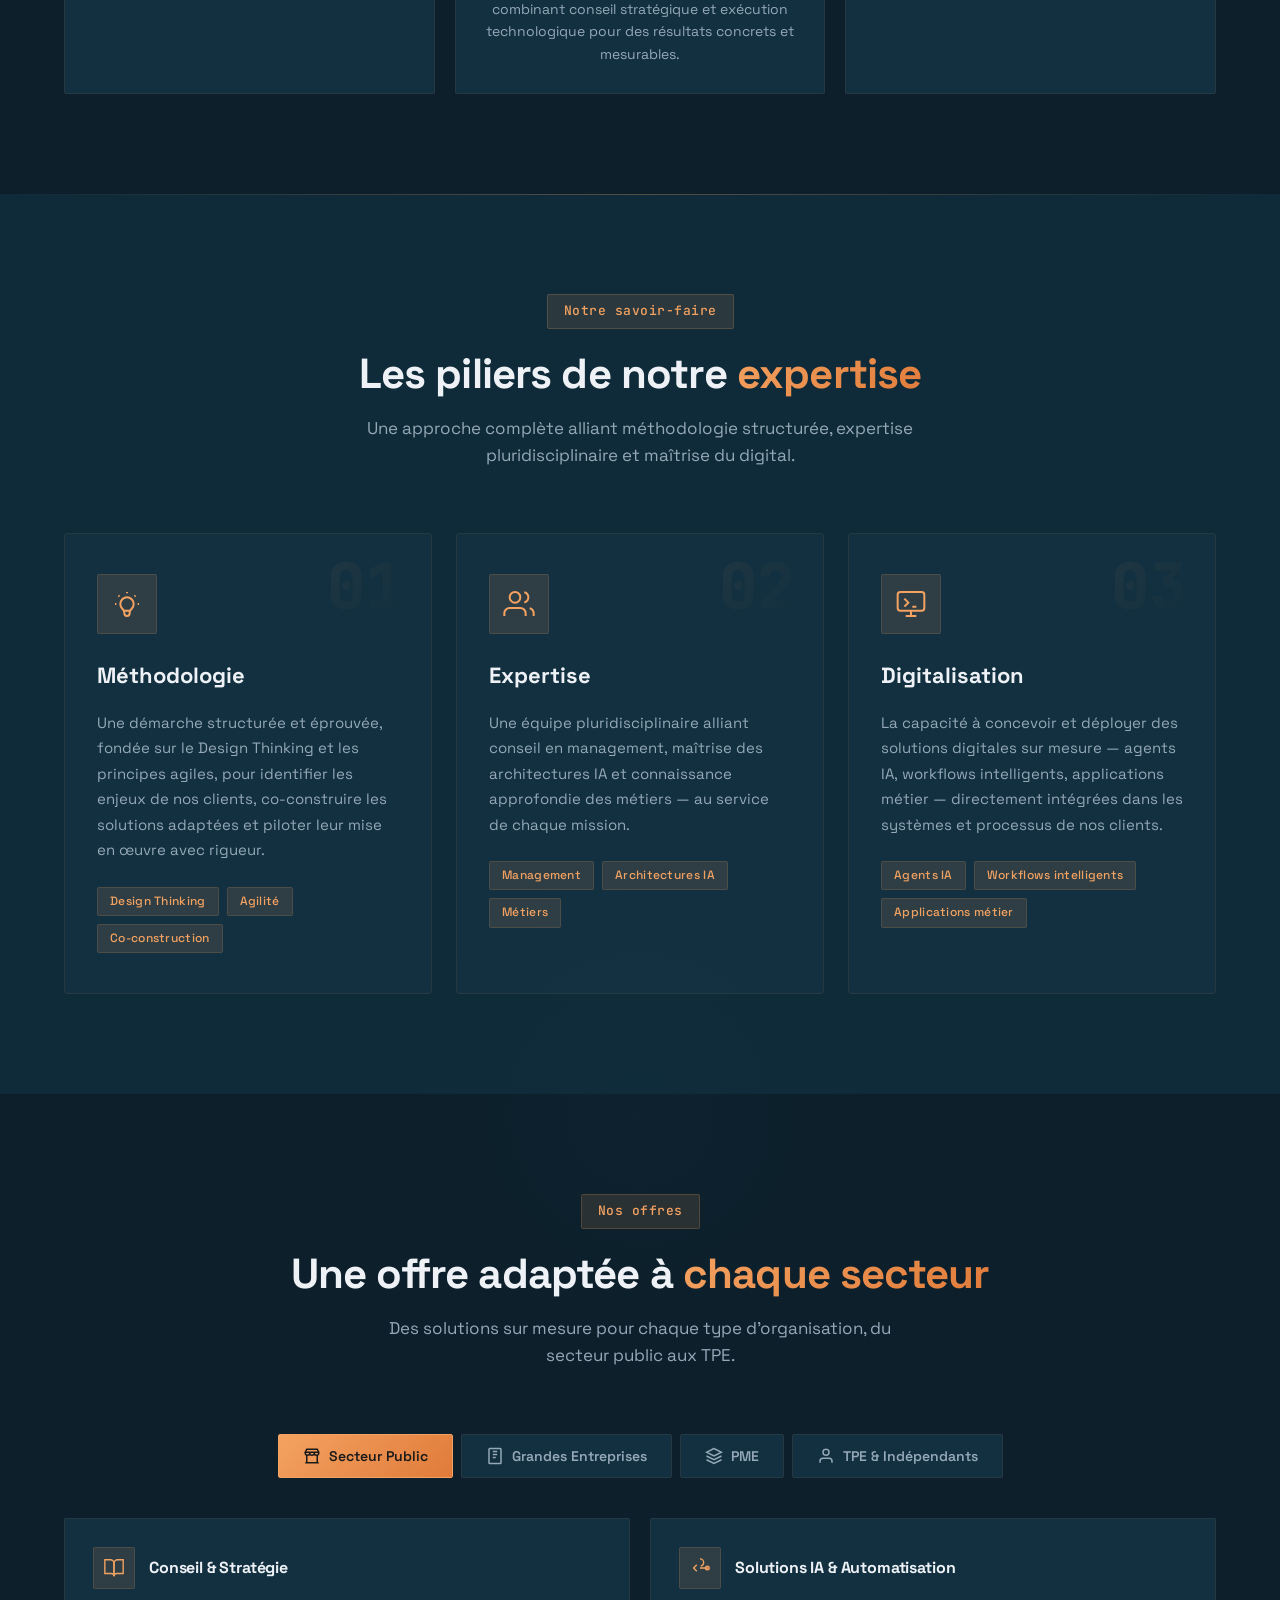
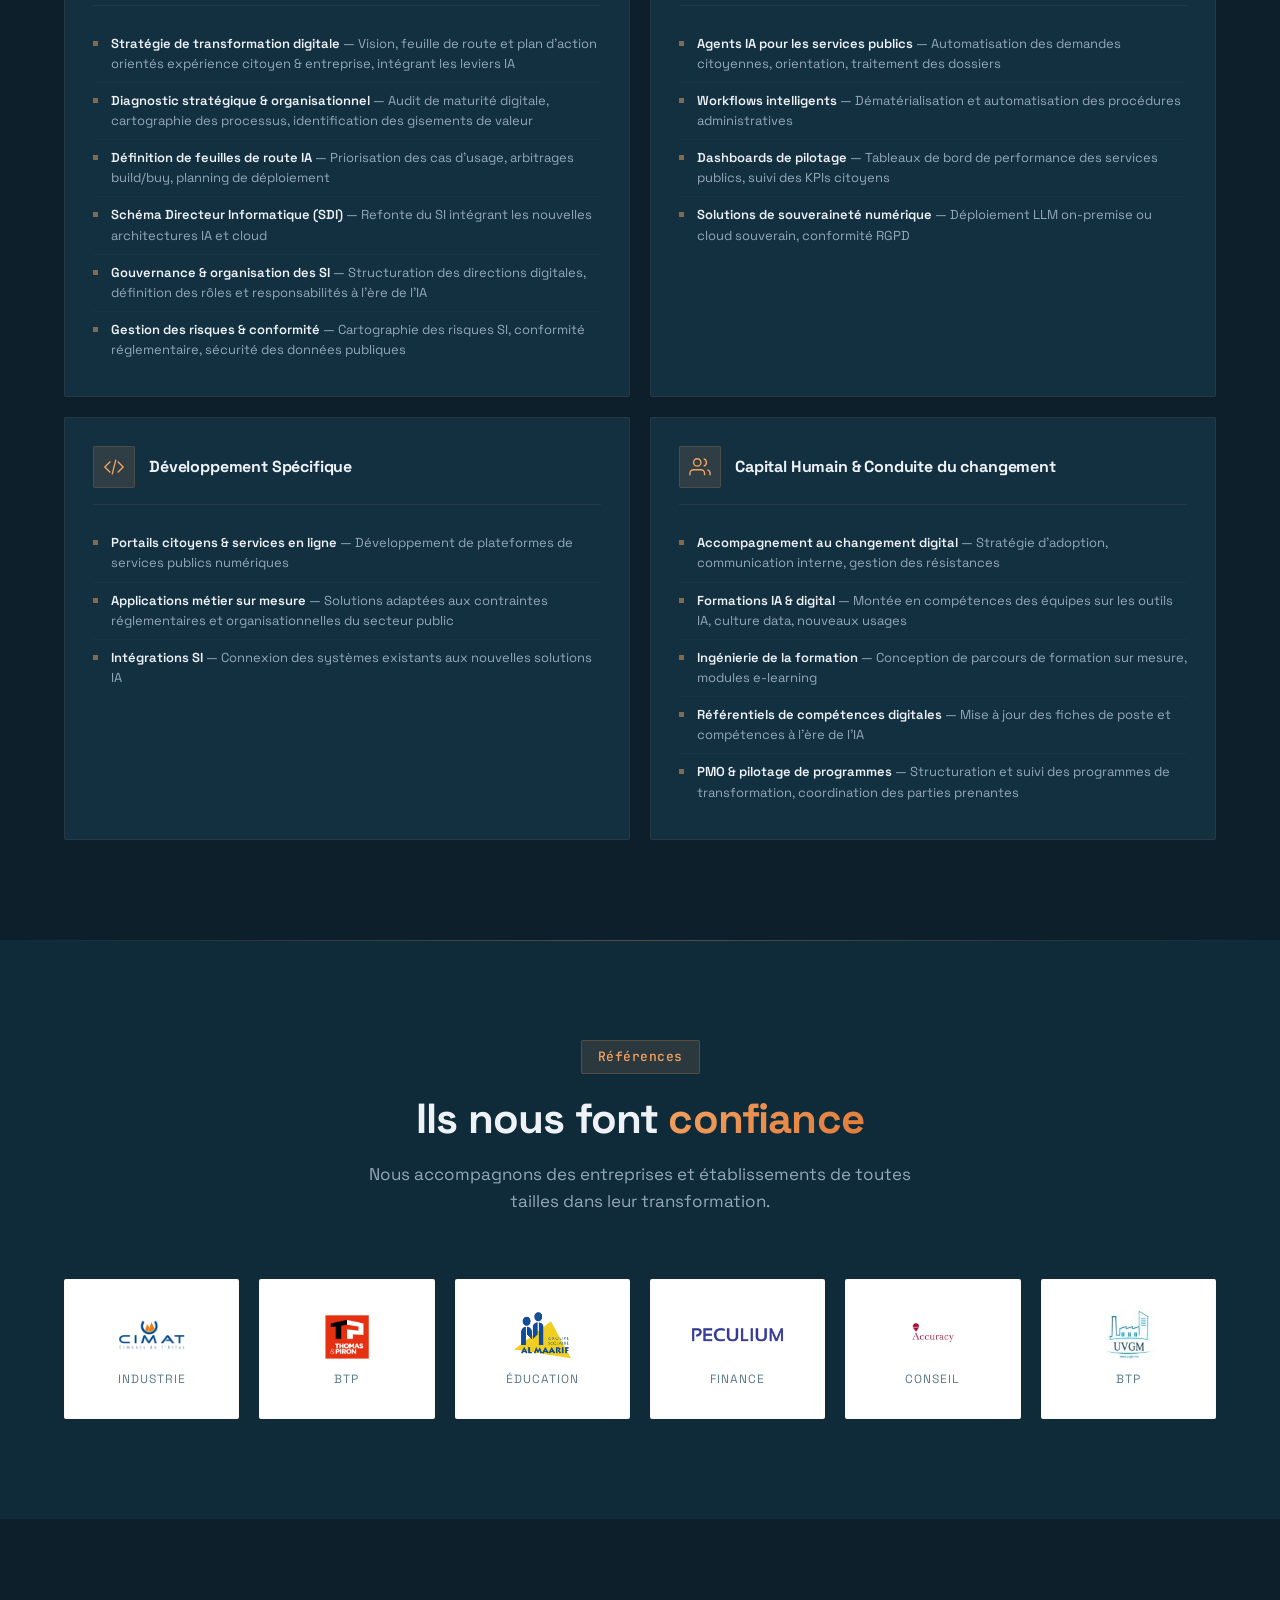
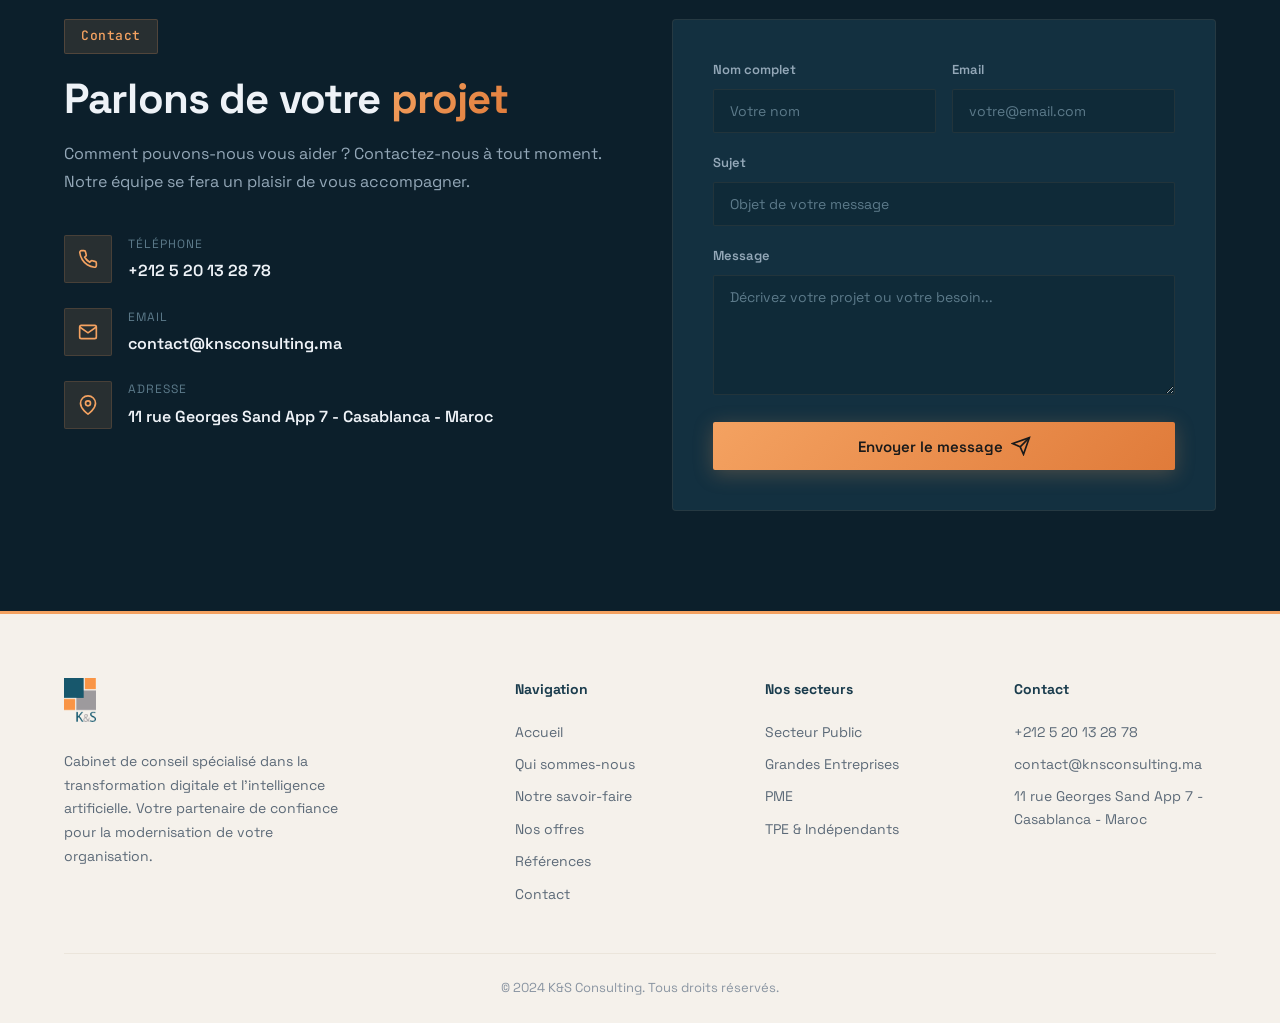
==== commit 8b3034f0: "Add cache buster for CSS update" ====
--- a/index.html
+++ b/index.html
@@ -8,7 +8,7 @@
     <link rel="preconnect" href="https://fonts.googleapis.com">
     <link rel="preconnect" href="https://fonts.gstatic.com" crossorigin>
     <link href="https://fonts.googleapis.com/css2?family=Space+Grotesk:wght@300;400;500;600;700&family=JetBrains+Mono:wght@400;500&display=swap" rel="stylesheet">
-    <link rel="stylesheet" href="css/style.css">
+    <link rel="stylesheet" href="css/style.css?v=2">
     <link rel="icon" type="image/png" href="img/favicon.png">
 </head>
 <body>
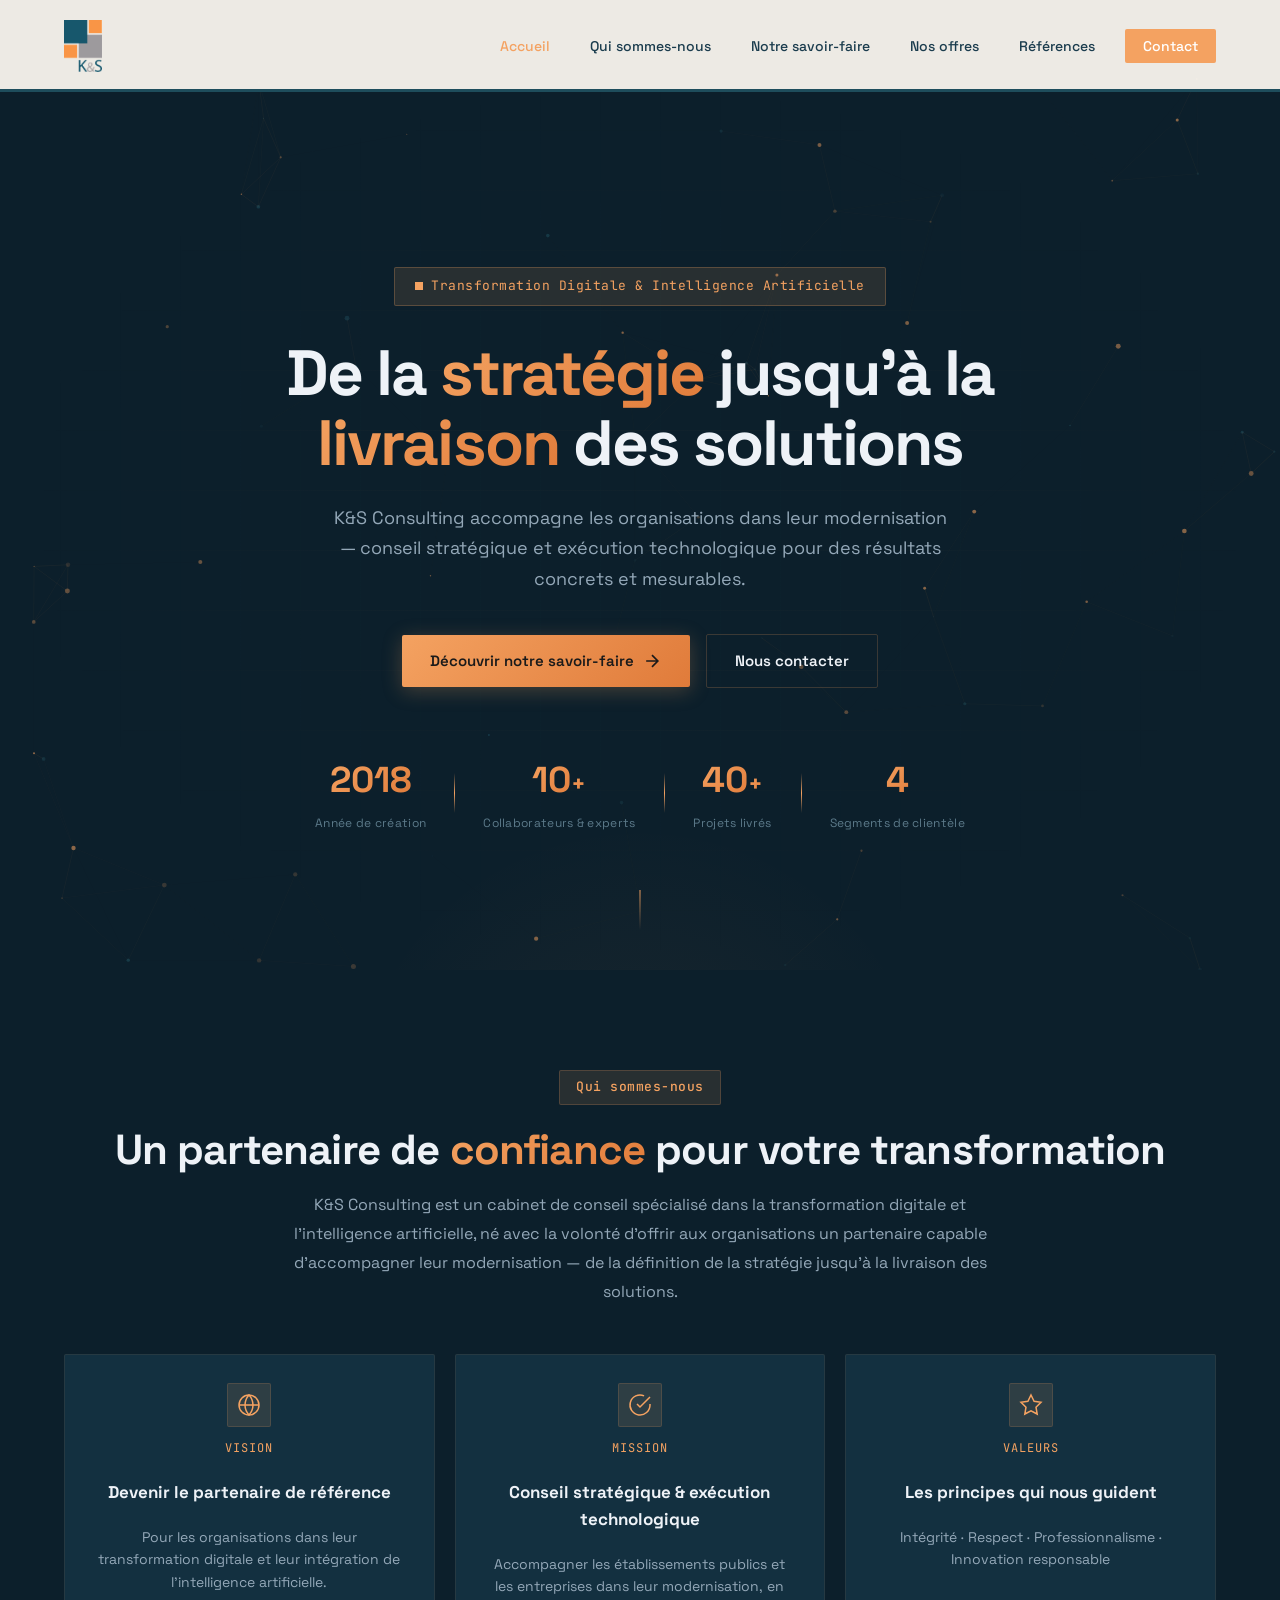
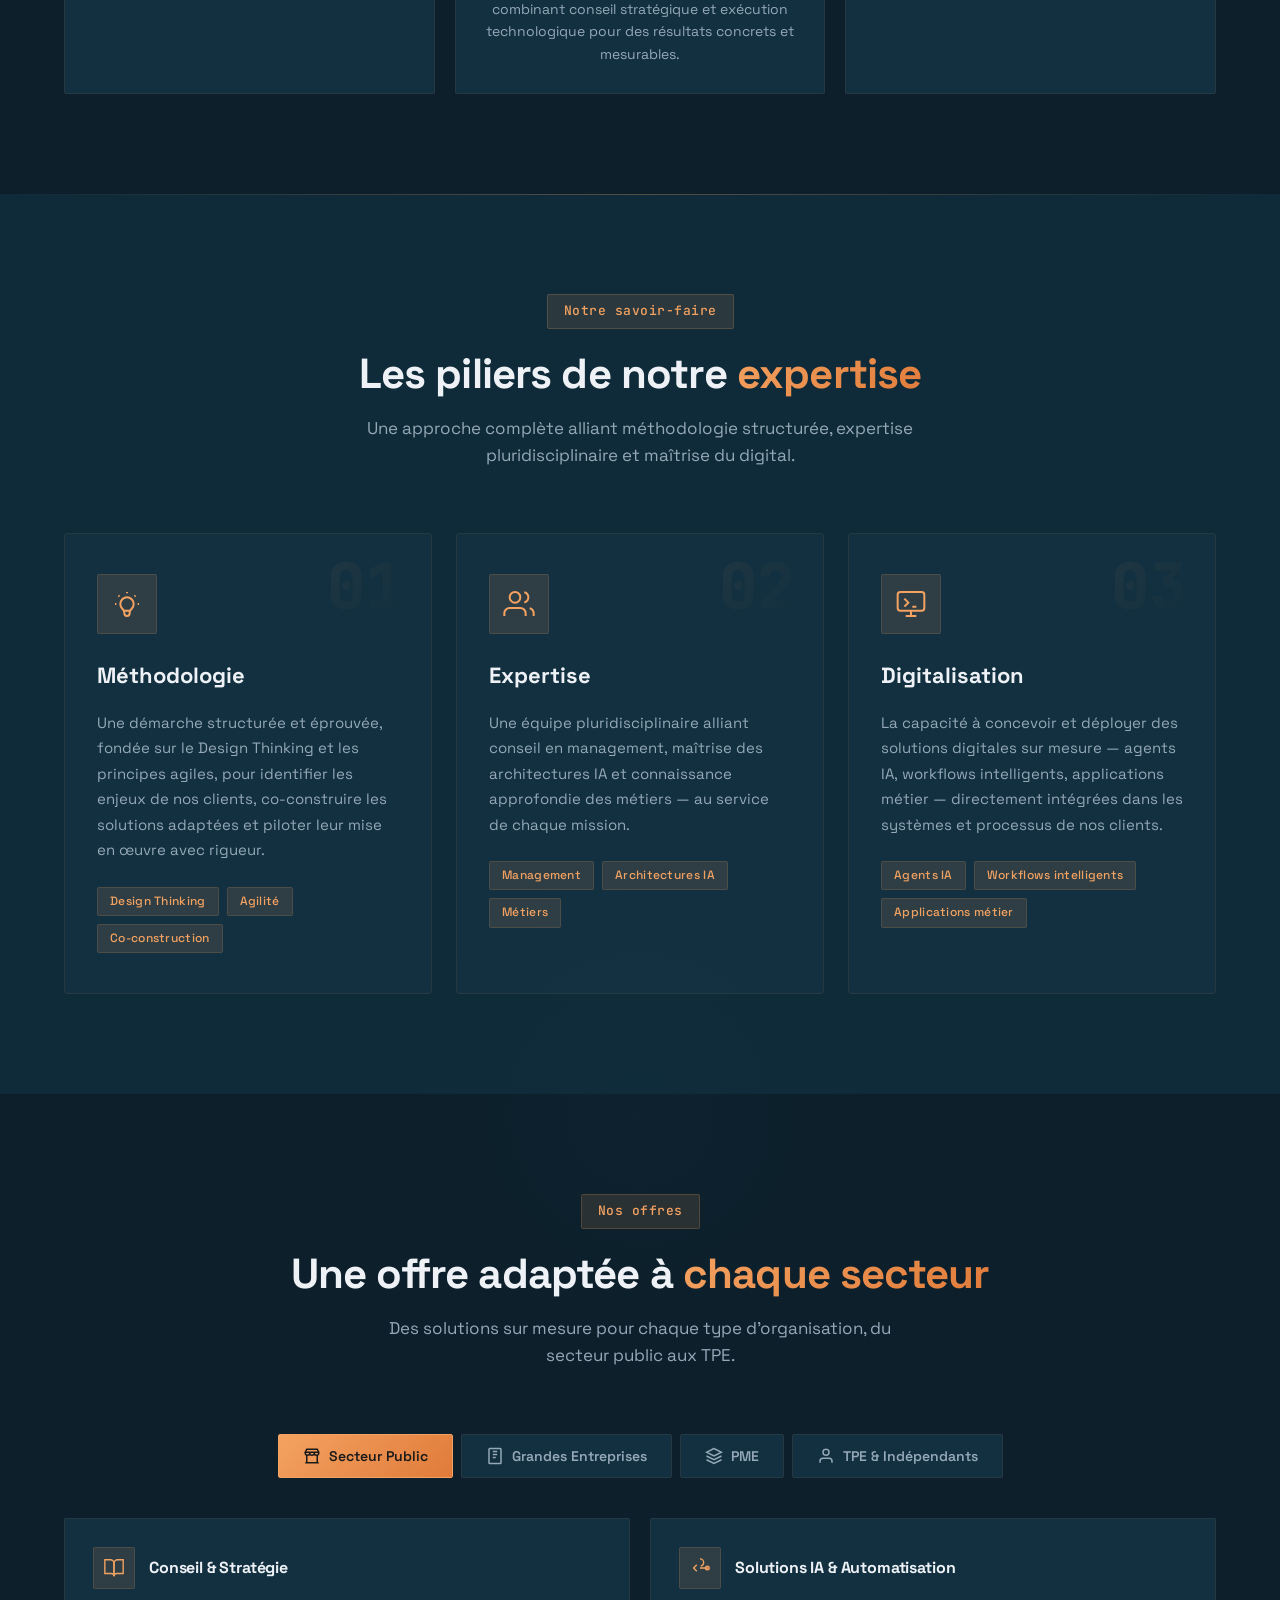
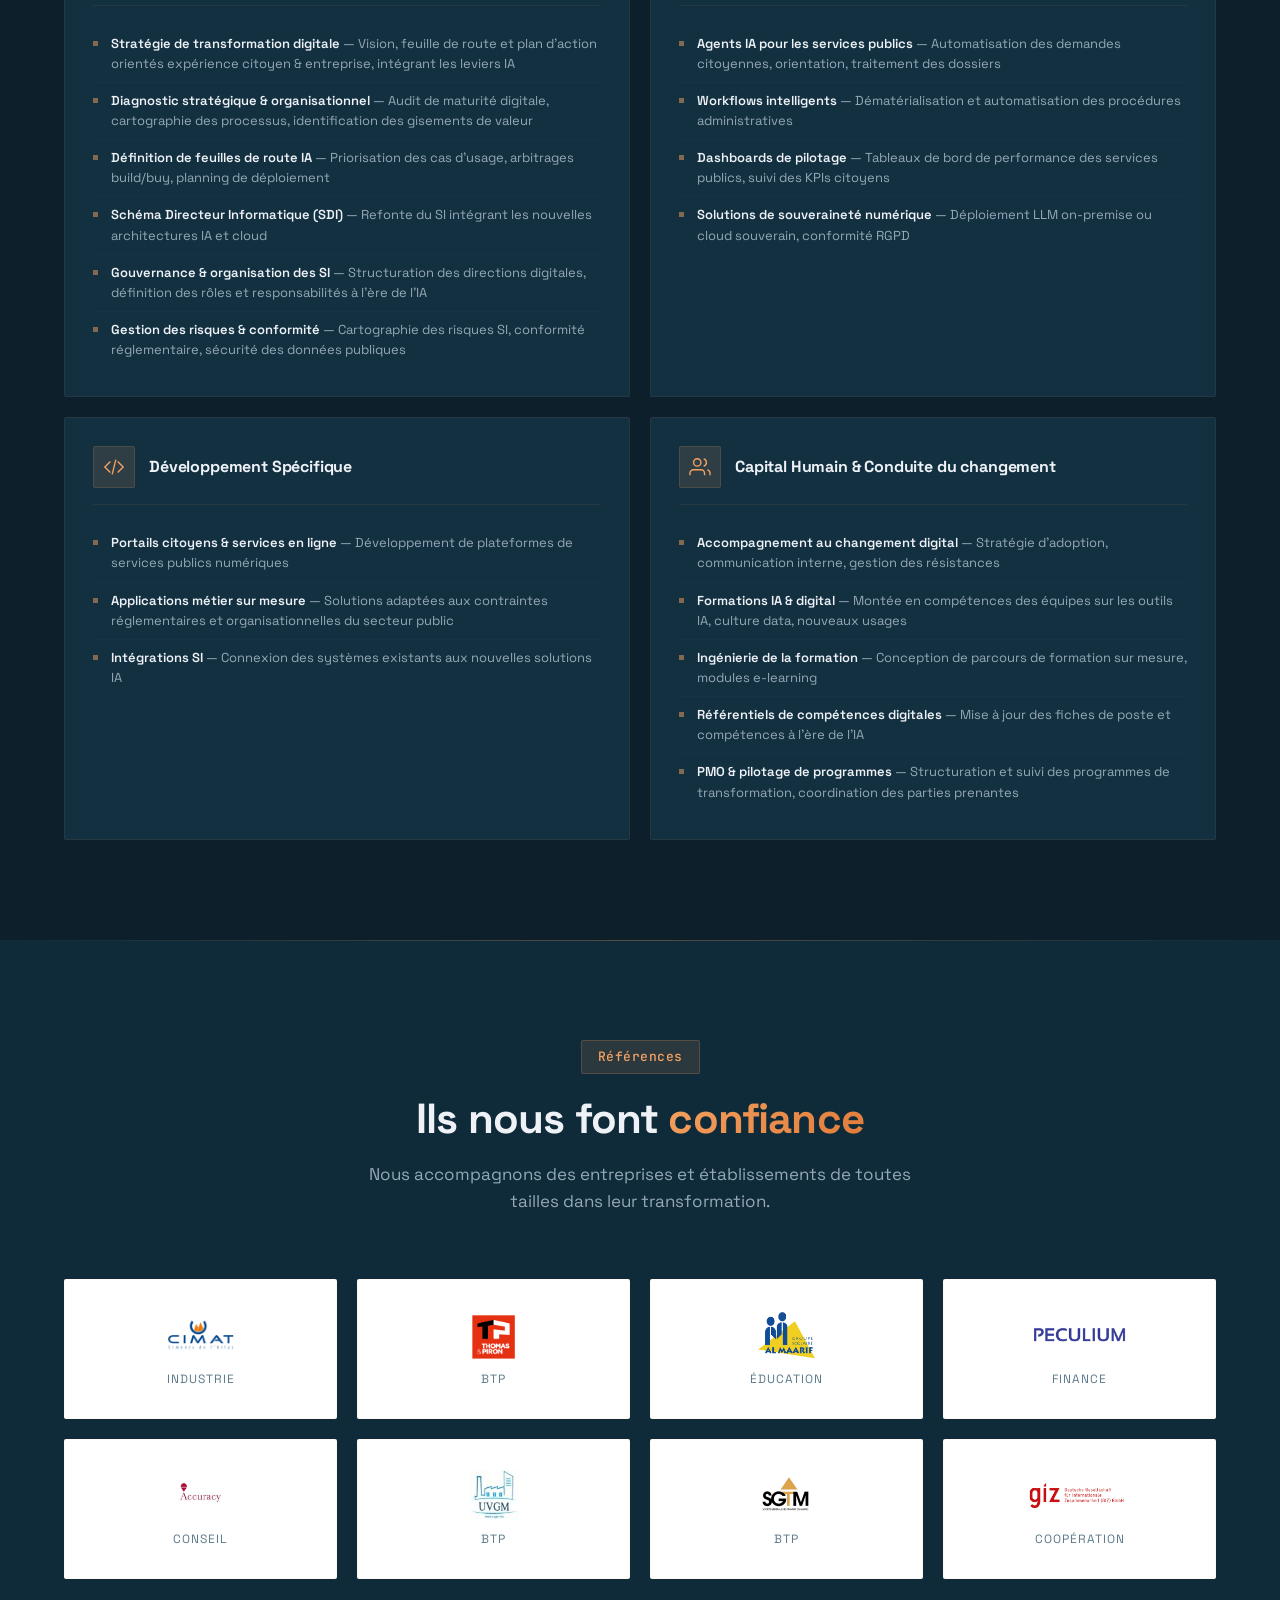
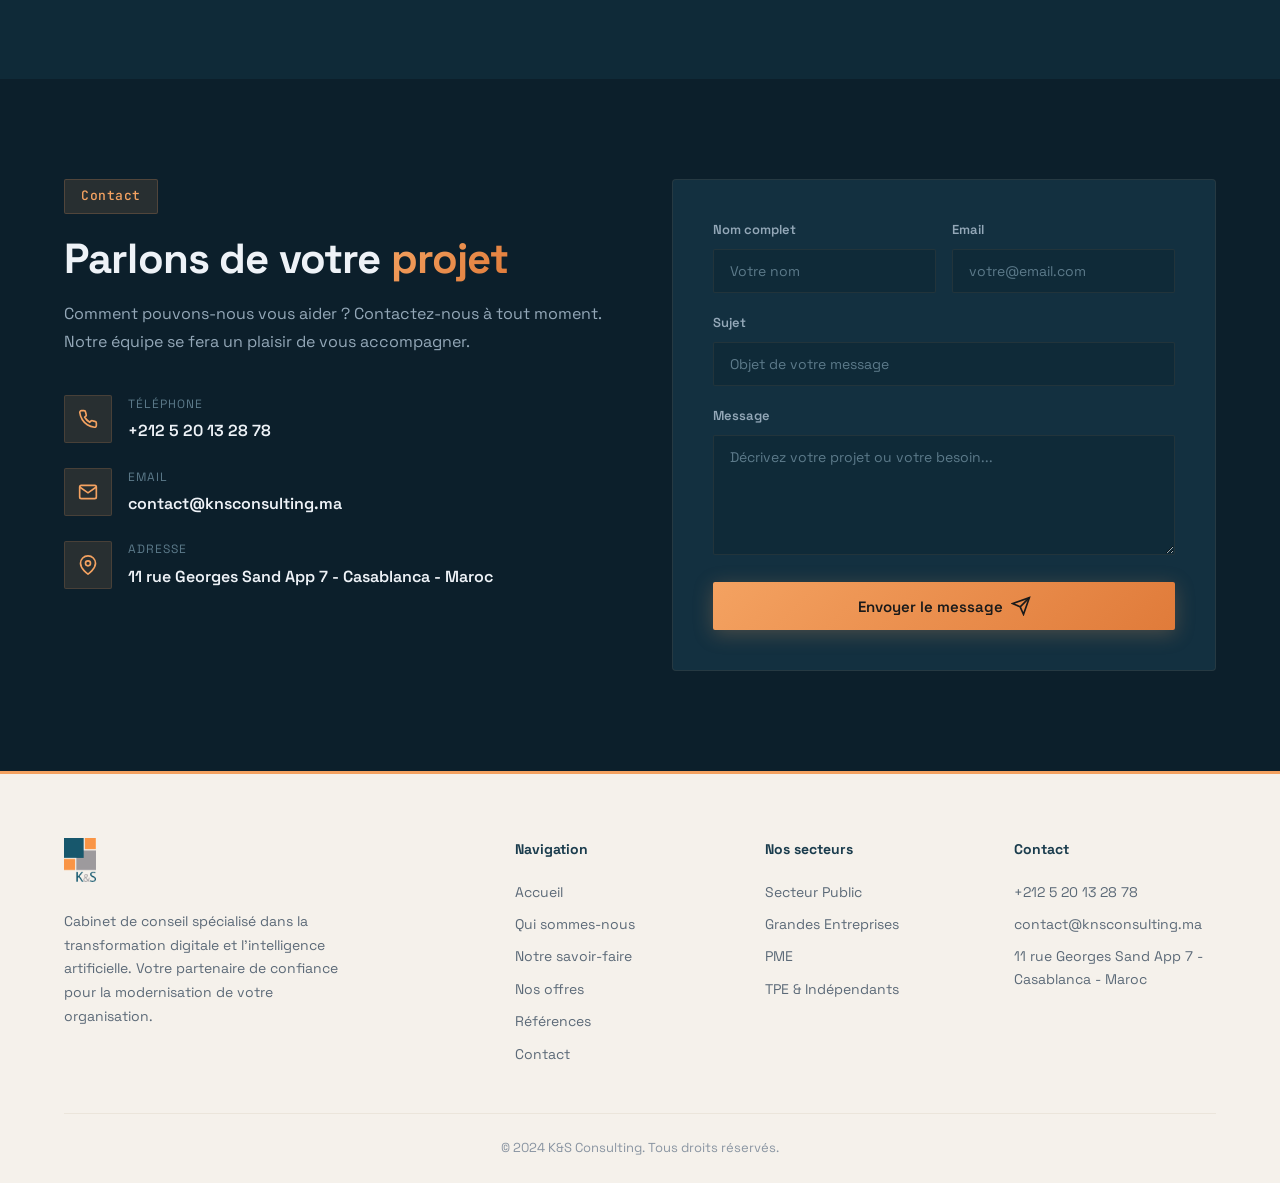
==== commit 5fb4c56a: "Add SGTM and GIZ to references" ====
--- a/index.html
+++ b/index.html
@@ -478,6 +478,14 @@
                     <img src="img/uvgm.jpg" alt="UVGM" class="ref-logo-img">
                     <div class="ref-sector">BTP</div>
                 </div>
+                <div class="ref-card">
+                    <img src="img/sgtm.jpg" alt="SGTM" class="ref-logo-img">
+                    <div class="ref-sector">BTP</div>
+                </div>
+                <div class="ref-card">
+                    <img src="img/giz.jpg" alt="GIZ" class="ref-logo-img">
+                    <div class="ref-sector">Coopération</div>
+                </div>
             </div>
         </div>
     </section>
--- a/css/style.css
+++ b/css/style.css
@@ -868,7 +868,7 @@
 
 .refs-grid {
     display: grid;
-    grid-template-columns: repeat(6, 1fr);
+    grid-template-columns: repeat(4, 1fr);
     gap: 20px;
 }
 
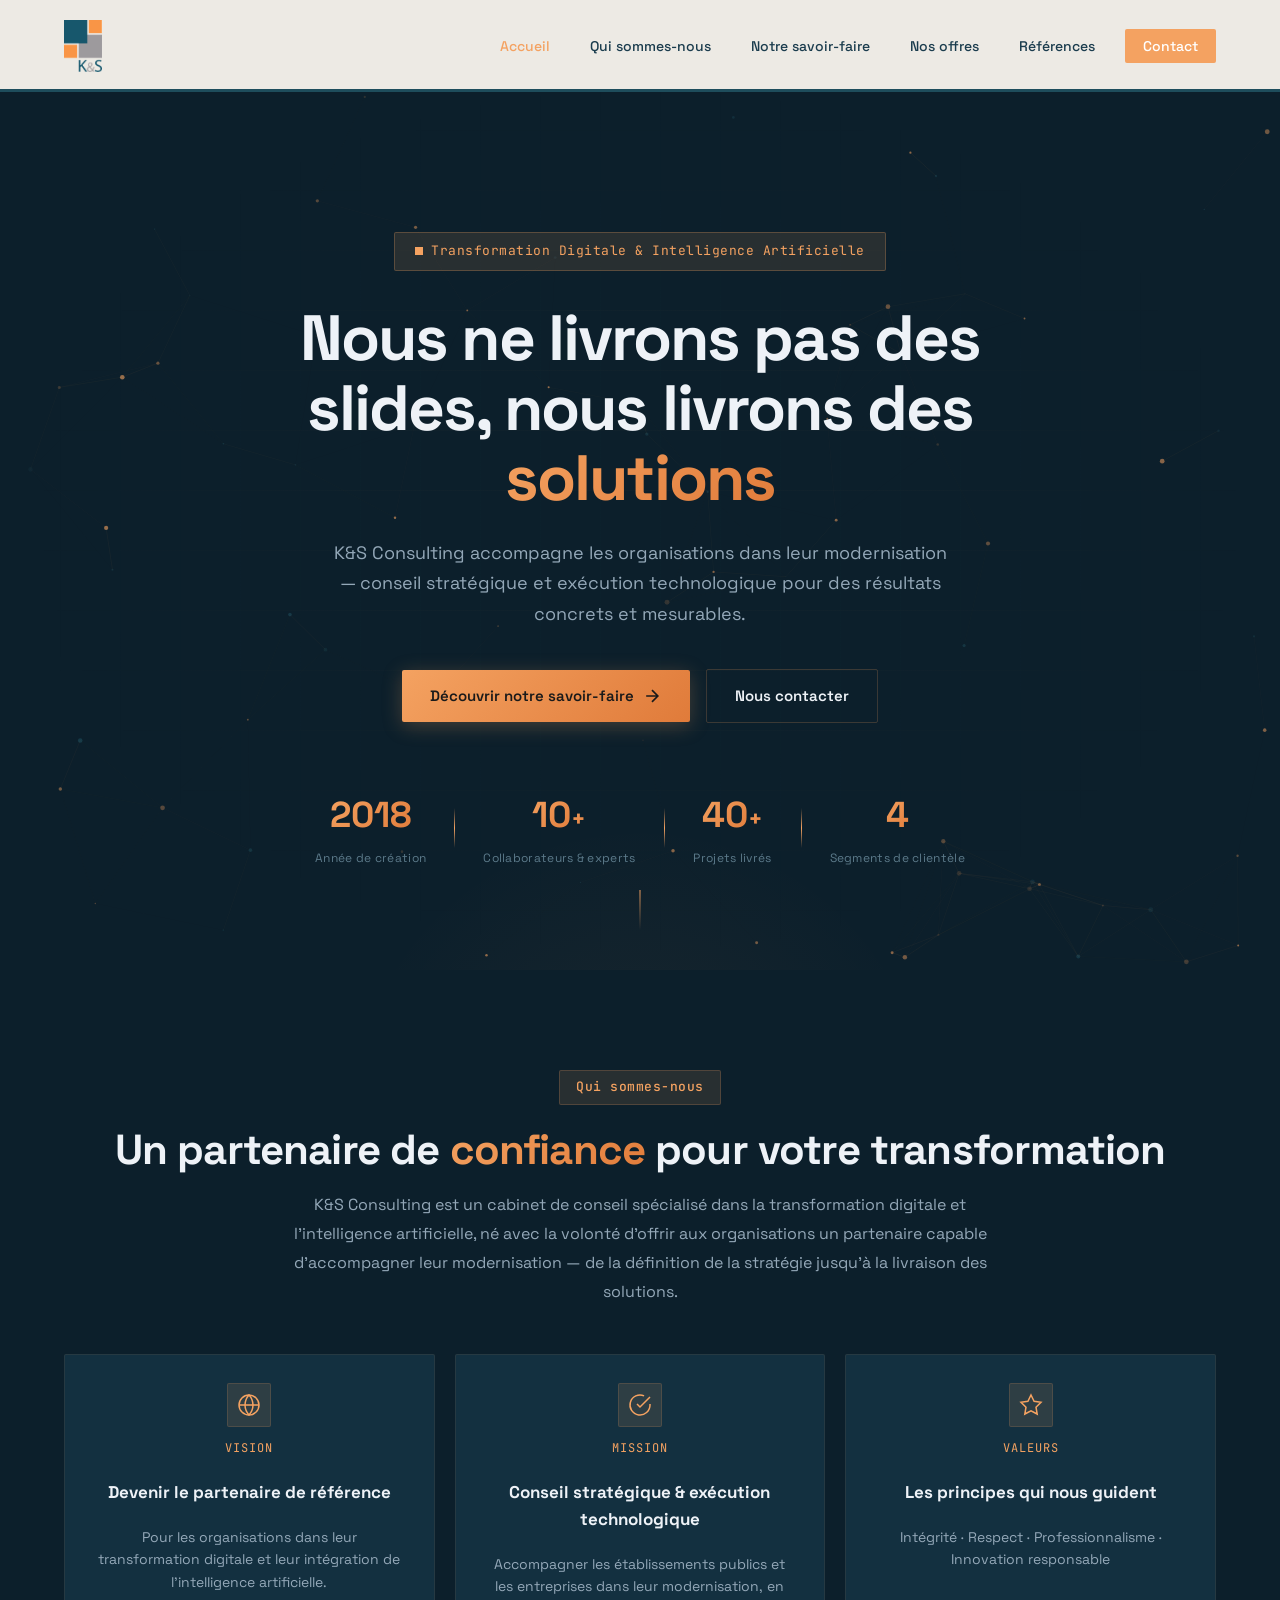
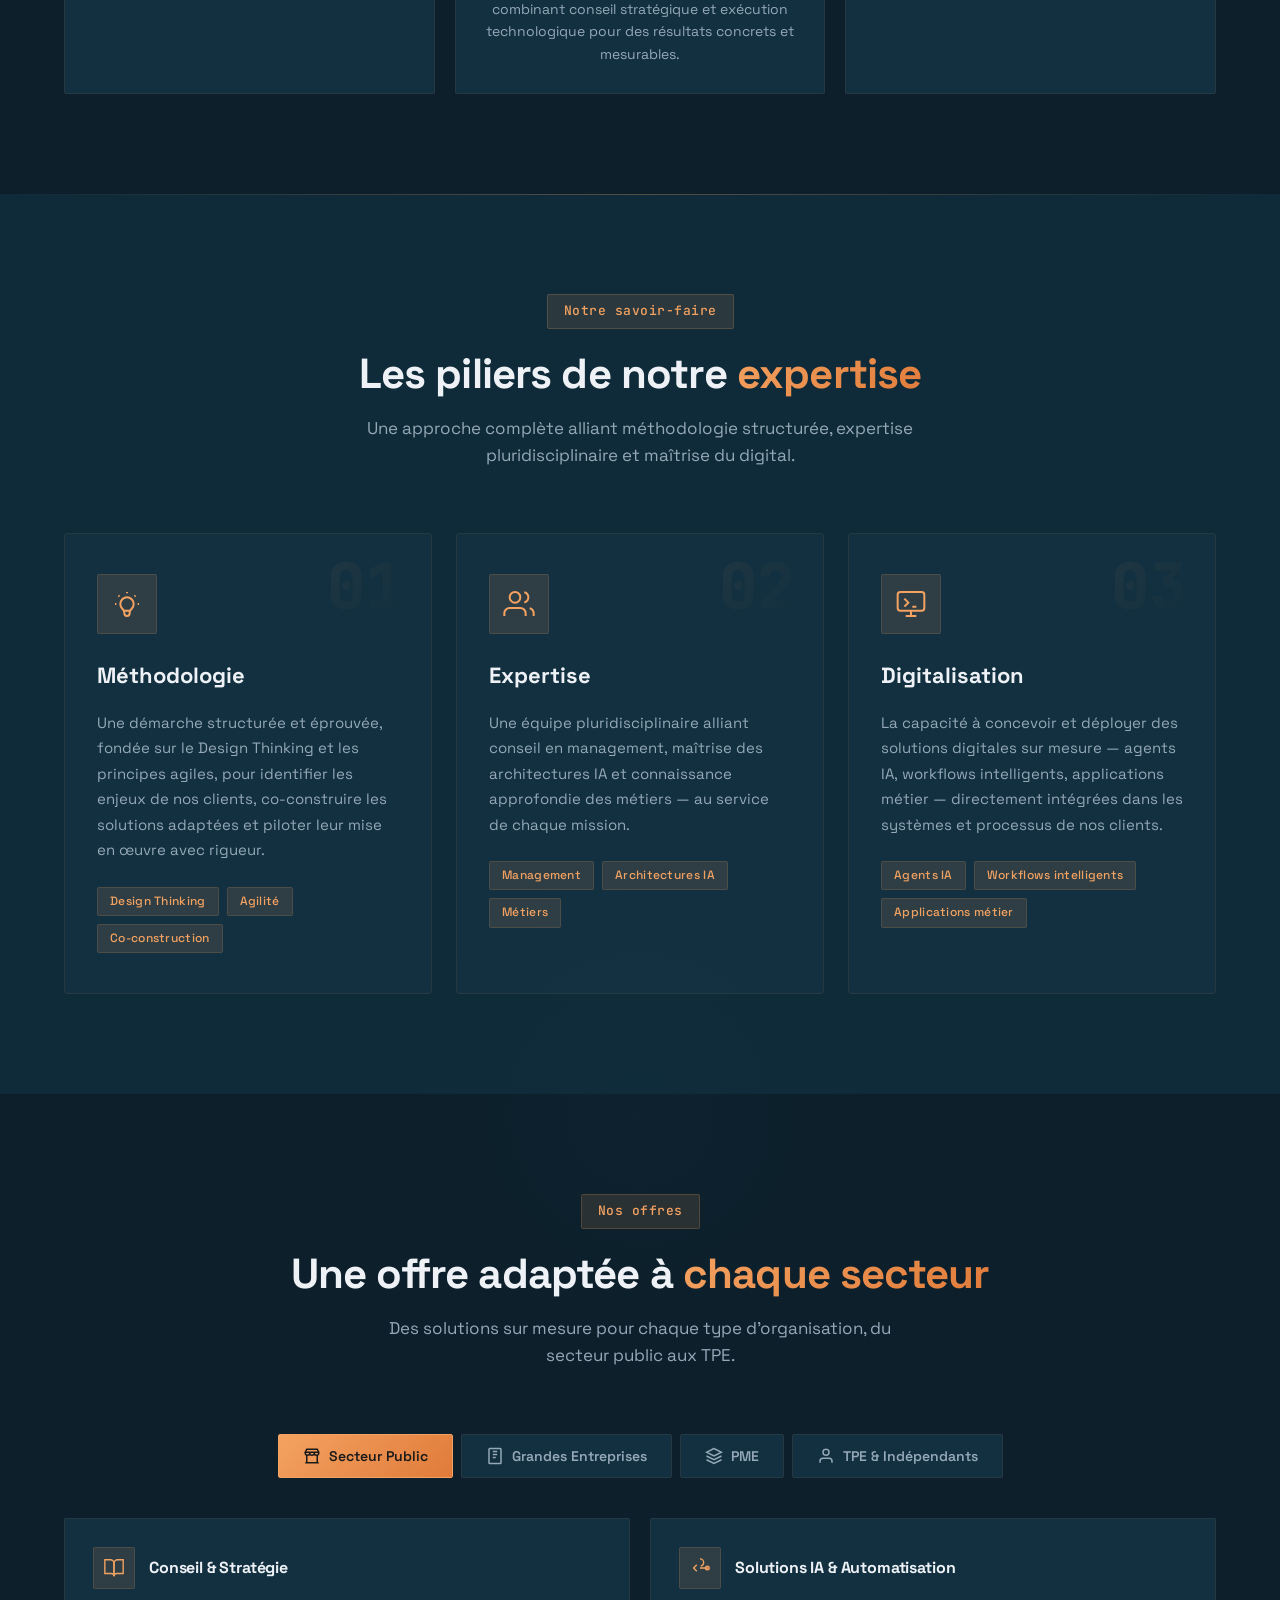
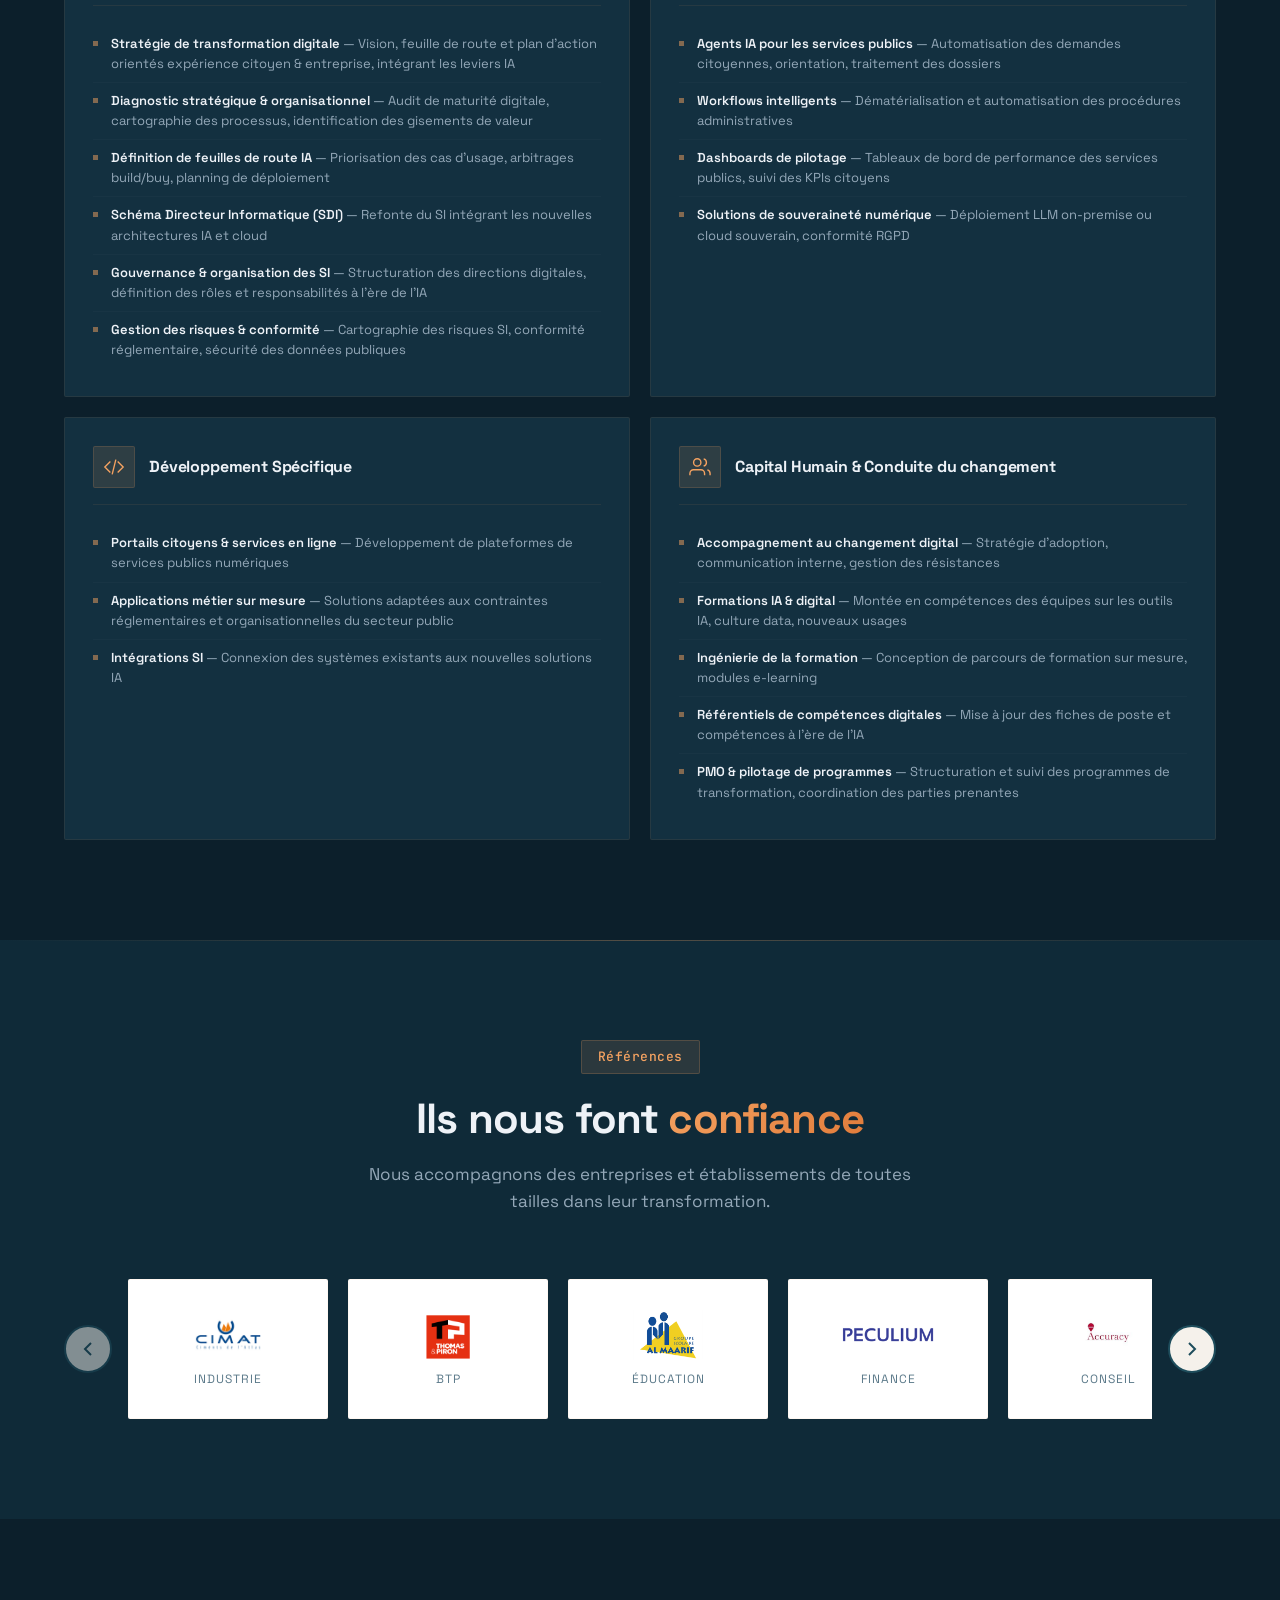
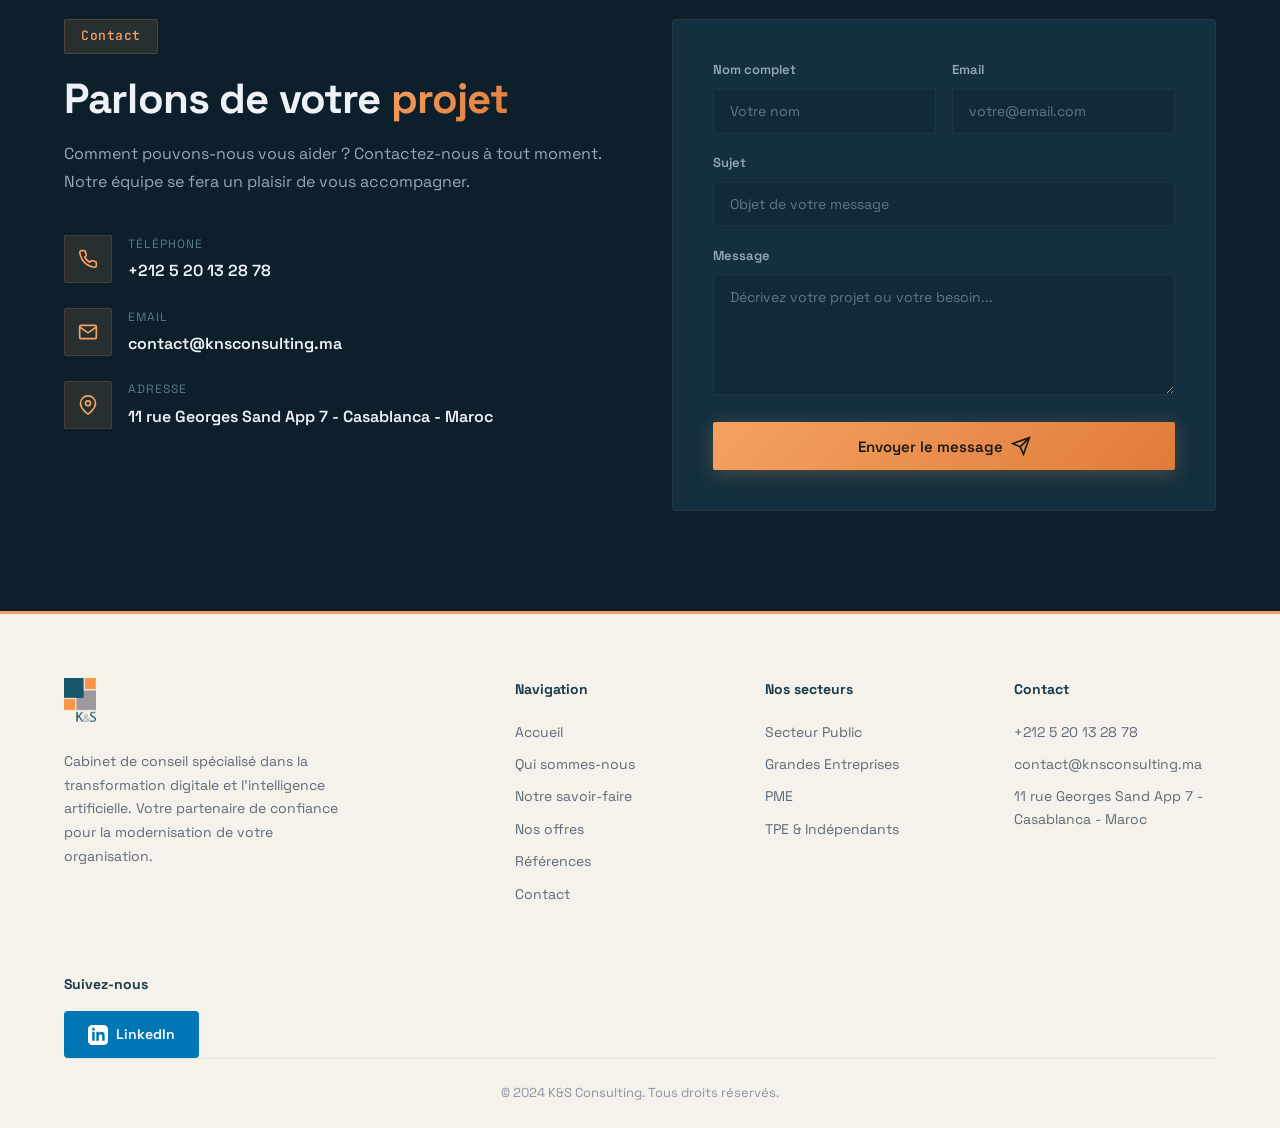
==== commit 0e81306e: "SEO optimization: metadata, Schema.org, carousel refs, LinkedIn button" ====
--- a/index.html
+++ b/index.html
@@ -4,7 +4,39 @@
     <meta charset="UTF-8">
     <meta name="viewport" content="width=device-width, initial-scale=1.0">
     <meta name="description" content="K&S Consulting - Cabinet de conseil spécialisé dans la transformation digitale et l'intelligence artificielle. Accompagnement stratégique et exécution technologique.">
+    <meta name="keywords" content="conseil, transformation digitale, intelligence artificielle, IA, digitalisation, accompagnement stratégique, Maroc, consulting, cabinet conseil">
+    <meta name="author" content="K&S Consulting">
+    <meta name="robots" content="index, follow">
+    <meta name="theme-color" content="#0a0a0a">
+    
+    <!-- Canonical URL -->
+    <link rel="canonical" href="https://www.knsconsulting.ma/">
+    
+    <!-- Open Graph / Facebook -->
+    <meta property="og:type" content="website">
+    <meta property="og:url" content="https://www.knsconsulting.ma/">
+    <meta property="og:title" content="K&S Consulting | Transformation Digitale & Intelligence Artificielle">
+    <meta property="og:description" content="Cabinet de conseil spécialisé dans la transformation digitale et l'intelligence artificielle. Accompagnement stratégique et exécution technologique.">
+    <meta property="og:image" content="https://www.knsconsulting.ma/img/og-image.png">
+    <meta property="og:image:width" content="1200">
+    <meta property="og:image:height" content="630">
+    <meta property="og:locale" content="fr_FR">
+    <meta property="og:site_name" content="K&S Consulting">
+    
+    <!-- Twitter Card -->
+    <meta name="twitter:card" content="summary_large_image">
+    <meta name="twitter:url" content="https://www.knsconsulting.ma/">
+    <meta name="twitter:title" content="K&S Consulting | Transformation Digitale & Intelligence Artificielle">
+    <meta name="twitter:description" content="Cabinet de conseil spécialisé dans la transformation digitale et l'intelligence artificielle. Accompagnement stratégique et exécution technologique.">
+    <meta name="twitter:image" content="https://www.knsconsulting.ma/img/og-image.png">
+    
+    <!-- Favicons -->
+    <link rel="icon" type="image/png" href="img/favicon.png">
+    <link rel="apple-touch-icon" href="img/apple-touch-icon.png">
+    
     <title>K&S Consulting | Transformation Digitale & Intelligence Artificielle</title>
+    
+    <!-- Preconnect -->
     <link rel="preconnect" href="https://fonts.googleapis.com">
     <link rel="preconnect" href="https://fonts.gstatic.com" crossorigin>
     <link href="https://fonts.googleapis.com/css2?family=Space+Grotesk:wght@300;400;500;600;700&family=JetBrains+Mono:wght@400;500&display=swap" rel="stylesheet">
@@ -42,7 +74,7 @@
                 Transformation Digitale & Intelligence Artificielle
             </div>
             <h1 class="hero-title">
-                De la <span class="text-gradient">stratégie</span> jusqu'à la <span class="text-gradient">livraison</span> des solutions
+                Nous ne livrons pas des slides, nous livrons des <span class="text-gradient">solutions</span>
             </h1>
             <p class="hero-subtitle">
                 K&S Consulting accompagne les organisations dans leur modernisation — conseil stratégique et exécution technologique pour des résultats concrets et mesurables.
@@ -453,39 +485,49 @@
                 <h2 class="section-title">Ils nous font <span class="text-gradient">confiance</span></h2>
                 <p class="section-desc">Nous accompagnons des entreprises et établissements de toutes tailles dans leur transformation.</p>
             </div>
-            <div class="refs-grid reveal-up">
-                <div class="ref-card">
-                    <img src="img/cimat.png" alt="CIMAT" class="ref-logo-img">
-                    <div class="ref-sector">Industrie</div>
-                </div>
-                <div class="ref-card">
-                    <img src="img/tomas-piron.png" alt="Tomas & Piron" class="ref-logo-img">
-                    <div class="ref-sector">BTP</div>
-                </div>
-                <div class="ref-card">
-                    <img src="img/gs-al-maarif.png" alt="GS AL Maarif" class="ref-logo-img">
-                    <div class="ref-sector">Éducation</div>
-                </div>
-                <div class="ref-card">
-                    <img src="img/peculium.png" alt="Peculium" class="ref-logo-img">
-                    <div class="ref-sector">Finance</div>
-                </div>
-                <div class="ref-card">
-                    <img src="img/accuracy.jpg" alt="Accuracy" class="ref-logo-img">
-                    <div class="ref-sector">Conseil</div>
-                </div>
-                <div class="ref-card">
-                    <img src="img/uvgm.jpg" alt="UVGM" class="ref-logo-img">
-                    <div class="ref-sector">BTP</div>
-                </div>
-                <div class="ref-card">
-                    <img src="img/sgtm.jpg" alt="SGTM" class="ref-logo-img">
-                    <div class="ref-sector">BTP</div>
-                </div>
-                <div class="ref-card">
-                    <img src="img/giz.jpg" alt="GIZ" class="ref-logo-img">
-                    <div class="ref-sector">Coopération</div>
-                </div>
+            <div class="refs-carousel reveal-up">
+                <button class="carousel-btn carousel-prev" aria-label="Précédent">
+                    <svg width="24" height="24" viewBox="0 0 24 24" fill="none" stroke="currentColor" stroke-width="2"><path d="M15 18l-6-6 6-6"/></svg>
+                </button>
+                <div class="refs-wrapper">
+                    <div class="refs-track">
+                        <div class="ref-card">
+                            <img src="img/cimat.png" alt="Logo CIMAT" class="ref-logo-img" loading="lazy" width="150" height="60">
+                            <div class="ref-sector">Industrie</div>
+                        </div>
+                        <div class="ref-card">
+                            <img src="img/tomas-piron.png" alt="Logo Tomas & Piron" class="ref-logo-img" loading="lazy" width="150" height="60">
+                            <div class="ref-sector">BTP</div>
+                        </div>
+                        <div class="ref-card">
+                            <img src="img/gs-al-maarif.png" alt="Logo GS AL Maarif" class="ref-logo-img" loading="lazy" width="150" height="60">
+                            <div class="ref-sector">Éducation</div>
+                        </div>
+                        <div class="ref-card">
+                            <img src="img/peculium.png" alt="Logo Peculium" class="ref-logo-img" loading="lazy" width="150" height="60">
+                            <div class="ref-sector">Finance</div>
+                        </div>
+                        <div class="ref-card">
+                            <img src="img/accuracy.jpg" alt="Logo Accuracy" class="ref-logo-img" loading="lazy" width="150" height="60">
+                            <div class="ref-sector">Conseil</div>
+                        </div>
+                        <div class="ref-card">
+                            <img src="img/uvgm.jpg" alt="Logo UVGM" class="ref-logo-img" loading="lazy" width="150" height="60">
+                            <div class="ref-sector">BTP</div>
+                        </div>
+                        <div class="ref-card">
+                            <img src="img/sgtm.jpg" alt="Logo SGTM" class="ref-logo-img" loading="lazy" width="150" height="60">
+                            <div class="ref-sector">BTP</div>
+                        </div>
+                        <div class="ref-card">
+                            <img src="img/giz.jpg" alt="Logo GIZ" class="ref-logo-img" loading="lazy" width="150" height="60">
+                            <div class="ref-sector">Coopération</div>
+                        </div>
+                    </div>
+                </div>
+                <button class="carousel-btn carousel-next" aria-label="Suivant">
+                    <svg width="24" height="24" viewBox="0 0 24 24" fill="none" stroke="currentColor" stroke-width="2"><path d="M9 18l6-6-6-6"/></svg>
+                </button>
             </div>
         </div>
     </section>
@@ -593,11 +635,60 @@
                     </ul>
                 </div>
             </div>
+            <div class="footer-social">
+                <h4>Suivez-nous</h4>
+                <a href="https://www.linkedin.com/company/knsconsulting/" target="_blank" rel="noopener noreferrer" class="btn btn-linkedin">
+                    <svg width="20" height="20" viewBox="0 0 24 24" fill="currentColor"><path d="M19 0h-14c-2.761 0-5 2.239-5 5v14c0 2.761 2.239 5 5 5h14c2.762 0 5-2.239 5-5v-14c0-2.761-2.238-5-5-5zm-11 19h-3v-11h3v11zm-1.5-12.268c-.966 0-1.75-.79-1.75-1.764s.784-1.764 1.75-1.764 1.75.79 1.75 1.764-.783 1.764-1.75 1.764zm13.5 12.268h-3v-5.604c0-3.368-4-3.113-4 0v5.604h-3v-11h3v1.765c1.396-2.586 7-2.777 7 2.476v6.759z"/></svg>
+                    LinkedIn
+                </a>
+            </div>
             <div class="footer-bottom">
                 <p>&copy; 2024 K&S Consulting. Tous droits réservés.</p>
             </div>
         </div>
     </footer>
+
+    <script type="application/ld+json">
+    {
+        "@context": "https://schema.org",
+        "@type": "ProfessionalService",
+        "name": "K\u0026S Consulting",
+        "image": "https://www.knsconsulting.ma/img/logo.png",
+        "description": "Cabinet de conseil spécialisé dans la transformation digitale et l'intelligence artificielle. Accompagnement stratégique et exécution technologique.",
+        "url": "https://www.knsconsulting.ma",
+        "telephone": "+212520132878",
+        "email": "contact@knsconsulting.ma",
+        "address": {
+            "@type": "PostalAddress",
+            "streetAddress": "11 rue Georges Sand App 7",
+            "addressLocality": "Casablanca",
+            "addressCountry": "MA"
+        },
+        "geo": {
+            "@type": "GeoCoordinates",
+            "latitude": "33.5731",
+            "longitude": "-7.5898"
+        },
+        "foundingDate": "2018",
+        "priceRange": "$$",
+        "openingHoursSpecification": {
+            "@type": "OpeningHoursSpecification",
+            "dayOfWeek": ["Monday", "Tuesday", "Wednesday", "Thursday", "Friday"],
+            "opens": "09:00",
+            "closes": "18:00"
+        },
+        "sameAs": [
+            "https://www.linkedin.com/company/knsconsulting/"
+        ],
+        "serviceType": [
+            "Conseil en transformation digitale",
+            "Conseil en intelligence artificielle",
+            "Accompagnement stratégique",
+            "Digitalisation",
+            "Conseil technologique"
+        ]
+    }
+    </script>
 
     <script src="js/main.js"></script>
 </body>
--- a/css/style.css
+++ b/css/style.css
@@ -866,10 +866,27 @@
     opacity: 0.3;
 }
 
-.refs-grid {
-    display: grid;
-    grid-template-columns: repeat(4, 1fr);
+.refs-carousel {
+    display: flex;
+    align-items: center;
+    gap: 16px;
+    overflow: hidden;
+    position: relative;
+}
+
+.refs-wrapper {
+    flex: 1;
+    overflow: hidden;
+    max-width: calc(100% - 120px);
+    display: flex;
+    align-items: center;
+}
+
+.refs-track {
+    display: flex;
     gap: 20px;
+    transition: transform 0.4s ease;
+    flex-wrap: nowrap;
 }
 
 .ref-card {
@@ -884,6 +901,8 @@
     align-items: center;
     justify-content: center;
     min-height: 140px;
+    min-width: 200px;
+    flex-shrink: 0;
 }
 
 .ref-card:hover {
@@ -911,6 +930,32 @@
     color: var(--text-muted);
     text-transform: uppercase;
     letter-spacing: 1px;
+}
+
+.carousel-btn {
+    display: flex;
+    align-items: center;
+    justify-content: center;
+    width: 48px;
+    height: 48px;
+    border-radius: 50%;
+    background: var(--bg-light);
+    border: 2px solid var(--accent-2);
+    color: var(--accent-2);
+    cursor: pointer;
+    transition: var(--transition);
+    flex-shrink: 0;
+}
+
+.carousel-btn:hover {
+    background: var(--accent);
+    border-color: var(--accent);
+    color: white;
+}
+
+.carousel-btn:disabled {
+    opacity: 0.5;
+    cursor: not-allowed;
 }
 
 /* ─── Contact ─── */
@@ -1089,6 +1134,60 @@
 .footer-bottom p {
     font-size: 13px;
     color: #8a95a2;
+}
+
+/* ─── Social Links ─── */
+.footer-social {
+    margin-top: 20px;
+}
+
+.footer-social h4 {
+    font-size: 14px;
+    font-weight: 700;
+    margin-bottom: 16px;
+    color: var(--text-dark);
+}
+
+.social-links {
+    display: flex;
+    gap: 16px;
+}
+
+.social-links a {
+    display: flex;
+    align-items: center;
+    justify-content: center;
+    width: 44px;
+    height: 44px;
+    border-radius: 50%;
+    background: var(--bg-light-alt);
+    color: var(--text-dark);
+    transition: var(--transition);
+}
+
+.social-links a:hover {
+    background: var(--accent);
+    color: white;
+    transform: translateY(-3px);
+}
+
+.btn-linkedin {
+    display: inline-flex;
+    align-items: center;
+    gap: 8px;
+    padding: 12px 24px;
+    background: #0077b5;
+    color: white;
+    font-weight: 600;
+    font-size: 14px;
+    border-radius: var(--radius-lg);
+    transition: var(--transition);
+}
+
+.btn-linkedin:hover {
+    background: #006097;
+    transform: translateY(-2px);
+    box-shadow: 0 4px 12px rgba(0, 119, 181, 0.3);
 }
 
 /* ─── Animations ─── */
@@ -1165,10 +1264,6 @@
     .footer-grid {
         grid-template-columns: 1fr 1fr;
         gap: 32px;
-    }
-
-    .refs-grid {
-        grid-template-columns: repeat(3, 1fr);
     }
 }
 
@@ -1239,8 +1334,17 @@
         grid-template-columns: 1fr;
     }
 
-    .refs-grid {
-        grid-template-columns: repeat(2, 1fr);
+    .refs-wrapper {
+        max-width: calc(100% - 96px);
+    }
+
+    .refs-carousel {
+        gap: 8px;
+    }
+
+    .carousel-btn {
+        width: 36px;
+        height: 36px;
     }
 
     .footer-grid {
@@ -1293,8 +1397,21 @@
         justify-content: center;
     }
 
-    .refs-grid {
-        grid-template-columns: 1fr;
+    .refs-wrapper {
+        max-width: calc(100% - 80px);
+    }
+
+    .refs-carousel {
+        gap: 6px;
+    }
+
+    .refs-track {
+        gap: 12px;
+    }
+
+    .ref-card {
+        min-width: 160px;
+        padding: 16px 12px;
     }
 
     .stat-number {
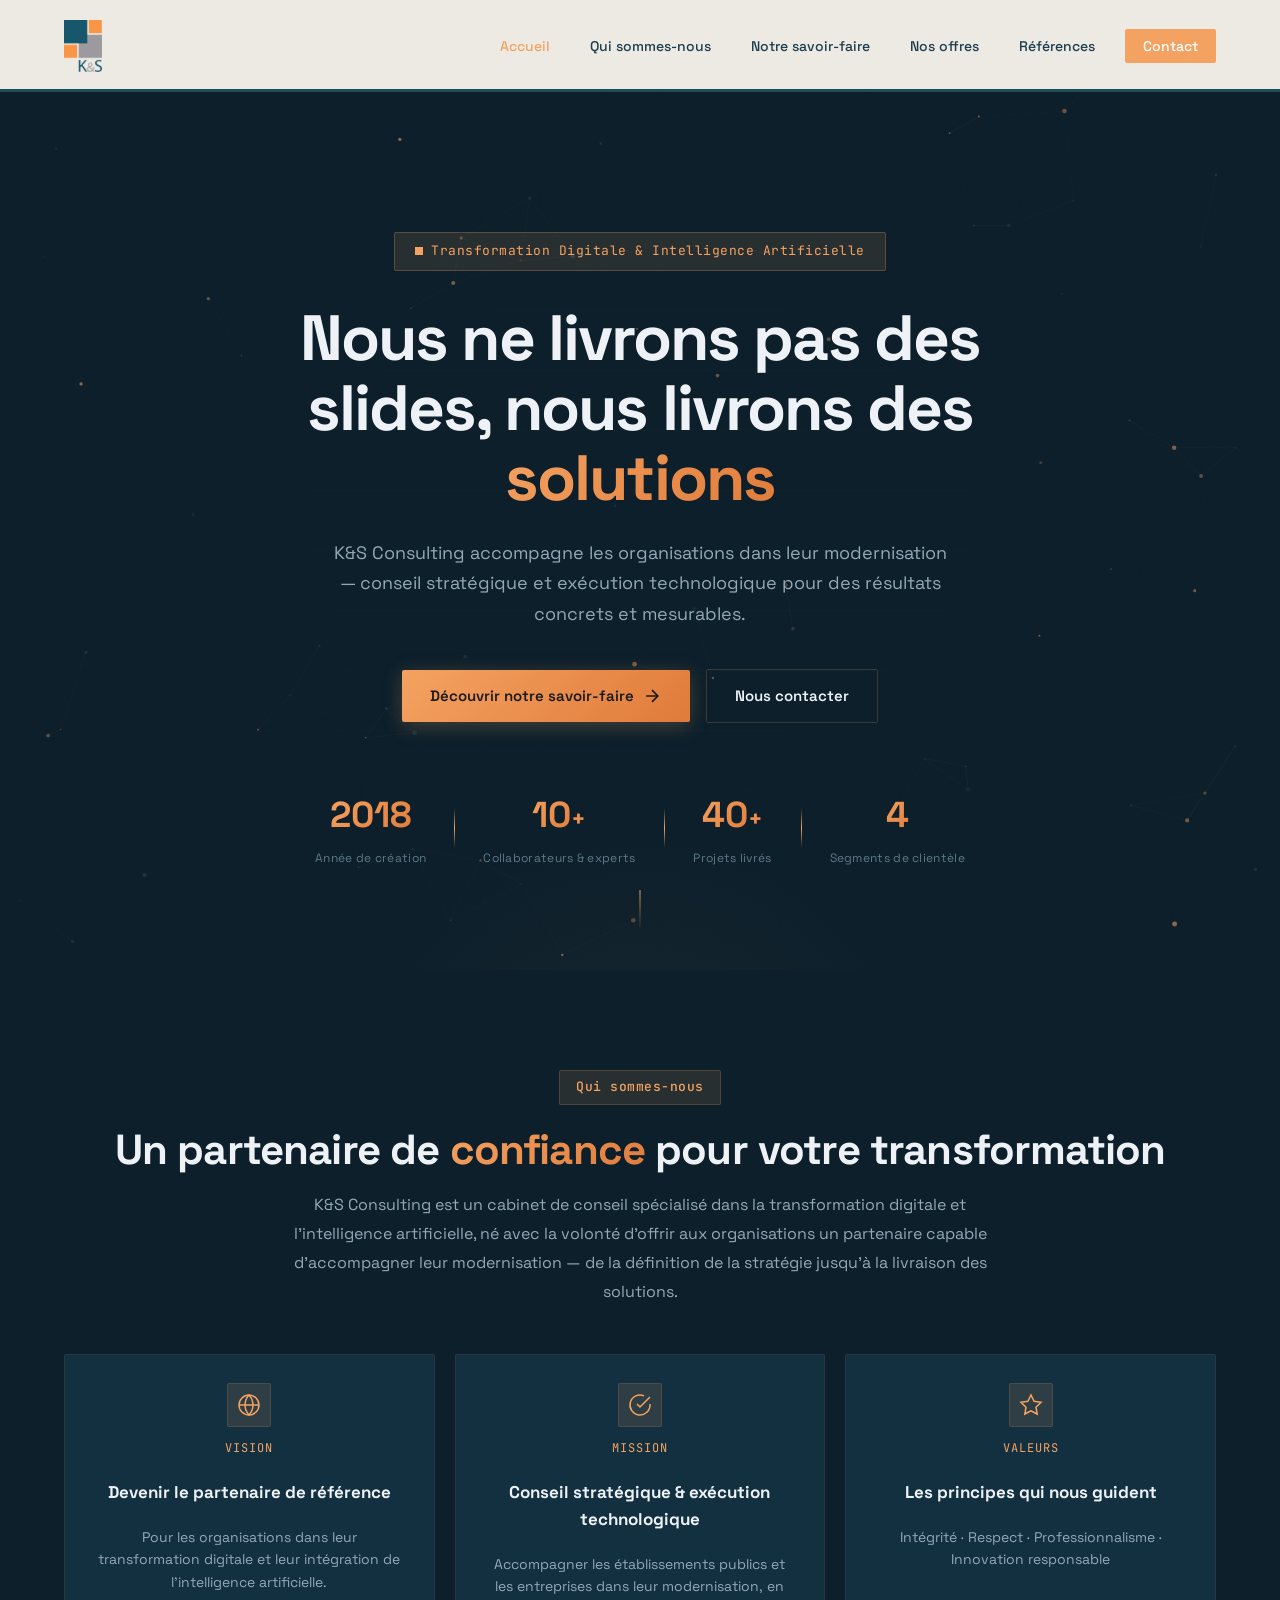
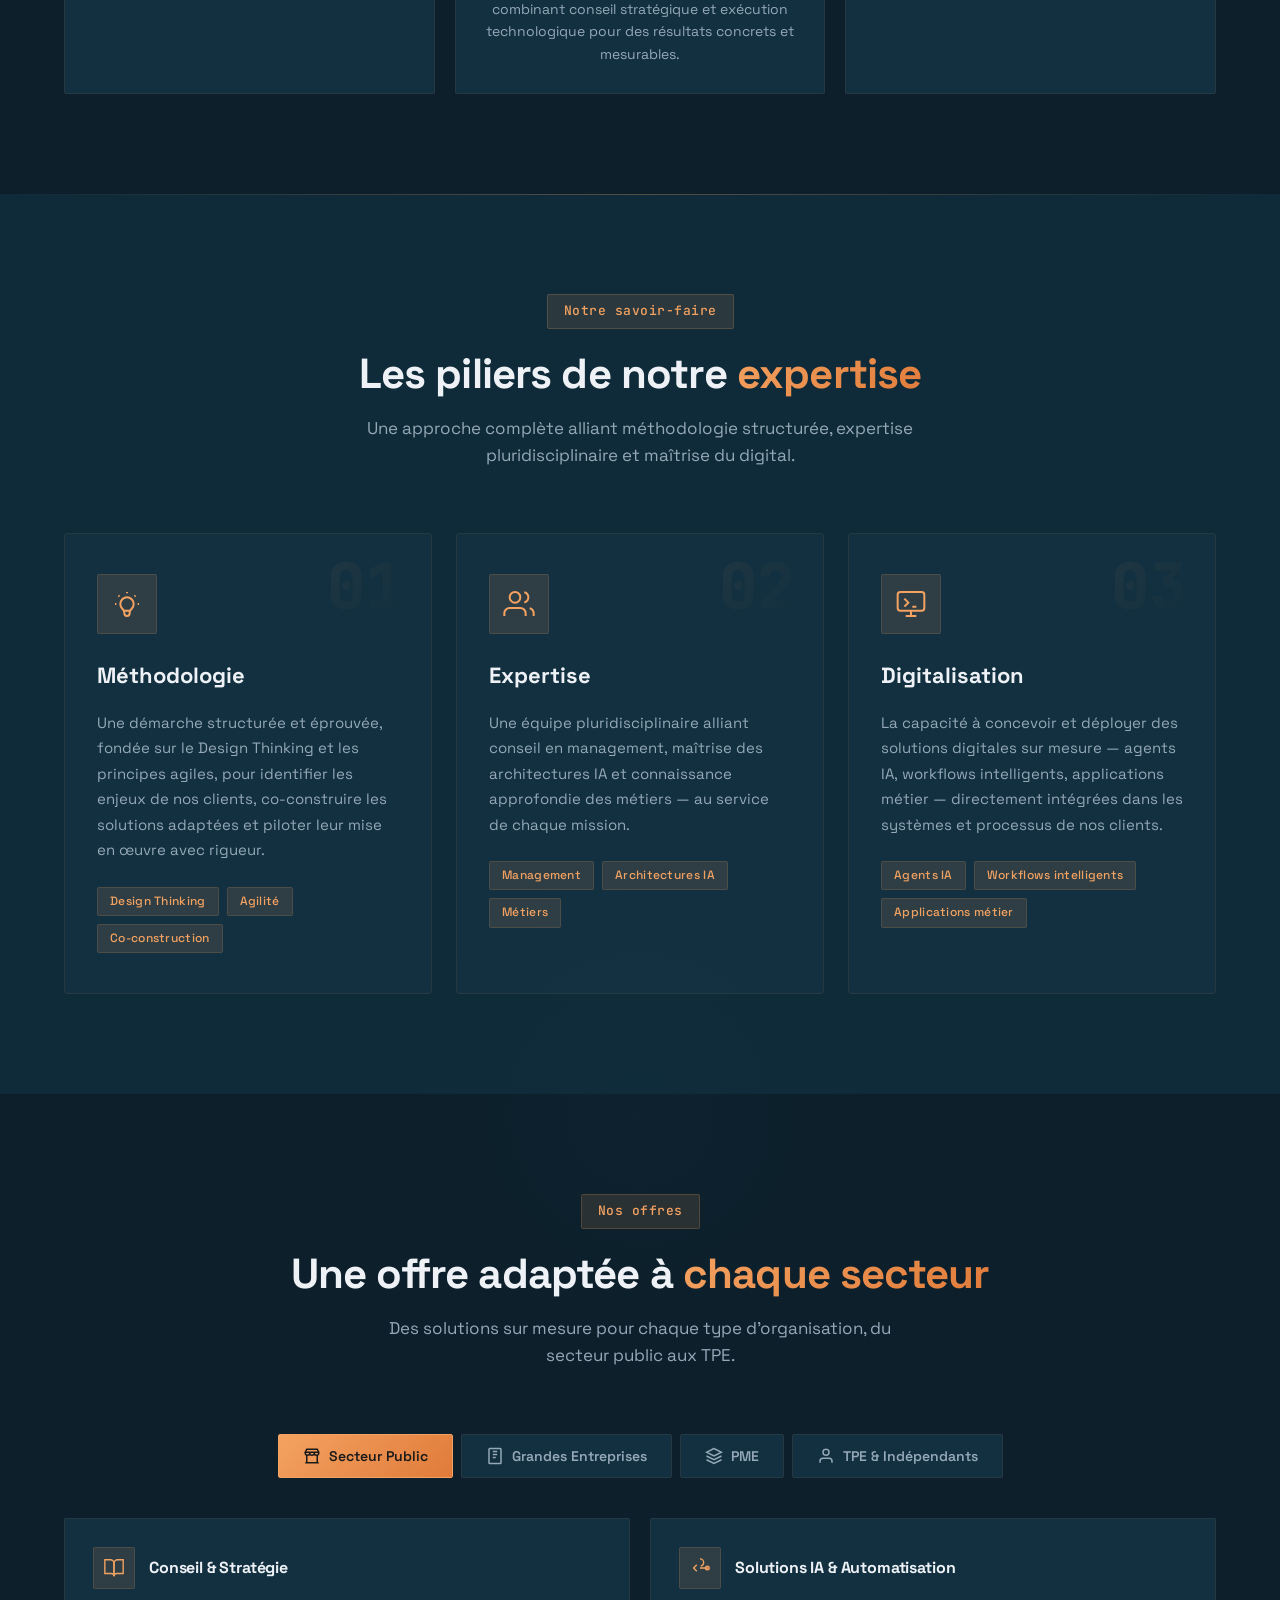
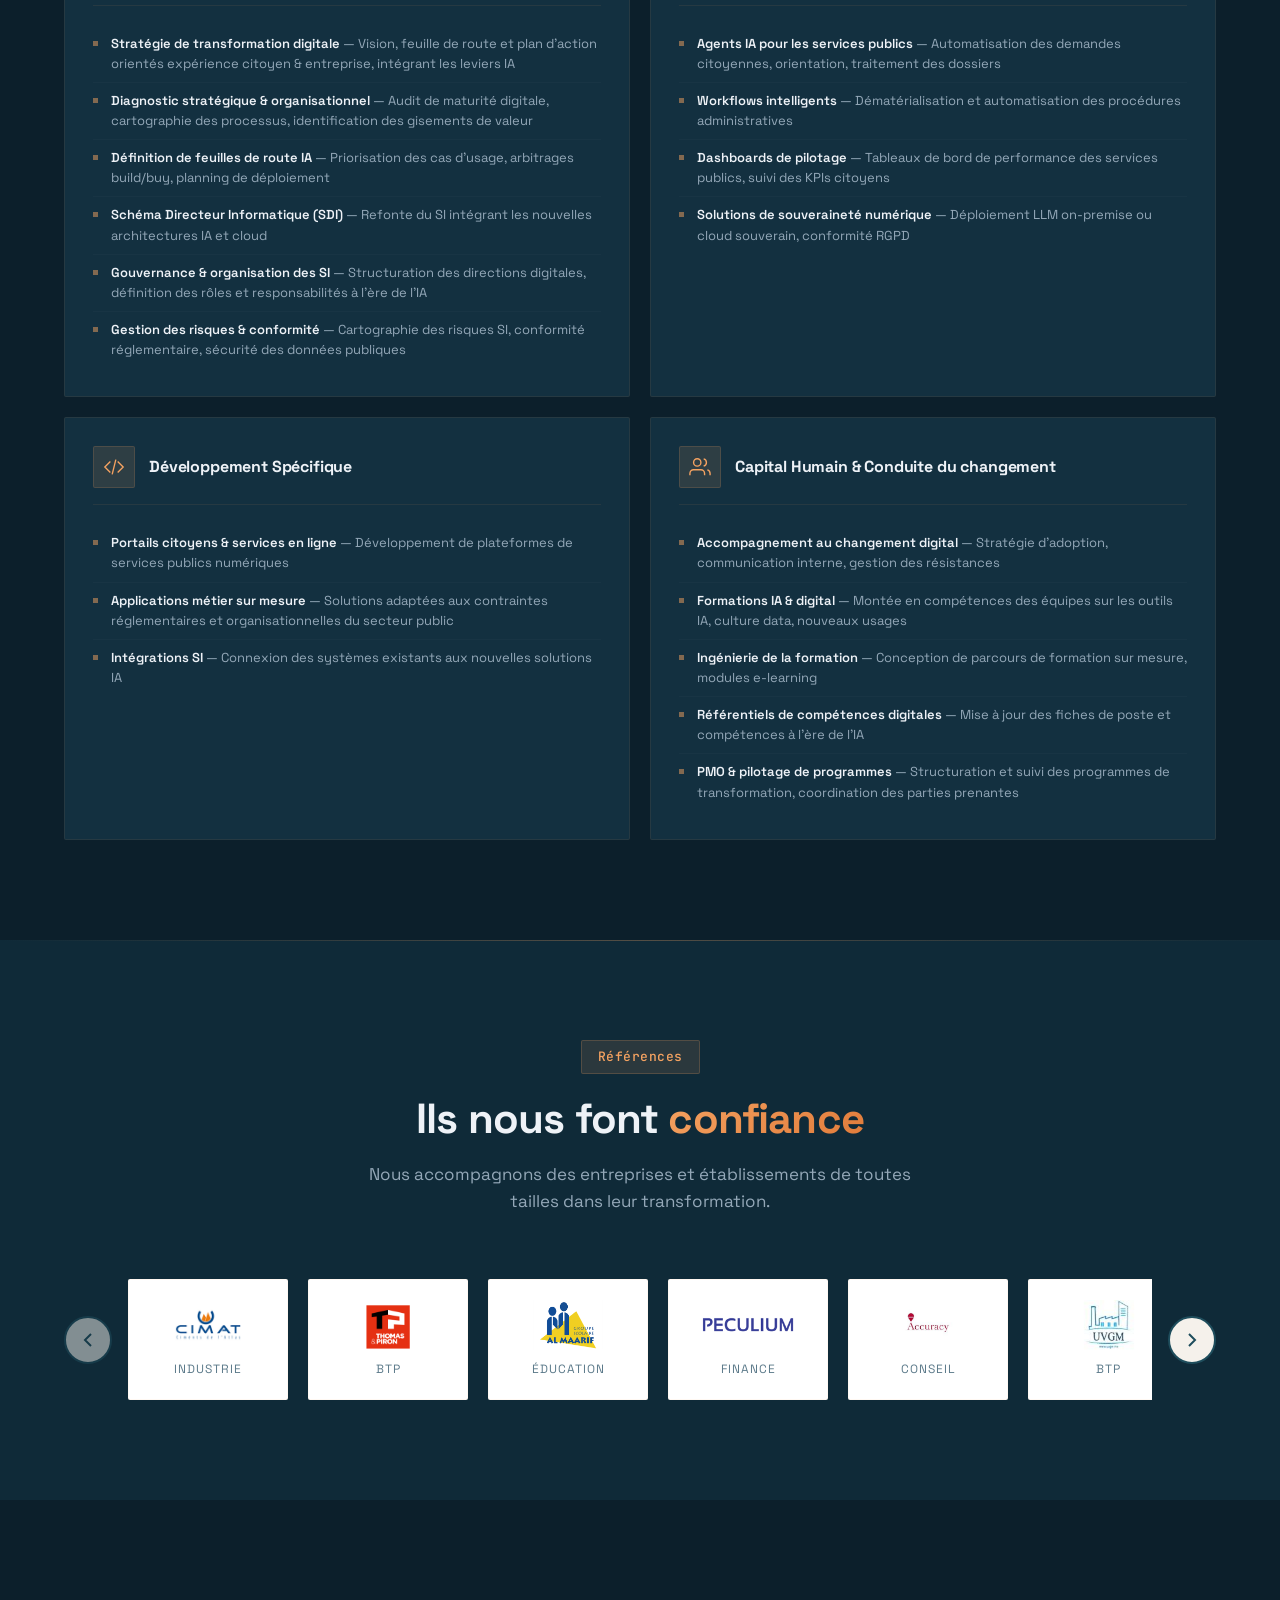
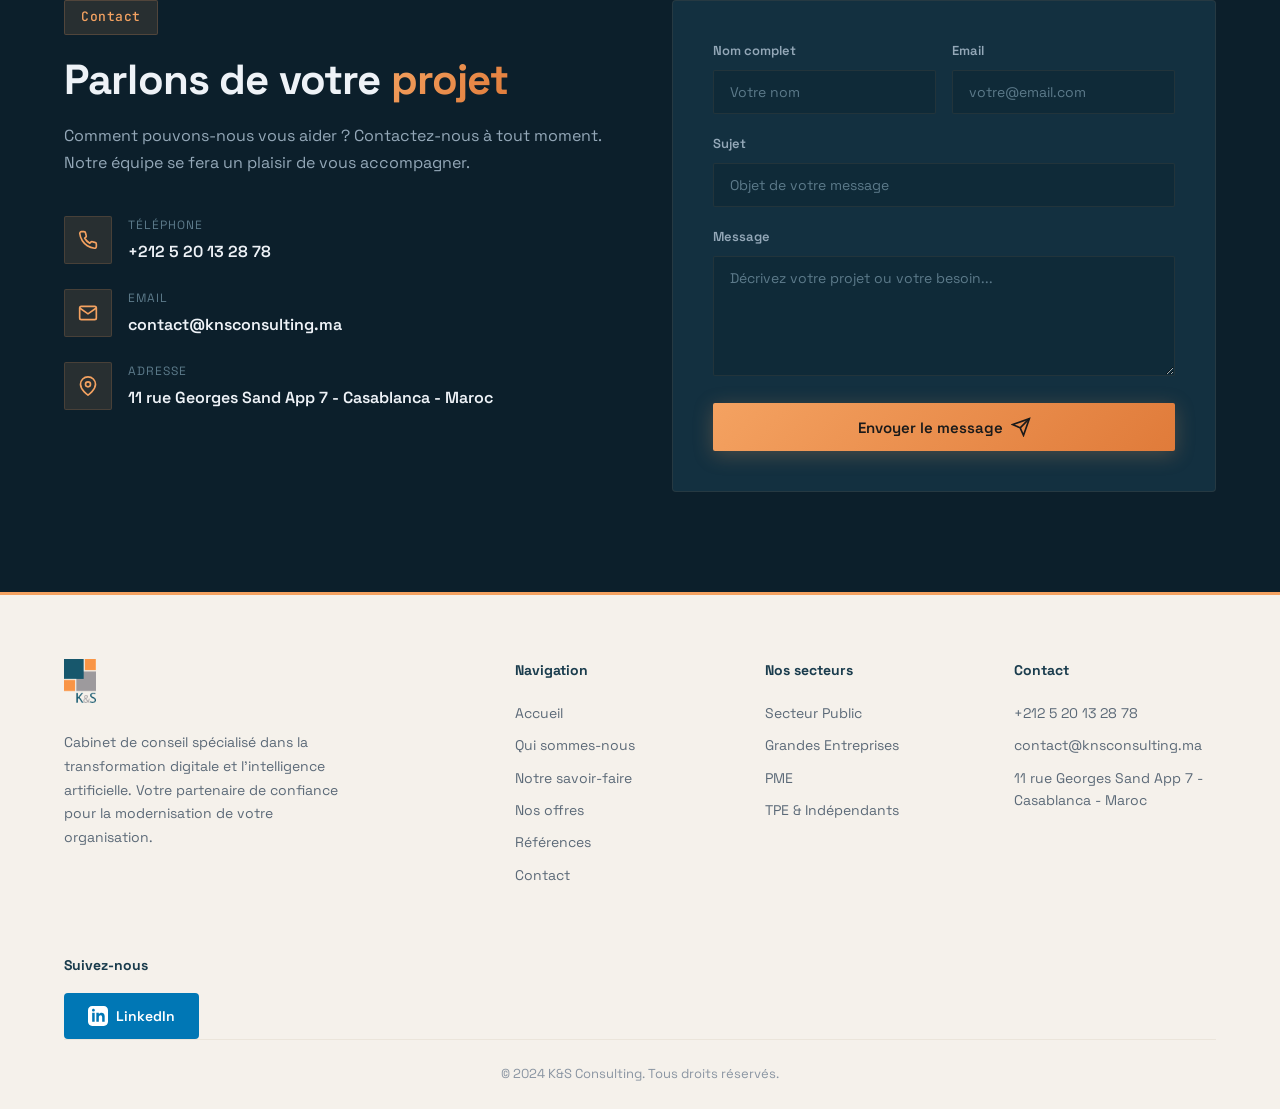
==== commit fcaf98ef: "force cache refresh for CSS" ====
--- a/index.html
+++ b/index.html
@@ -40,7 +40,7 @@
     <link rel="preconnect" href="https://fonts.googleapis.com">
     <link rel="preconnect" href="https://fonts.gstatic.com" crossorigin>
     <link href="https://fonts.googleapis.com/css2?family=Space+Grotesk:wght@300;400;500;600;700&family=JetBrains+Mono:wght@400;500&display=swap" rel="stylesheet">
-    <link rel="stylesheet" href="css/style.css?v=2">
+    <link rel="stylesheet" href="css/style.css?v=3">
     <link rel="icon" type="image/png" href="img/favicon.png">
 </head>
 <body>
--- a/css/style.css
+++ b/css/style.css
@@ -893,15 +893,15 @@
     background: #ffffff;
     border: 1px solid var(--border);
     border-radius: var(--radius);
-    padding: 24px 20px;
+    padding: 20px 16px;
     text-align: center;
     transition: var(--transition);
     display: flex;
     flex-direction: column;
     align-items: center;
     justify-content: center;
-    min-height: 140px;
-    min-width: 200px;
+    min-height: 120px;
+    min-width: 160px;
     flex-shrink: 0;
 }
 
@@ -913,16 +913,17 @@
 
 .ref-logo-img {
     max-height: 50px;
-    max-width: 120px;
+    max-width: 100px;
     width: auto;
     height: auto;
     object-fit: contain;
     margin-bottom: 10px;
     transition: var(--transition);
+    flex-shrink: 0;
 }
 
 .ref-card:hover .ref-logo-img {
-    transform: scale(1.05);
+    transform: none;
 }
 
 .ref-sector {
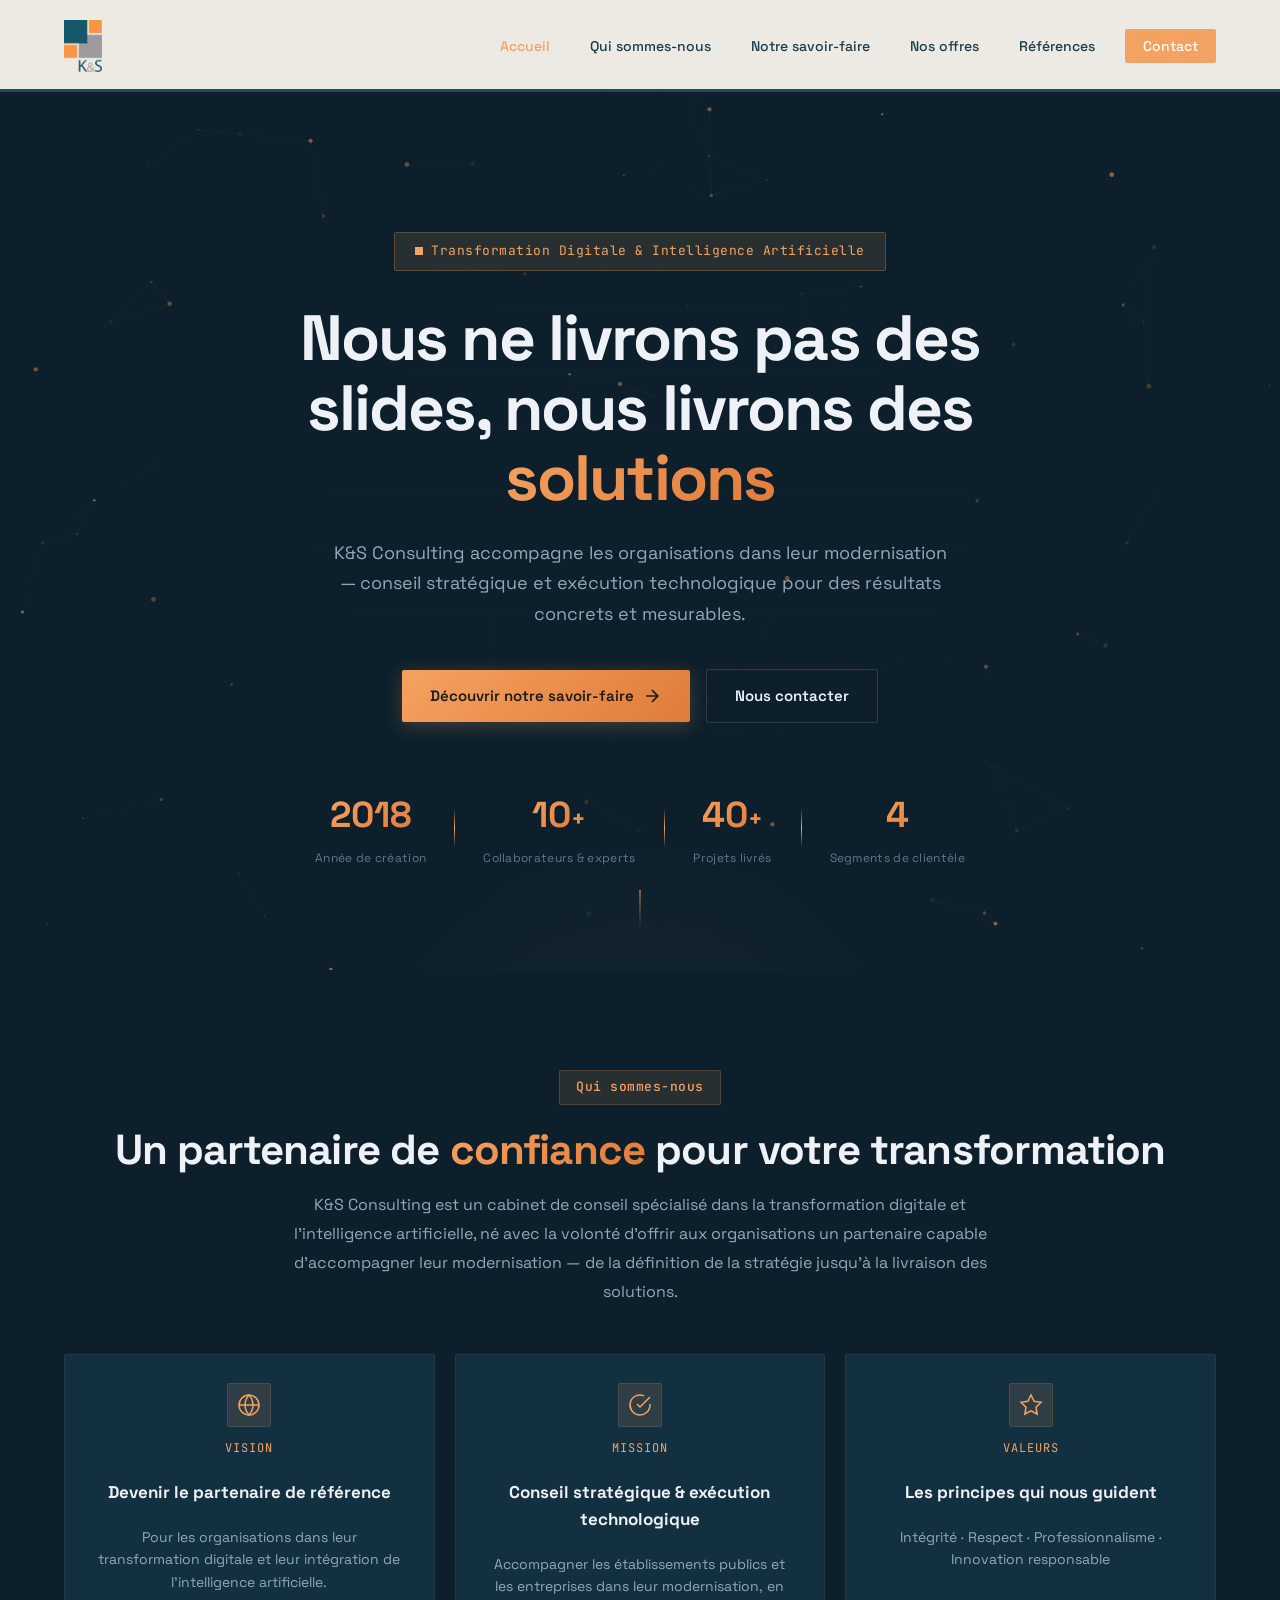
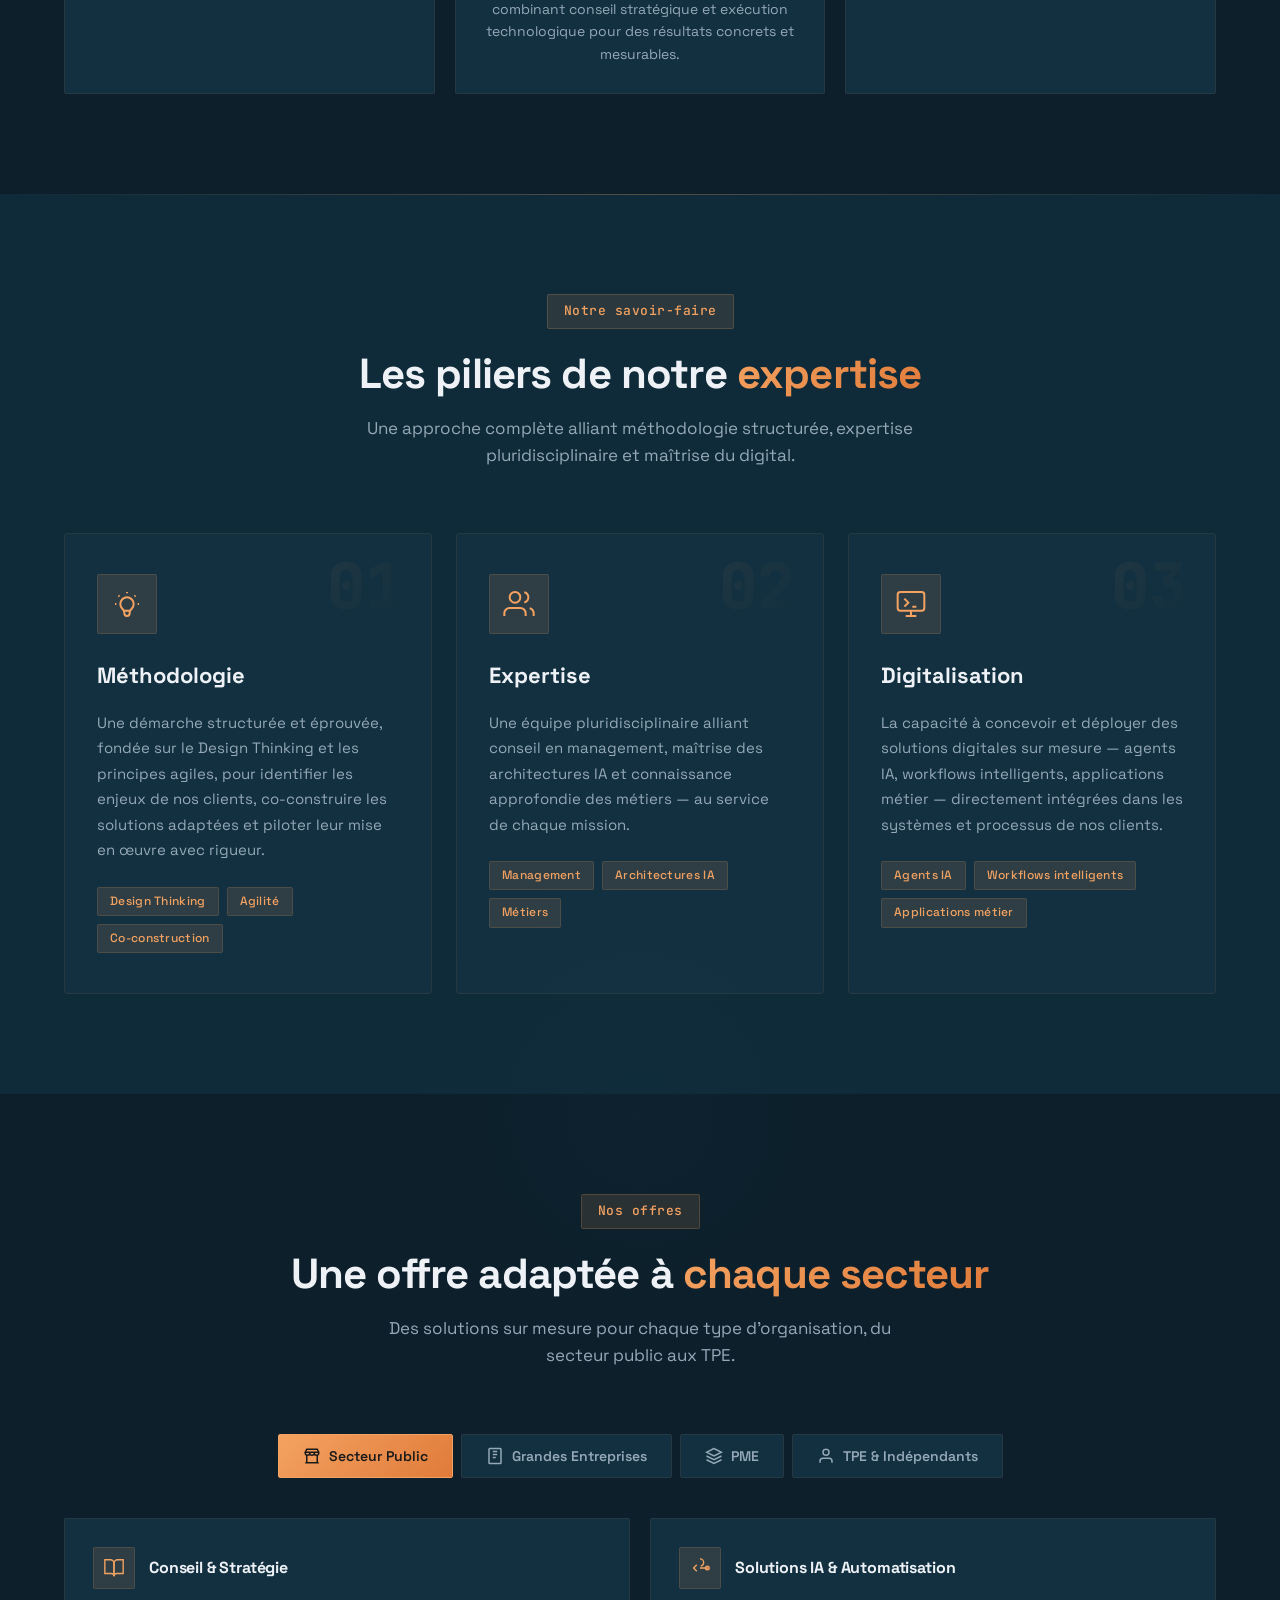
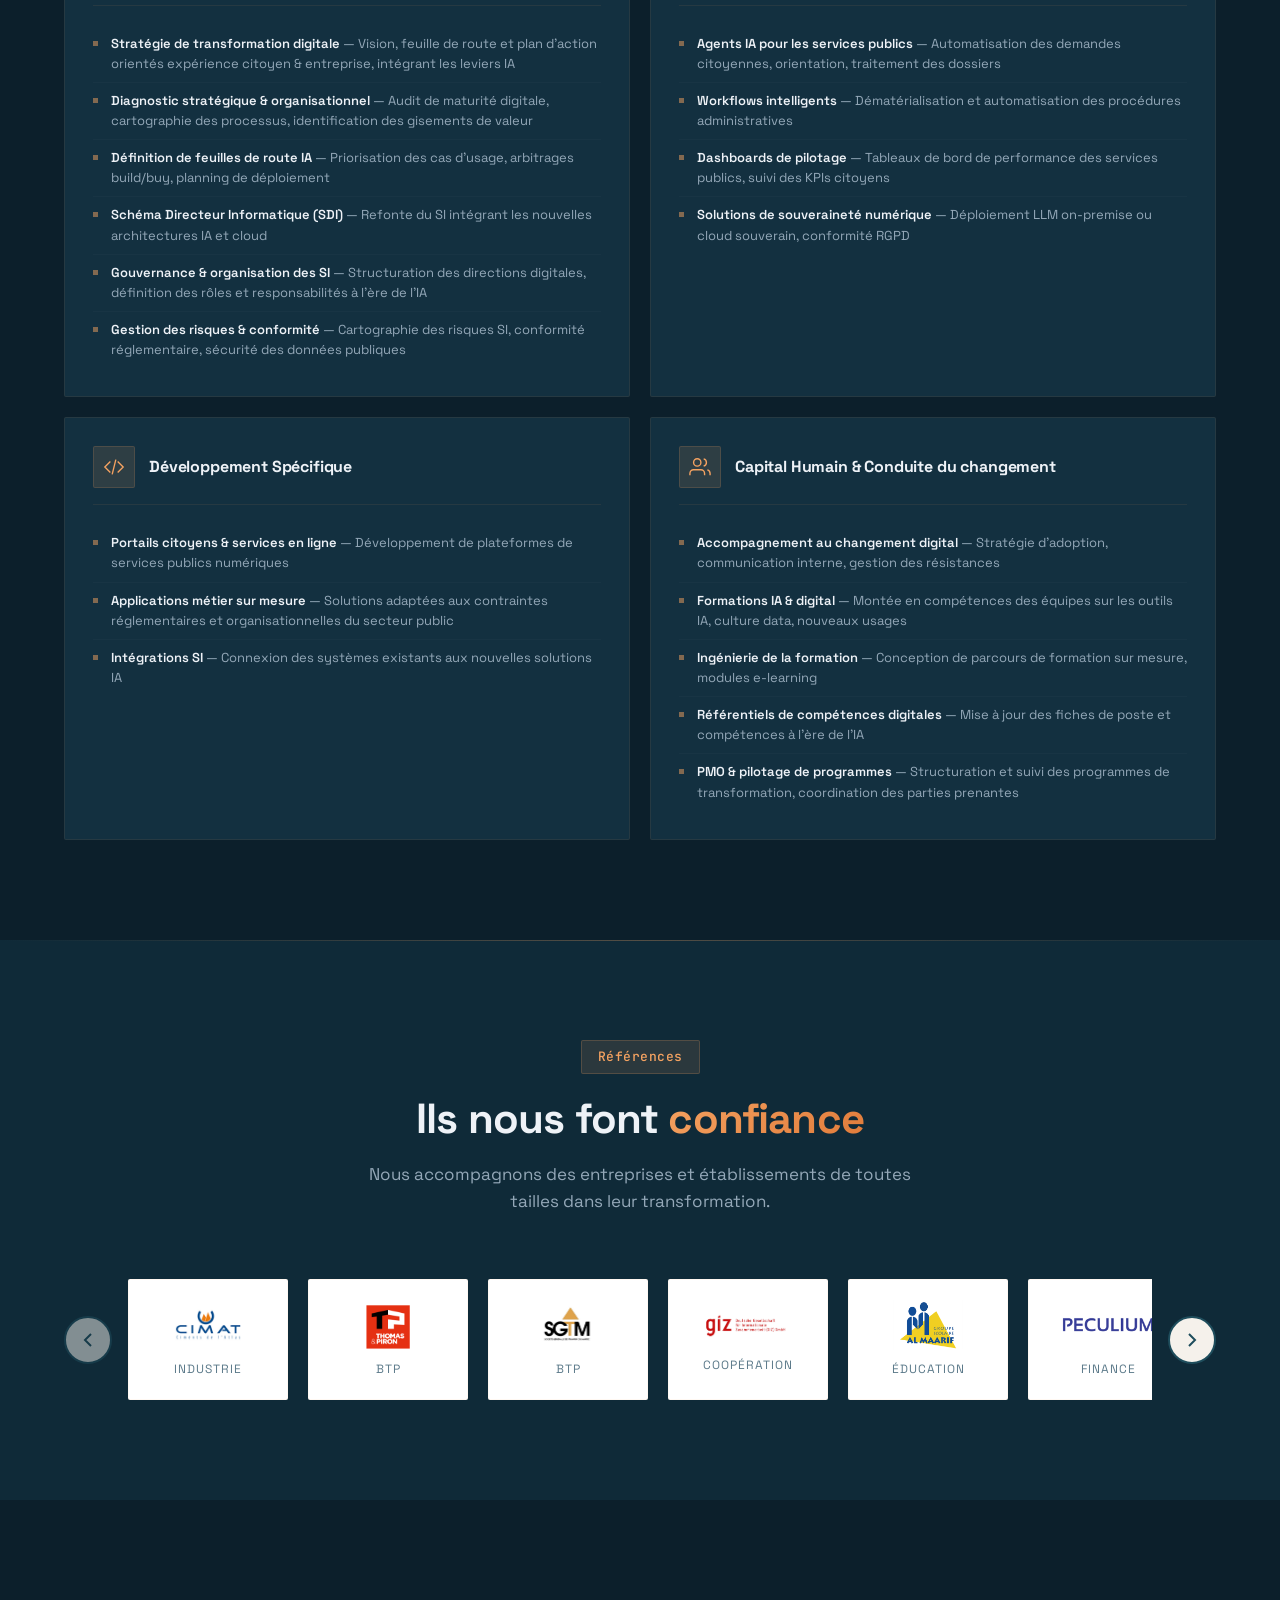
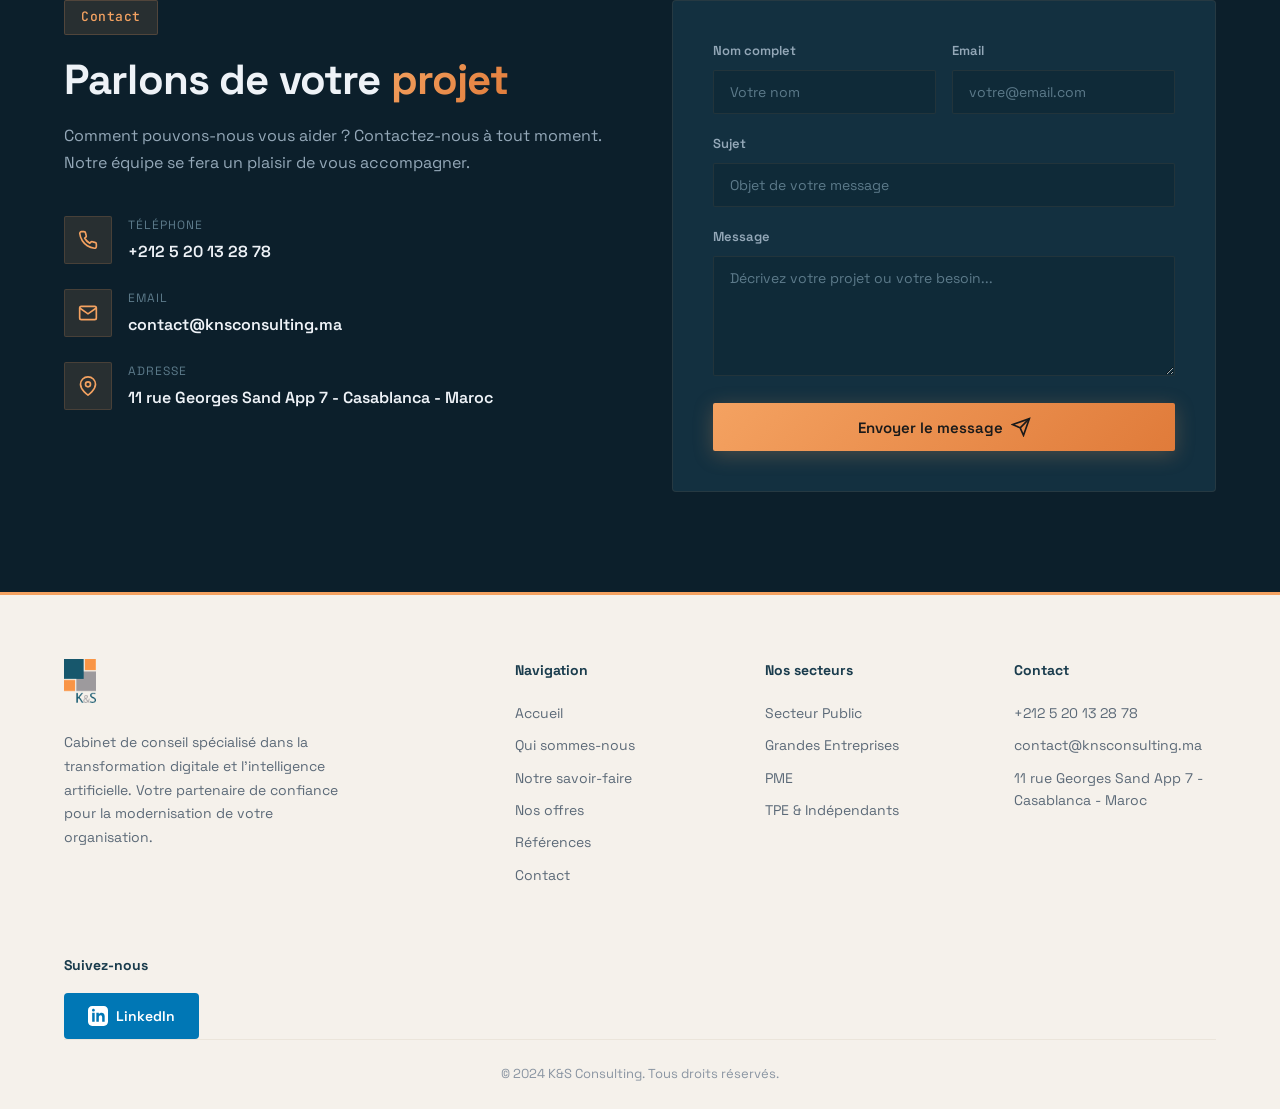
==== commit a1341501: "reorder references: SGTM and GIZ in 3rd and 4th position" ====
--- a/index.html
+++ b/index.html
@@ -500,6 +500,14 @@
                             <div class="ref-sector">BTP</div>
                         </div>
                         <div class="ref-card">
+                            <img src="img/sgtm.jpg" alt="Logo SGTM" class="ref-logo-img" loading="lazy" width="150" height="60">
+                            <div class="ref-sector">BTP</div>
+                        </div>
+                        <div class="ref-card">
+                            <img src="img/giz.jpg" alt="Logo GIZ" class="ref-logo-img" loading="lazy" width="150" height="60">
+                            <div class="ref-sector">Coopération</div>
+                        </div>
+                        <div class="ref-card">
                             <img src="img/gs-al-maarif.png" alt="Logo GS AL Maarif" class="ref-logo-img" loading="lazy" width="150" height="60">
                             <div class="ref-sector">Éducation</div>
                         </div>
@@ -514,14 +522,6 @@
                         <div class="ref-card">
                             <img src="img/uvgm.jpg" alt="Logo UVGM" class="ref-logo-img" loading="lazy" width="150" height="60">
                             <div class="ref-sector">BTP</div>
-                        </div>
-                        <div class="ref-card">
-                            <img src="img/sgtm.jpg" alt="Logo SGTM" class="ref-logo-img" loading="lazy" width="150" height="60">
-                            <div class="ref-sector">BTP</div>
-                        </div>
-                        <div class="ref-card">
-                            <img src="img/giz.jpg" alt="Logo GIZ" class="ref-logo-img" loading="lazy" width="150" height="60">
-                            <div class="ref-sector">Coopération</div>
                         </div>
                     </div>
                 </div>
